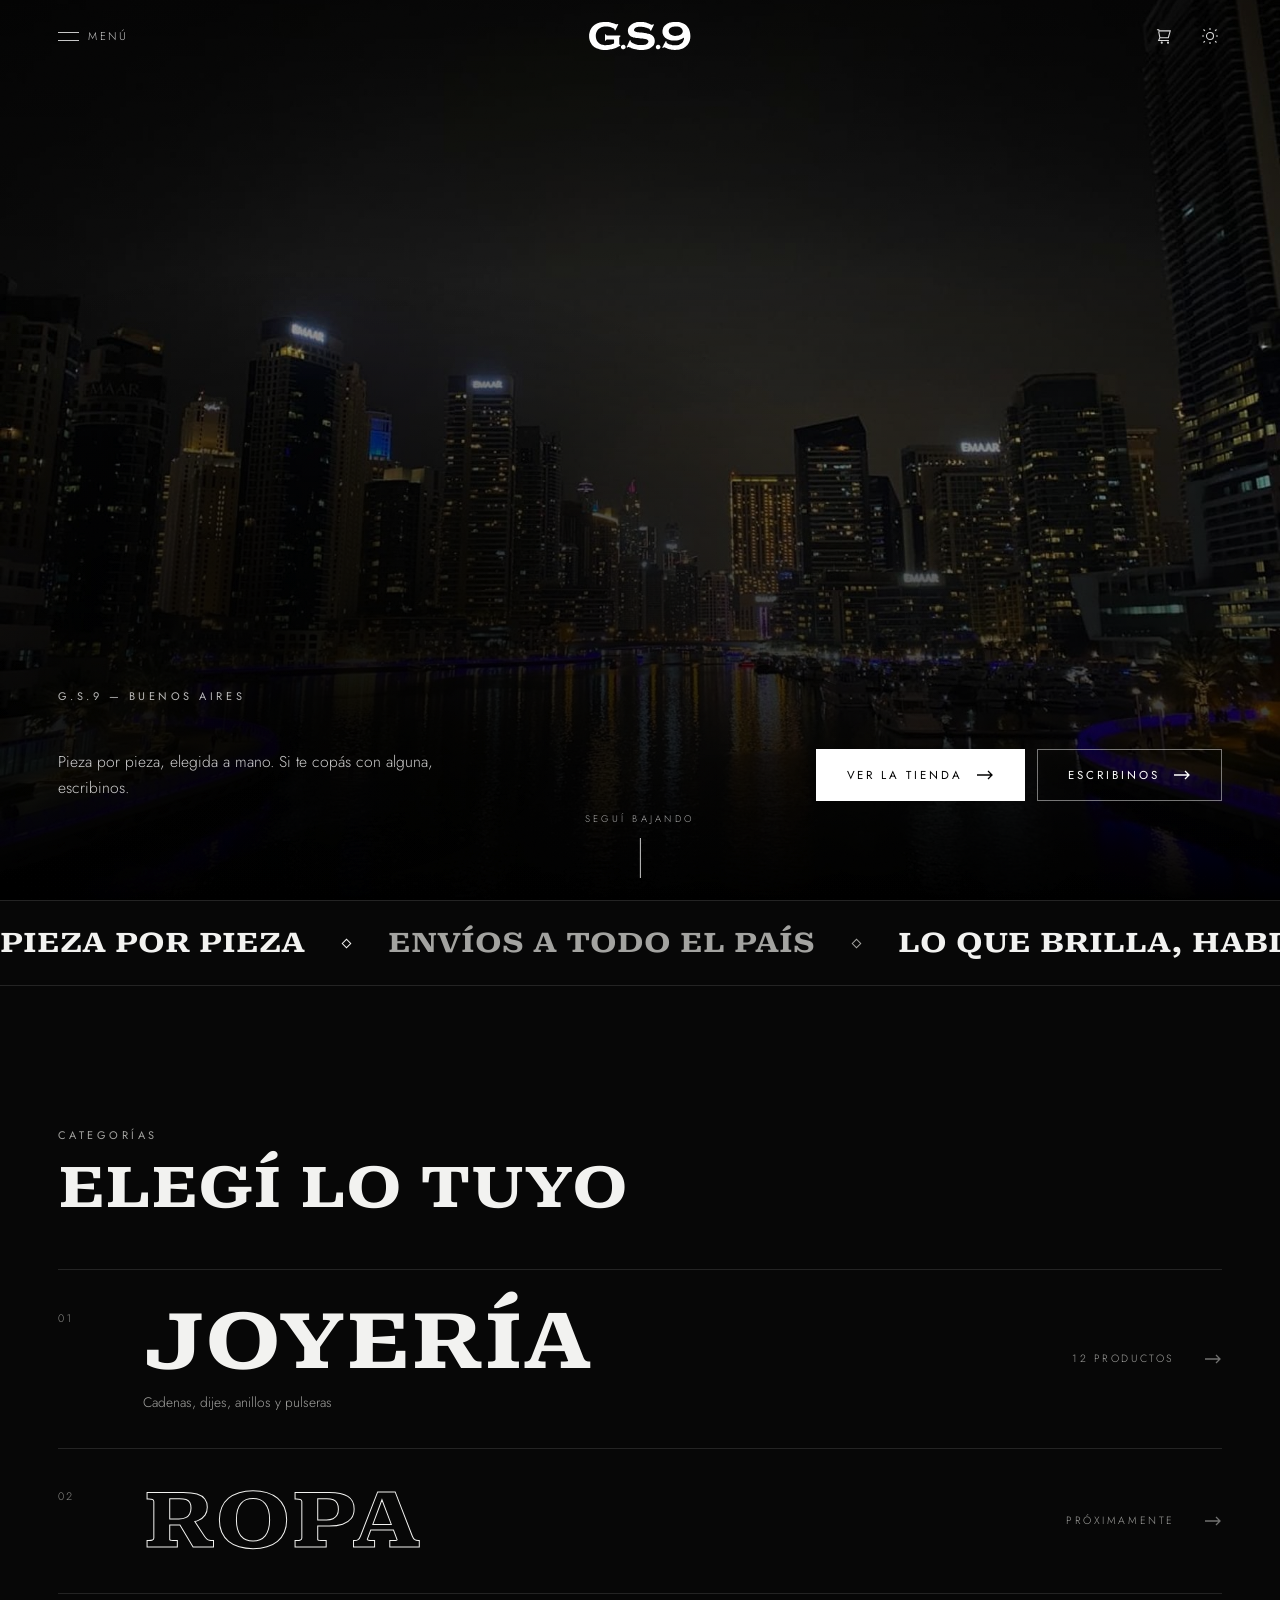
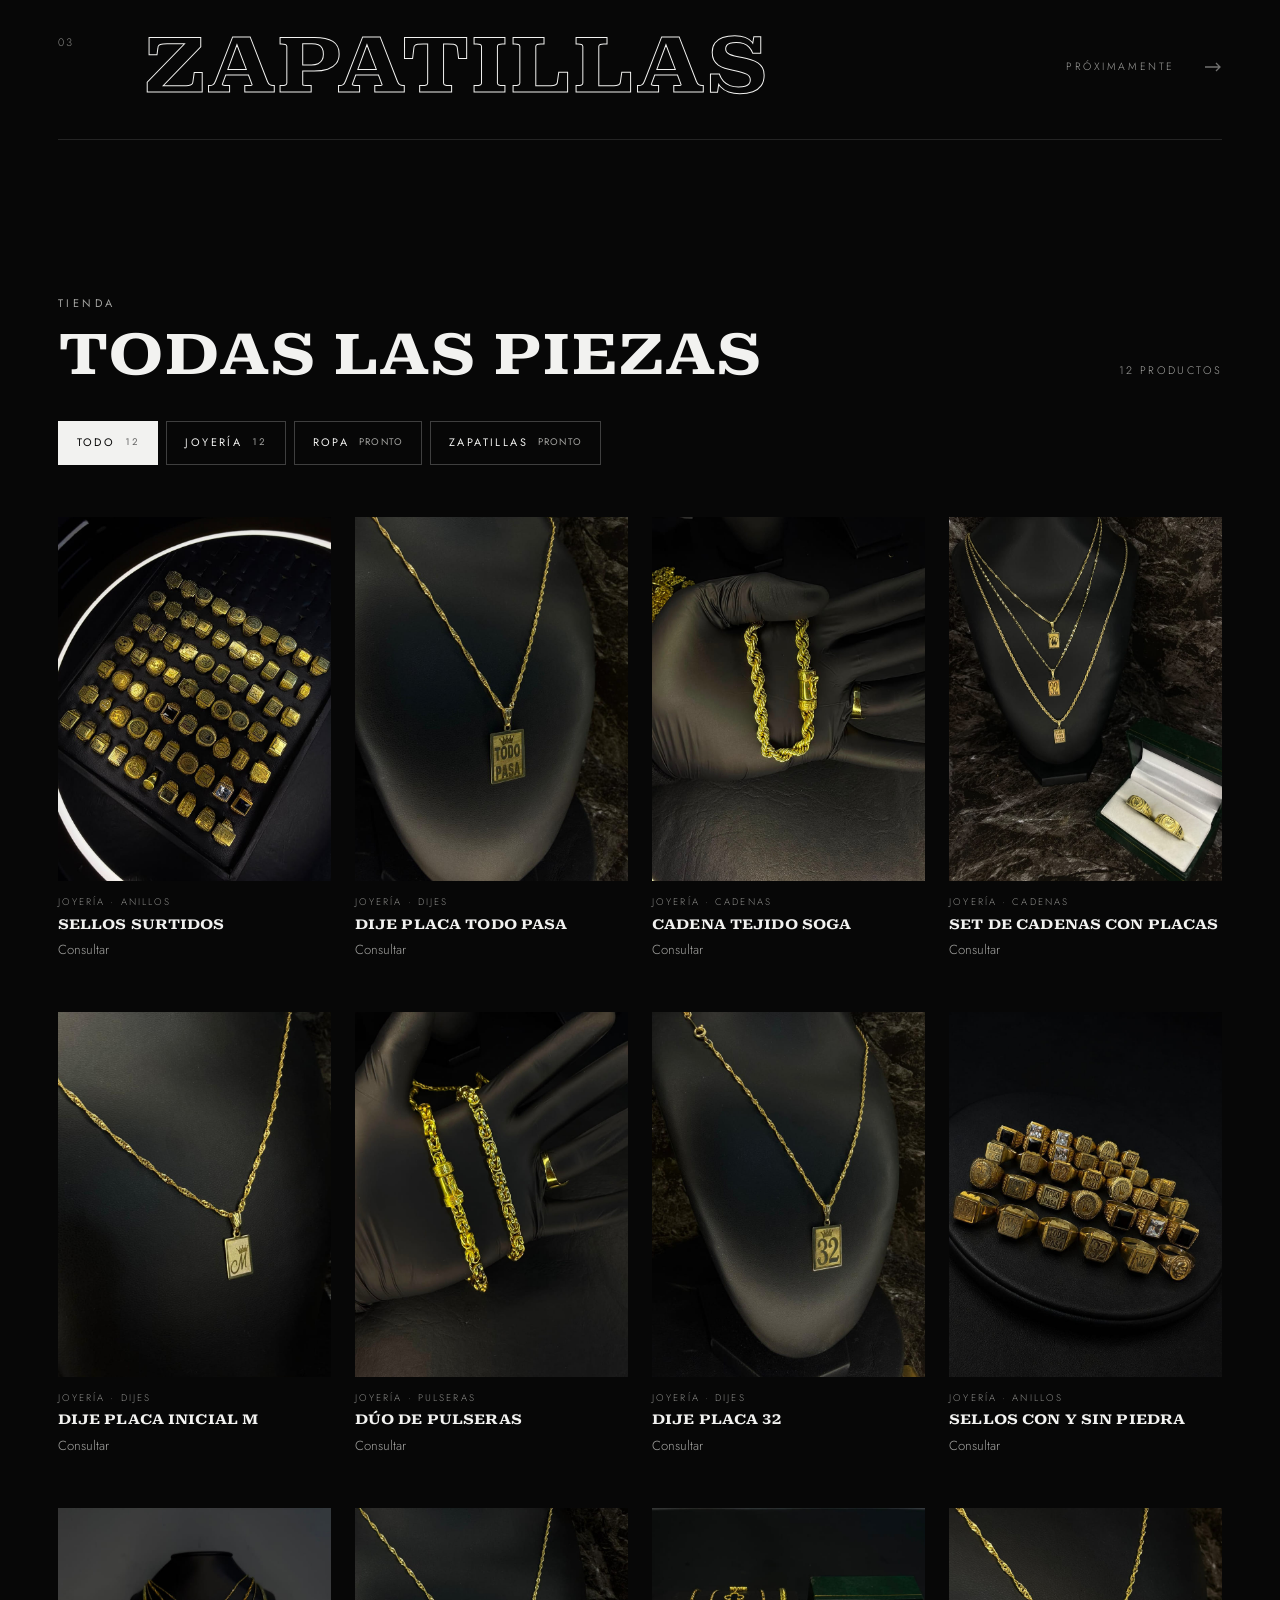
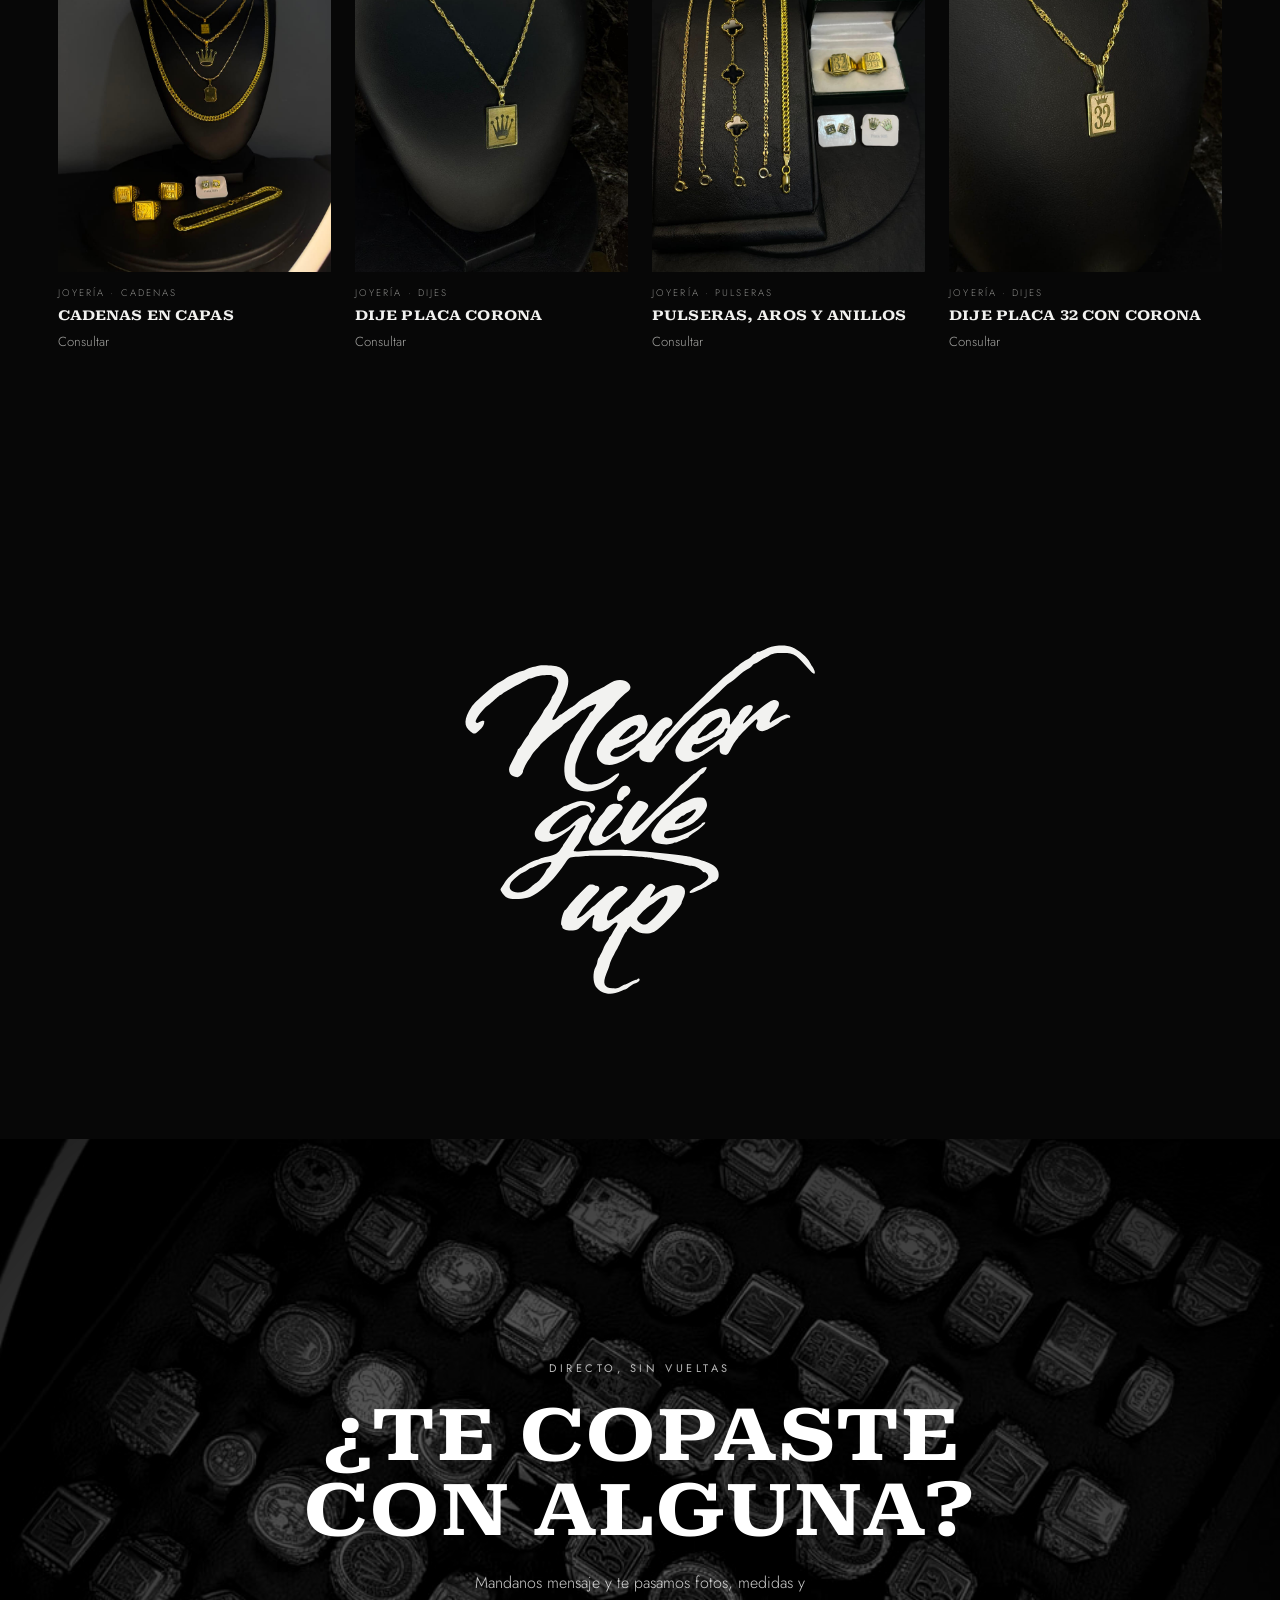
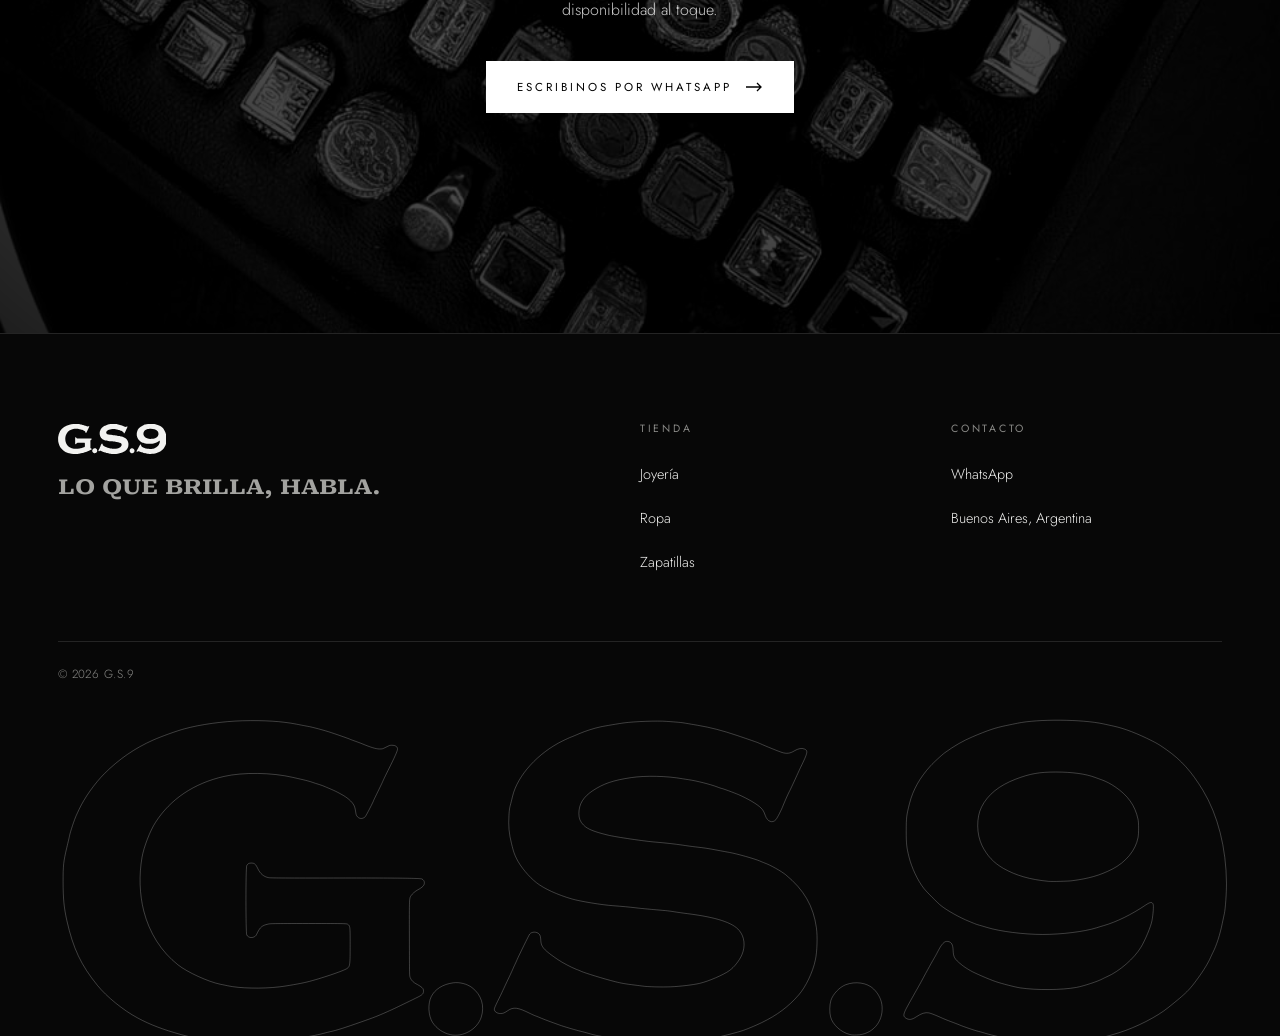
==== index.html @ b0f40a3a "Foto de portada más nítida: reinterpolada y afilada antes de servirla El archivo que mandó el usuari" ====
<!doctype html>
<html lang="es" data-tema="oscura">
<head>
<meta charset="utf-8">
<meta name="viewport" content="width=device-width, initial-scale=1, viewport-fit=cover">
<title>G.S.9 — Joyería, ropa y zapatillas</title>
<meta name="description" content="G.S.9. Joyería, ropa y zapatillas. Pieza por pieza, envíos a todo el país.">
<meta name="theme-color" content="#070707">

<meta property="og:title" content="G.S.9">
<meta property="og:description" content="Joyería, ropa y zapatillas. Pieza por pieza, envíos a todo el país.">
<meta property="og:type" content="website">
<meta property="og:image" content="img/fondos/anillos-bandeja.jpg">

<link rel="icon" href="img/logo.svg" type="image/svg+xml">
<link rel="icon" href="img/favicon-32.png" sizes="32x32">
<link rel="apple-touch-icon" href="img/icono-180.png">

<!-- Tipografías servidas desde el propio sitio: si un CDN externo
     falla, la página no se cae a Arial. -->
<link rel="preload" href="fonts/roboto-serif-ancho-700-latin.woff2" as="font" type="font/woff2" crossorigin>
<link rel="preload" href="fonts/jost-300-500-normal-latin.woff2" as="font" type="font/woff2" crossorigin>
<link rel="stylesheet" href="css/fuentes.css">
<link rel="stylesheet" href="css/tienda.css">
<noscript><style>.header__nav{display:flex!important}.menu-btn{display:none!important}</style></noscript>

<!-- Antes de pintar: la versión elegida (sin parpadeo del color
     equivocado) y el estado de entrada del hero, con un seguro que
     lo muestra a los 2,5 s aunque falle el script que lo anima. -->
<script>
(function () {
  var root = document.documentElement;
  try {
    if (localStorage.getItem("rj_tema") === "clara") {
      root.setAttribute("data-tema", "clara");
      document.querySelector('meta[name="theme-color"]').setAttribute("content", "#F6F6F4");
    }
  } catch (e) {}
  var quieto = window.matchMedia && window.matchMedia("(prefers-reduced-motion: reduce)").matches;
  if (!quieto) {
    root.classList.add("intro");
    setTimeout(function () { root.classList.add("is-ready"); }, 2500);
  }
})();
</script>
</head>
<body>

<!-- El logo G.S.9 vectorizado: una sola copia, usada con <use> en el
     header, el menú y el footer. Toma el color del texto (fill en
     CSS), así sirve sobre foto, en negro y en blanco. -->
<svg class="sprite" aria-hidden="true" focusable="false">
  <symbol id="gs9" viewBox="0 0 297 82" overflow="visible">
    <path fill-rule="evenodd" vector-effect="non-scaling-stroke" d="M44.58 81.78C44.29 81.77 43.11 81.71 41.98 81.67C38.31 81.51 34.19 80.85 30.58 79.84C25.58 78.43 22.63 77.31 19.29 75.53C15.7 73.61 11.4 70.13 9.07 67.25C4.84 62.03 2.86 57.83 1.25 50.67C0.53 47.45 0.3 45.06 0.3 40.83C0.29 36.61 0.41 35.57 1.25 32.08C1.56 30.78 1.88 29.39 1.96 29C2.15 28.04 3.23 24.81 3.69 23.83C3.9 23.4 4.21 22.72 4.39 22.33C5.75 19.41 8.39 15.68 10.83 13.25C14.5 9.57 18.6 6.74 23.25 4.68C25.35 3.75 29.18 2.37 31.25 1.81C35.28 0.7 41.16 -0.11 46.04 -0.24C51.59 -0.39 56.13 -0.1 59.79 0.62C61.03 0.87 62.32 1.11 62.67 1.17C63.7 1.33 67.02 2.22 68.71 2.79C71.17 3.62 73.09 4.3 73.54 4.5C73.77 4.6 74.37 4.82 74.88 5C75.38 5.17 76.13 5.45 76.54 5.62C78.75 6.54 80.08 6.94 80.92 6.95C81.72 6.96 81.72 6.96 82.66 6.48C83.48 6.06 83.66 6 84.07 6C85.1 6 85.63 6.38 85.56 7.08C85.52 7.54 84.79 9.15 83.18 12.38C82.54 13.66 81.94 14.9 81.85 15.13C81.76 15.36 81.19 16.55 80.59 17.77C79.99 19 79.5 20.02 79.5 20.04C79.5 20.21 77.55 24.01 77.36 24.2C76.76 24.81 75.9 24.82 75.36 24.24C75.07 23.91 75 23.71 74.87 22.77C74.67 21.31 74.18 20.56 72.63 19.37C71.91 18.83 70.03 17.8 68.79 17.28C68.29 17.07 67.55 16.75 67.15 16.58C66.75 16.4 66.04 16.14 65.57 16C65.09 15.86 64.29 15.6 63.78 15.42C63.27 15.24 62.24 14.96 61.49 14.79C60.74 14.62 59.57 14.36 58.9 14.2C53.54 12.95 46.22 12.84 41.33 13.95C33.67 15.7 27.67 19.72 23.85 25.68C22.47 27.83 20.88 31.95 20.42 34.58C19.63 39.08 19.79 44.06 20.87 48.27C22.31 53.89 25.31 58.61 29.6 62C31.99 63.89 37.28 66.31 40.42 66.95C40.99 67.06 41.8 67.23 42.21 67.32C45.23 68 50.97 68.13 55.38 67.62C57.16 67.42 60.86 66.77 62.46 66.38C65.81 65.56 71.78 63.55 72.7 62.93C73.45 62.43 73.5 62.09 73.5 56.74C73.5 52.24 73.48 52.1 72.94 51.69C72.64 51.46 72.64 51.46 62.92 51.46C53.75 51.46 53.17 51.47 52.54 51.61C51.09 51.95 50.55 52.38 49.89 53.73C49.51 54.52 49.42 54.65 49.1 54.82C48.36 55.23 47.48 55.03 47.13 54.38C46.86 53.86 46.86 37.24 47.12 36.71C47.38 36.21 47.67 36.04 48.29 36.04C49.1 36.05 49.38 36.27 49.91 37.38C50.59 38.8 51.41 39.5 52.71 39.77C53.1 39.85 56.36 39.87 67.67 39.86C85.33 39.83 91.42 39.9 91.81 40.1C92.22 40.33 92.42 40.64 92.42 41.07C92.42 41.75 92.01 42.18 90.71 42.89C90.06 43.25 89.32 43.89 89.04 44.34C88.56 45.09 88.58 44.7 88.6 55.17C88.62 64.79 88.62 64.79 88.82 65.27C89.13 66.03 89.62 66.5 90.66 67.03C91.64 67.54 92.16 68 92.18 68.4C92.24 69.42 92.07 69.6 90.18 70.51C89.33 70.93 87.93 71.61 87.08 72.02C85.2 72.94 84.45 73.29 83 73.94C80.27 75.14 79.85 75.31 76.29 76.56C72.17 78.01 70.07 78.68 68.58 79C68.15 79.09 67.25 79.32 66.58 79.5C65.92 79.68 64.62 79.96 63.71 80.13C62.79 80.29 61.48 80.53 60.79 80.67C58.67 81.08 55.3 81.51 53.04 81.67C51.89 81.75 45.49 81.83 44.58 81.78ZM148.96 81.74C146.54 81.68 145.79 81.62 142.83 81.24C142.44 81.19 141.04 80.93 139.71 80.66C138.38 80.4 136.88 80.1 136.38 80C135.87 79.91 134.97 79.68 134.38 79.5C133.78 79.32 132.88 79.08 132.38 78.96C131.13 78.67 127.88 77.71 126.96 77.37C126.55 77.22 125.51 76.84 124.67 76.54C123.82 76.23 122.74 75.82 122.27 75.62C121.81 75.41 121.15 75.15 120.82 75.03C120.48 74.91 119.85 74.63 119.41 74.41C116.23 72.82 115.15 72.68 113.69 73.68C112.82 74.27 112.46 74.41 111.88 74.41C110.94 74.42 110.25 73.93 110.25 73.26C110.25 73.12 110.59 72.33 111.07 71.36C111.52 70.45 112.13 69.2 112.41 68.58C112.7 67.96 113.39 66.48 113.96 65.29C114.52 64.1 115.03 62.99 115.09 62.83C115.15 62.67 115.33 62.26 115.5 61.92C115.67 61.57 115.95 60.97 116.11 60.58C116.45 59.76 119.11 54.36 119.27 54.16C119.79 53.5 121.09 53.49 121.68 54.14C121.97 54.45 122.06 54.8 122.11 55.78C122.2 57.44 122.87 58.19 126.5 60.68C127.62 61.44 129.9 62.65 131.12 63.12C131.54 63.27 132.12 63.51 132.42 63.65C133.39 64.09 138.38 65.62 141.04 66.28C142.61 66.68 143.74 66.87 146.12 67.16C146.9 67.26 147.77 67.37 148.04 67.41C149.22 67.6 152.93 67.69 155.25 67.6C157.53 67.51 160.96 67.1 162.61 66.72C164.88 66.19 168.63 64.58 170.22 63.45C171.4 62.62 172.75 60.9 173.39 59.43C174.32 57.25 174.07 54.87 172.72 53.24C171.06 51.23 166.91 49.88 159.58 48.95C158.32 48.79 156.77 48.57 156.12 48.46C155.48 48.35 154.49 48.22 153.92 48.17C149.03 47.74 147.83 47.63 146.38 47.46C144.69 47.26 142.75 47.08 140.46 46.91C137.73 46.72 132.21 45.81 130.12 45.22C126.47 44.18 122.9 42.55 121.03 41.07C119.02 39.48 116.9 36.92 115.95 34.95C115.31 33.62 115.21 33.33 114.64 31.08C114 28.58 113.82 26.54 113.99 23.85C114.09 22.33 114.12 22.11 114.46 20.83C114.57 20.4 114.78 19.56 114.92 18.97C116.18 13.7 121.4 7.95 127.74 4.86C128.54 4.47 129.51 4.03 129.91 3.88C130.3 3.73 131.17 3.37 131.83 3.08C133.49 2.37 135.77 1.64 137.39 1.3C138.3 1.11 142.29 0.43 143.33 0.3C146.07 -0.07 151.85 -0.27 154.21 -0.09C154.76 -0.04 155.81 0.03 156.54 0.09C157.28 0.14 158.29 0.25 158.79 0.34C159.3 0.43 160.8 0.69 162.12 0.91C165.5 1.49 168.4 2.24 172.16 3.51C176.69 5.04 177.41 5.3 178.04 5.59C179.46 6.23 182.84 7.6 183.62 7.84C184.81 8.21 185.67 8.1 186.71 7.46C187.74 6.82 188.73 6.65 189.4 6.99C190.28 7.44 190.18 7.9 188.37 11.62C188.17 12.04 187.54 13.41 186.97 14.67C186.39 15.93 185.75 17.3 185.53 17.71C185.11 18.52 184.33 20.28 183.88 21.42C183.47 22.47 182.38 24.61 182.07 24.96C181.17 25.99 179.86 25.47 179.33 23.86C179.03 22.96 178.77 22.5 178.21 21.95C177.3 21.03 174.9 19.62 172.52 18.59C171.46 18.13 168.36 17 168.16 17C168.12 17 167.62 16.83 167.06 16.62C165.26 15.94 161.83 15.08 159.83 14.79C159.31 14.72 158.58 14.6 158.21 14.54C154.27 13.83 148.83 13.71 145.17 14.25C140.56 14.94 138.12 15.76 135.38 17.57C132.95 19.17 131.83 21 131.82 23.38C131.82 24.68 132.15 25.5 133.03 26.38C134.06 27.4 135.6 28.03 139.25 28.92C141.11 29.38 148.84 30.52 151.38 30.7C153.36 30.85 156.4 31.19 158.17 31.46C159.24 31.62 160.76 31.83 161.54 31.92C163.73 32.16 164.7 32.31 167.04 32.75C168.23 32.97 169.66 33.24 170.21 33.33C172.04 33.65 176.73 34.98 177.92 35.5C178.35 35.7 178.91 35.92 179.15 36.01C180.59 36.51 183.4 38.08 184.59 39.05C189.17 42.78 191.64 47.03 192.38 52.5C192.7 54.8 192.58 58.6 192.12 60.75C191.47 63.86 189.7 67.57 187.87 69.67C185.25 72.68 182.4 74.81 178.43 76.73C176.81 77.51 174.42 78.51 173.4 78.82C170.39 79.75 166.09 80.76 163.25 81.2C159.49 81.79 155.99 81.92 148.96 81.74ZM249.62 81.78C247.17 81.71 245.27 81.57 243.86 81.34C241.7 80.98 236.79 79.88 235.62 79.5C235.08 79.32 234.23 79.08 233.75 78.97C232.81 78.74 229.92 77.77 228.81 77.29C228.43 77.13 227.46 76.76 226.65 76.46C225.84 76.16 224.89 75.78 224.53 75.61C222.98 74.9 221.52 74.33 221.04 74.24C220.13 74.07 219.15 74.38 217.92 75.21C216.72 76.02 215.98 76.11 215.16 75.56C214.44 75.08 214.53 74.52 215.64 72.5C216.63 70.72 217.87 68.49 218.28 67.79C218.46 67.47 218.88 66.72 219.2 66.12C220.51 63.67 222.19 60.64 222.54 60.08C222.65 59.92 222.89 59.46 223.09 59.08C224.34 56.59 225.02 55.86 225.94 56.03C226.85 56.2 227.19 56.81 227.25 58.33C227.32 60.02 227.62 60.53 229.32 61.9C230.12 62.54 230.31 62.66 231.67 63.48C232.56 64.01 236.48 65.72 238.08 66.26C239.56 66.77 243.2 67.7 244.35 67.87C248.54 68.49 255.01 68.43 258.69 67.75C260.59 67.39 264.24 66.19 265.42 65.53C265.62 65.42 266.09 65.19 266.46 65.03C269.66 63.63 273.4 60.39 275.15 57.49C276.23 55.69 277.68 52.21 277.95 50.75C278.26 49.09 278.41 46.97 278.25 46.55C278.01 45.9 277.48 45.96 276.27 46.79C272.81 49.14 268.89 51.06 265.62 52C265.12 52.14 264.31 52.39 263.81 52.55C260.76 53.52 254.89 54.25 250.05 54.25C245.31 54.25 239.18 53.47 235.88 52.46C235.23 52.26 234.39 52.01 234 51.91C233.61 51.81 233.03 51.61 232.71 51.48C232.39 51.35 231.76 51.09 231.32 50.91C228.98 49.97 225.68 48.12 224.17 46.91C223.3 46.22 220.46 43.36 219.77 42.48C218.24 40.54 216.67 37.22 216 34.49C215.37 31.93 215.29 31.19 215.29 27.79C215.3 24.41 215.35 23.96 216.12 20.88C216.98 17.43 218.75 14.26 221.5 11.25C222.3 10.37 224.37 8.47 225.09 7.94C227.47 6.2 229.79 4.86 232.17 3.86C236.09 2.19 238.06 1.53 240.67 1C241.74 0.78 243.08 0.5 243.62 0.39C248.86 -0.71 260.13 -0.63 265.54 0.55C266.28 0.71 267.47 0.97 268.2 1.13C270.9 1.71 274.3 3.02 278 4.9C279.5 5.66 279.81 5.86 281.67 7.15C285.4 9.76 288.05 12.72 290.94 17.48C294.74 23.72 296.89 32.23 296.95 41.17C296.96 43.68 296.68 47.72 296.41 48.96C296.32 49.37 296.07 50.51 295.87 51.48C295.26 54.41 294.44 56.96 293.52 58.79C293.29 59.25 293 59.86 292.88 60.15C292.39 61.33 291.05 63.53 289.76 65.29C287.39 68.54 286.88 69.05 282.05 72.93C279.13 75.28 274.05 77.87 269.54 79.31C263.07 81.38 258.1 82 249.62 81.78ZM99.04 79.79C97.2 79.38 95.49 78.21 94.51 76.68C93.42 74.98 93.26 71.96 94.16 70.12C95.1 68.22 97.12 66.94 99.77 66.58C101.37 66.36 103.31 66.85 104.56 67.79C106.97 69.6 107.86 72.48 106.91 75.37C105.88 78.47 102.25 80.51 99.04 79.79ZM200.92 79.76C198.64 79.18 196.54 77.28 196.01 75.29C195.7 74.14 195.73 72.19 196.08 71.08C196.57 69.5 198.24 67.71 199.8 67.09C202.33 66.1 205.35 66.55 206.99 68.16C208.28 69.43 209.03 70.99 209.14 72.67C209.4 76.65 206.59 79.78 202.67 79.88C201.77 79.91 201.42 79.88 200.92 79.76ZM257.58 40.55C261.85 39.99 264.64 39.19 267.75 37.63C271.27 35.85 273.8 32.78 274.4 29.55C274.6 28.44 274.6 25.79 274.39 24.83C273.63 21.36 271.83 18.81 268.54 16.59C267.38 15.8 266.25 15.22 265.15 14.82C264.63 14.64 263.86 14.36 263.44 14.2C261.02 13.3 257.64 12.83 253.45 12.83C249.27 12.82 246.86 13.25 243.24 14.63C238.97 16.26 236.11 18.57 234.51 21.71C233.14 24.39 233.19 28.71 234.63 31.6C235.93 34.21 237.63 36.02 240.09 37.41C243.29 39.23 246.98 40.28 251.58 40.7C252.48 40.78 256.59 40.68 257.58 40.55Z"/>
  </symbol>
</svg>

<div class="grain" aria-hidden="true"></div>

<!-- ============ HEADER ============ -->
<header class="header" id="header">
  <div class="wrap header__bar">
    <!-- Izquierda: la puerta al menú. Los links de categorías viven
         adentro del menú, no sueltos en la barra. -->
    <button class="menu-btn" id="abrirMenu" type="button" aria-controls="menu" aria-expanded="false">
      <span class="rayas" aria-hidden="true"><i></i><i></i></span>
      <span class="menu-btn__txt">Menú</span>
    </button>

    <!-- Sin JavaScript el menú no se arma: estos links quedan de
         respaldo y sólo se muestran en ese caso. -->
    <nav class="header__nav" aria-label="Secciones">
      <ul class="header__links" id="navLinks">
        <li><a href="#tienda">Tienda</a></li>
        <li><a href="#joyas">Joyería</a></li>
        <li><a href="#ropa">Ropa</a></li>
        <li><a href="#zapatillas">Zapatillas</a></li>
      </ul>
      <a href="#contacto">Contacto</a>
    </nav>

    <a class="brand" href="#inicio" aria-label="G.S.9, ir al inicio">
      <svg class="brand__mark" viewBox="0 0 297 82" aria-hidden="true"><use href="#gs9"/></svg>
    </a>

    <div class="header__actions">
      <button class="icon-btn cart-btn" id="abrirCarrito" type="button" aria-label="Ver el carrito" aria-controls="carrito" aria-expanded="false">
        <svg width="20" height="20" viewBox="0 0 24 24" fill="none" stroke="currentColor" stroke-width="1.3" aria-hidden="true">
          <path d="M3.5 4.5h2.2l.6 2.4M7 14h10.2l2.3-8.1H6.3M7 14l-1.4 3.4h12.3M7 14L5.7 6.9"/>
          <circle cx="9.3" cy="20" r="1.3" fill="currentColor" stroke="none"/>
          <circle cx="16.8" cy="20" r="1.3" fill="currentColor" stroke="none"/>
        </svg>
        <span class="cart-btn__n" id="carritoN" hidden>0</span>
      </button>
      <button class="icon-btn tema-a-clara" id="temaAClara" type="button" aria-label="Ver la versión en blanco">
        <svg width="20" height="20" viewBox="0 0 24 24" fill="none" stroke="currentColor" stroke-width="1.3" aria-hidden="true">
          <circle cx="12" cy="12" r="4.2"/>
          <path d="M12 2.5v2.4M12 19.1v2.4M4.2 4.2l1.7 1.7M18.1 18.1l1.7 1.7M2.5 12h2.4M19.1 12h2.4M4.2 19.8l1.7-1.7M18.1 5.9l1.7-1.7"/>
        </svg>
      </button>
      <button class="icon-btn tema-a-oscura" id="temaAOscura" type="button" aria-label="Ver la versión en negro">
        <svg width="20" height="20" viewBox="0 0 24 24" fill="none" stroke="currentColor" stroke-width="1.3" aria-hidden="true">
          <path d="M20.5 14.5A8.5 8.5 0 1 1 9.5 3.5a7 7 0 0 0 11 11z"/>
        </svg>
      </button>
    </div>
  </div>
  <div class="header__progress" id="progress" aria-hidden="true"></div>
</header>

<!-- ============ MENÚ ============
     Dos secciones que se abren y cierran: las colecciones y quiénes
     somos. Van con <details>, que ya trae el abrir/cerrar, el teclado
     y el anuncio al lector de pantalla sin una línea de JavaScript. -->
<dialog class="menu" id="menu" aria-label="Menú">
  <div class="menu__top">
    <button class="menu__close" id="cerrarMenu" type="button">
      <span class="rayas" aria-hidden="true"><i></i><i></i></span>
      <span>Cerrar</span>
    </button>
  </div>

  <nav class="menu__nav" aria-label="Menú principal">
    <details class="fold">
      <summary class="fold__head">
        <span class="fold__title">Colecciones</span>
        <span class="fold__sign" aria-hidden="true"></span>
      </summary>
      <!-- Los renglones se arman desde js/productos.js: agregar una
           categoría ahí la suma acá sola. El envoltorio .fold__panel es
           lo que se anima (alto y opacidad) al abrir y cerrar. -->
      <div class="fold__panel">
        <ol class="index index--menu" id="menuLinks"></ol>
      </div>
    </details>

    <details class="fold">
      <summary class="fold__head">
        <span class="fold__title">Sobre nosotros</span>
        <span class="fold__sign" aria-hidden="true"></span>
      </summary>
      <div class="fold__panel">
        <div class="fold__body">
          <p class="fold__text" data-texto="sobreNosotros">
            G.S.9 es una marca de Buenos Aires. Elegimos pieza por pieza, a mano,
            y vendemos sólo lo que nos pondríamos.
          </p>
        </div>
      </div>
    </details>
  </nav>

  <div class="menu__foot">
    <a class="menu__link" href="#contacto">Contacto</a>
  </div>
</dialog>

<!-- ============ CARRITO ============
     Junta varias piezas en un solo pedido. No cobra nada: arma un
     WhatsApp con el detalle y el total estimado, y vos confirmás el
     pago como siempre. Vive en localStorage, por eso sobrevive a
     recargar la página pero no se comparte entre dispositivos. -->
<dialog class="cart" id="carrito" aria-labelledby="carritoTitulo">
  <div class="cart__top">
    <h2 class="cart__title" id="carritoTitulo">Tu carrito</h2>
    <button class="icon-btn" id="cerrarCarrito" type="button" aria-label="Cerrar el carrito">
      <svg width="22" height="22" viewBox="0 0 24 24" fill="none" stroke="currentColor" stroke-width="1.4" aria-hidden="true"><path d="M5 5l14 14M19 5L5 19"/></svg>
    </button>
  </div>

  <div class="cart__body">
    <ol class="cart__list" id="carritoLista" hidden></ol>
    <div class="cart__empty" id="carritoVacio" hidden>
      <p>Tu carrito está vacío.</p>
      <a class="btn btn--ghost btn--arrow" href="#tienda" id="carritoVacioCta">
        Ver la tienda
        <svg class="arrow" width="17" height="10" viewBox="0 0 17 10" fill="none" stroke="currentColor" stroke-width="1.3" aria-hidden="true"><path d="M0 5h15M11 1l4 4-4 4"/></svg>
      </a>
    </div>
  </div>

  <div class="cart__foot" id="carritoFoot" hidden>
    <div class="cart__total">
      <span>Total estimado</span>
      <strong id="carritoTotal">$0</strong>
    </div>
    <p class="cart__note" id="carritoNota" hidden>Hay piezas a consultar: el total final te lo confirmamos por WhatsApp.</p>
    <a class="btn btn--block btn--arrow" id="carritoCta" data-wa href="#contacto">
      Finalizar pedido por WhatsApp
      <svg class="arrow" width="17" height="10" viewBox="0 0 17 10" fill="none" stroke="currentColor" stroke-width="1.3" aria-hidden="true"><path d="M0 5h15M11 1l4 4-4 4"/></svg>
    </a>
    <button class="cart__clear" id="vaciarCarrito" type="button">Vaciar carrito</button>
  </div>
</dialog>

<main>

<!-- ============ HERO ============ -->
<section class="hero on-photo" id="inicio">
  <!-- Una sola foto a pantalla completa. Cambiarla es cambiar el src de
       esta imagen; object-position (en el CSS) decide qué parte se ve. -->
  <figure class="hero__photo" aria-hidden="true">
    <img src="img/portada.jpg" alt="" width="1800" height="1350" fetchpriority="high">
  </figure>
  <div class="hero__veil" aria-hidden="true"></div>

  <div class="wrap hero__inner">
    <p class="eyebrow hero__fade" style="--f:0" data-texto="heroSobre">G.S.9 — Buenos Aires</p>
    <!-- Sin frase grande: el título de la página queda para lectores de
         pantalla y buscadores, no se ve. -->
    <h1 class="sr-only">G.S.9</h1>
    <div class="hero__foot">
      <p class="hero__lead hero__fade" style="--f:1" data-texto="heroBajada">
        Pieza por pieza, elegida a mano. Si te copás con alguna, escribinos.
      </p>
      <div class="hero__cta hero__fade" style="--f:2">
        <a class="btn btn--arrow" href="#tienda">
          Ver la tienda
          <svg class="arrow" width="17" height="10" viewBox="0 0 17 10" fill="none" stroke="currentColor" stroke-width="1.3" aria-hidden="true"><path d="M0 5h15M11 1l4 4-4 4"/></svg>
        </a>
        <a class="btn btn--ghost btn--arrow" data-wa href="#contacto">
          Escribinos
          <svg class="arrow" width="17" height="10" viewBox="0 0 17 10" fill="none" stroke="currentColor" stroke-width="1.3" aria-hidden="true"><path d="M0 5h15M11 1l4 4-4 4"/></svg>
        </a>
      </div>
    </div>
  </div>

  <div class="hero__scroll" aria-hidden="true">
    <span>Seguí bajando</span>
    <i></i>
  </div>
</section>

<!-- ============ CINTA ============ -->
<div class="ticker" aria-hidden="true">
  <div class="ticker__track" id="ticker"></div>
</div>

<!-- ============ CATEGORÍAS ============
     Un índice: cada categoría es un renglón grande. Al pasar el
     mouse aparece su foto, si tiene. Se arma desde js/productos.js. -->
<section class="cats" id="categorias" aria-labelledby="catsTitulo">
  <div class="wrap">
    <div class="sec-head reveal">
      <p class="eyebrow">Categorías</p>
      <h2 class="sec-title" id="catsTitulo">Elegí lo tuyo</h2>
    </div>
    <ol class="index" id="catsLista"></ol>
  </div>
</section>

<!-- ============ TIENDA ============ -->
<section class="shop" id="tienda" aria-labelledby="tiendaTitulo">
  <div class="wrap">
    <div class="shop__head">
      <div>
        <p class="eyebrow">Tienda</p>
        <h2 class="sec-title" id="tiendaTitulo" data-texto="galeriaTitulo">Todas las piezas</h2>
      </div>
      <p class="shop__count" id="shopCount" aria-live="polite"></p>
    </div>

    <div class="filters">
      <div class="chips" id="chipsCat" role="group" aria-label="Categoría"></div>
      <div class="chips chips--sub" id="chipsTipo" role="group" aria-label="Tipo" hidden></div>
    </div>

    <div class="grid" id="grid"></div>

    <div class="shop__empty" id="shopEmpty" hidden>
      <p class="eyebrow">Próximamente</p>
      <p class="shop__empty-title" id="shopEmptyTitulo"></p>
      <p class="shop__empty-text">Todavía no está en la página. Dejanos tu WhatsApp y te avisamos cuando entre.</p>
      <a class="btn btn--arrow" id="shopEmptyCta" href="#contacto">
        Avisame
        <svg class="arrow" width="17" height="10" viewBox="0 0 17 10" fill="none" stroke="currentColor" stroke-width="1.3" aria-hidden="true"><path d="M0 5h15M11 1l4 4-4 4"/></svg>
      </a>
    </div>

    <noscript>
      <p class="shop__noscript">Para ver el catálogo hace falta JavaScript. Escribinos por WhatsApp y te pasamos todo.</p>
    </noscript>
  </div>
</section>

<!-- ============ NEVER GIVE UP ============
     Va sola, igual que en la foto: el trazo a pincel y nada más.
     La franja lleva los mismos colores que la página (--ink de fondo,
     --bone de letra) y el lettering entra como máscara tomando ese
     color: blanco sobre negro en la versión negra y negro sobre
     blanco en la blanca. No hay un PNG que quede invisible al cambiar. -->
<div class="strip">
  <div class="wrap reveal">
    <p class="ngu" role="img" aria-label="Never give up"></p>
  </div>
</div>

<!-- ============ CONTACTO ============ -->
<section class="call on-photo" id="contacto">
  <div class="call__bg" data-par="0.10" aria-hidden="true">
    <img src="img/fondos/anillos-bandeja.jpg" alt="" width="960" height="1280" loading="lazy">
  </div>
  <div class="wrap reveal">
    <p class="eyebrow">Directo, sin vueltas</p>
    <h2 class="call__title" data-texto="contactoTitulo">¿Te copaste<br>con alguna?</h2>
    <p class="call__text" data-texto="contactoTexto">
      Mandanos mensaje y te pasamos fotos, medidas y disponibilidad al toque.
    </p>
    <a class="btn btn--arrow" data-wa href="#tienda">
      Escribinos por WhatsApp
      <svg class="arrow" width="17" height="10" viewBox="0 0 17 10" fill="none" stroke="currentColor" stroke-width="1.3" aria-hidden="true"><path d="M0 5h15M11 1l4 4-4 4"/></svg>
    </a>
  </div>
</section>

</main>

<!-- ============ FICHA DE PRODUCTO ============ -->
<dialog class="sheet" id="ficha" aria-labelledby="fichaNombre">
  <button class="icon-btn sheet__close" id="cerrarFicha" type="button" aria-label="Cerrar">
    <svg width="22" height="22" viewBox="0 0 24 24" fill="none" stroke="currentColor" stroke-width="1.4" aria-hidden="true"><path d="M5 5l14 14M19 5L5 19"/></svg>
  </button>
  <div class="sheet__media"><img id="fichaImg" alt="" src="data:," width="825" height="1100"></div>
  <div class="sheet__body">
    <p class="eyebrow" id="fichaCat"></p>
    <h2 class="sheet__name" id="fichaNombre"></h2>
    <p class="sheet__price" id="fichaPrecio"></p>
    <p class="sheet__text" id="fichaDetalle"></p>
    <fieldset class="sizes" id="fichaTalles" hidden>
      <legend>Talle</legend>
      <div class="sizes__list" id="fichaTallesLista"></div>
      <p class="sizes__error" id="fichaTallesError" hidden>Elegí un talle para agregarlo.</p>
    </fieldset>

    <div class="sheet__qty" id="fichaQty" hidden>
      <span class="sheet__qty-label">Cantidad</span>
      <div class="qty">
        <button class="qty__btn" id="fichaMenos" type="button" aria-label="Restar uno">−</button>
        <span class="qty__n" id="fichaCant">1</span>
        <button class="qty__btn" id="fichaMas" type="button" aria-label="Sumar uno">+</button>
      </div>
    </div>

    <a class="btn btn--block btn--arrow" id="fichaCta" href="#contacto">
      <span id="fichaCtaTexto">Agregar al carrito</span>
      <svg class="arrow" width="17" height="10" viewBox="0 0 17 10" fill="none" stroke="currentColor" stroke-width="1.3" aria-hidden="true"><path d="M0 5h15M11 1l4 4-4 4"/></svg>
    </a>
    <p class="sheet__added" id="fichaAgregado" role="status" hidden>Agregado al carrito ✓</p>
    <a class="sheet__alt" id="fichaConsultar" data-wa href="#contacto" hidden>o consultá directo por WhatsApp</a>
    <p class="sheet__note">Te respondemos con fotos, medidas y disponibilidad.</p>
  </div>
</dialog>

<!-- ============ FOOTER ============ -->
<footer class="footer">
  <div class="wrap">
    <div class="footer__grid">
      <div>
        <svg class="footer__mark" viewBox="0 0 297 82" role="img" aria-label="G.S.9"><use href="#gs9"/></svg>
        <p class="footer__quote" data-texto="footerFrase">Lo que brilla, habla.</p>
      </div>

      <div>
        <h3 class="footer__h">Tienda</h3>
        <ul class="footer__list" id="footerCats">
          <li><a href="#joyas">Joyería</a></li>
          <li><a href="#ropa">Ropa</a></li>
          <li><a href="#zapatillas">Zapatillas</a></li>
        </ul>
      </div>

      <div>
        <h3 class="footer__h">Contacto</h3>
        <ul class="footer__list" id="footerContact"></ul>
      </div>
    </div>

    <div class="footer__bottom">
      <span id="footerCopy">© GS9</span>
    </div>
  </div>
  <svg class="footer__giant" viewBox="-1 -1 299 84" aria-hidden="true"><use href="#gs9"/></svg>
</footer>

<button class="totop" id="toTop" type="button" aria-label="Volver arriba" hidden>
  <svg width="15" height="15" viewBox="0 0 24 24" fill="none" stroke="currentColor" stroke-width="1.6" aria-hidden="true"><path d="M12 19V5M5 12l7-7 7 7"/></svg>
</button>

<script src="js/config.js"></script>
<script src="js/textos.js"></script>
<script src="js/productos.js"></script>
<script src="js/sitio.js"></script>
<script src="js/catalogo.js"></script>
</body>
</html>
---- css/fuentes.css ----
/* Tipografías locales (Roboto Serif, Jost — SIL OFL 1.1, licencias en
   fonts/).

   El logo G.S.9 está dibujado en una serif ancha con remates en cuña.
   La marca en sí es el logo vectorizado (el <symbol id="gs9"> del
   HTML), así que se ve idéntica. Para los títulos hace falta una letra
   que escriba cualquier texto: Roboto Serif, recortada a su versión
   más ancha (wdth 150) y de bajo contraste (opsz 10), que es la libre
   más parecida al logo. Un solo peso (700), sólo latín básico +
   acentos, y con los contornos fusionados: la versión variable los
   tiene superpuestos y en el texto calado se veían las uniones. */

@font-face{
  font-family:'Roboto Serif';
  font-style:normal;
  font-weight:700;
  font-display:swap;
  src:url('../fonts/roboto-serif-ancho-700-latin.woff2') format('woff2');
}

@font-face{
  font-family:'Jost';
  font-style:normal;
  font-weight:300 500;
  font-display:swap;
  src:url('../fonts/jost-300-500-normal-latin-ext.woff2') format('woff2');
  unicode-range:U+0100-02BA, U+02BD-02C5, U+02C7-02CC, U+02CE-02D7, U+02DD-02FF, U+0304, U+0308, U+0329, U+1D00-1DBF, U+1E00-1E9F, U+1EF2-1EFF, U+2020, U+20A0-20AB, U+20AD-20C0, U+2113, U+2C60-2C7F, U+A720-A7FF;
}

@font-face{
  font-family:'Jost';
  font-style:normal;
  font-weight:300 500;
  font-display:swap;
  src:url('../fonts/jost-300-500-normal-latin.woff2') format('woff2');
  unicode-range:U+0000-00FF, U+0131, U+0152-0153, U+02BB-02BC, U+02C6, U+02DA, U+02DC, U+0304, U+0308, U+0329, U+2000-206F, U+20AC, U+2122, U+2191, U+2193, U+2212, U+2215, U+FEFF, U+FFFD;
}
---- css/tienda.css ----
/* ============================================================
   GS9 — HOJA DE ESTILOS
   Blanco y negro. Una sola hoja para las dos versiones: la
   oscura es la base (:root) y la clara sólo reescribe tokens
   bajo [data-tema="clara"]. Ningún componente tiene colores
   propios: si hace falta cambiar un color, es acá arriba.

   ============================================================ */

:root {
  /* Superficies */
  --ink:       #070707;
  --ink-3:     #161616;

  /* Reglas y bordes: alfa del texto, así sirven sobre cualquier fondo. */
  --line:      rgba(242,242,240,.12);
  --line-2:    rgba(242,242,240,.24);

  /* Texto. --muted y --muted-2 están medidos contra --ink y --panel:
     8.1:1 y 5.9:1, los dos por encima de AA (4.5) para texto chico. */
  --bone:      #F2F2F0;
  --muted:     #A3A3A0;
  --muted-2:   #8A8A87;

  /* El acento en blanco y negro no es un color: es el extremo de la
     escala. Precios, filtro activo y paso activo usan el blanco pleno. */
  --accent:    #FFFFFF;

  /* Bloque invertido: la franja de la frase y el botón principal. */
  --inv-bg:    #F2F2F0;
  --inv-fg:    #070707;

  /* Texto apoyado sobre fotos: blanco en las dos versiones, porque
     las fotos de ambiente son las mismas y siempre llevan velo oscuro. */
  --on-photo:  #FFFFFF;

  --maxw:      1320px;
  --hh:        72px;
  --gutter:    clamp(20px, 4.5vw, 64px);

  /* Títulos: serif ancha con remates en cuña, como el logo G.S.9
     (ver css/fuentes.css). Ocupa mucho de ancho: los tamaños de los
     títulos están calculados para que la frase más larga de cada uno
     entre en un celular de 320 px. */
  --display:   "Roboto Serif", Georgia, "Times New Roman", serif;

  --sans:      "Jost", "Helvetica Neue", Arial, sans-serif;

  --ease:      cubic-bezier(.22,.61,.36,1);
  --ease-out:  cubic-bezier(.16,1,.3,1);
  /* Menú. Más pareja que --ease-out, que hace ~80 % del recorrido en
     el primer 15 % del tiempo y se siente brusca.

     LAS TRES DURACIONES VAN ACÁ, y es lo único que hay que tocar para
     que el menú se mueva más rápido o más lento:
       --t-menu   el panel lateral y el fondo atenuado
       --t-fold   Colecciones / Sobre nosotros al abrir y cerrar
       --t-rayas  las rayitas que se doblan hasta ser X
     El JS lee --t-fold de acá, así que no hay un segundo número que
     mantener en js/catalogo.js. */
  --ease-menu: cubic-bezier(.5,0,.2,1);
  --t-menu:    1.1s;
  --t-fold:    .9s;
  --t-rayas:   .8s;

  color-scheme: dark;
}

[data-tema="clara"] {
  --ink:       #F6F6F4;
  --ink-3:     #E3E3E0;

  --line:      rgba(10,10,10,.12);
  --line-2:    rgba(10,10,10,.26);

  /* 8.4:1 y 5.3:1 sobre --ink. */
  --bone:      #0A0A0A;
  --muted:     #4F4F4D;
  --muted-2:   #62625F;

  --accent:    #000000;

  --inv-bg:    #0A0A0A;
  --inv-fg:    #F6F6F4;

  color-scheme: light;
}

/* ============================================================
   BASE
   ============================================================ */

*, *::before, *::after { box-sizing: border-box; }

/* clip y no hidden: hidden convierte a html/body en contenedores de
   scroll y rompe position:sticky y los saltos de ancla. */
html, body { overflow-x: clip; }
html { scroll-behavior: smooth; }

body {
  margin: 0;
  background: var(--ink);
  color: var(--bone);
  font-family: var(--sans);
  font-weight: 300;
  font-size: 16px;
  line-height: 1.65;
  -webkit-font-smoothing: antialiased;
  -moz-osx-font-smoothing: grayscale;
  transition: background-color .5s var(--ease), color .5s var(--ease);
}

body.no-scroll { overflow: hidden; }

img { max-width: 100%; display: block; }
a { color: inherit; text-decoration: none; }
button { font: inherit; color: inherit; }

::selection { background: var(--bone); color: var(--ink); }
:focus-visible { outline: 1.5px solid var(--accent); outline-offset: 3px; }

h1, h2, h3 {
  font-family: var(--display);
  font-weight: 700;
  text-transform: uppercase;
  letter-spacing: 0;
  line-height: 1.02;
  text-wrap: balance;
  font-variant-numeric: lining-nums;
  margin: 0;
}

/* La letra de los títulos viene sin itálica: el énfasis dentro de un
   título es tono, no inclinación. */
h1 em, h2 em, h3 em { font-style: normal; color: var(--muted); }

/* El <svg> con el logo que usan los <use>: no ocupa lugar. */
.sprite { position: absolute; width: 0; height: 0; overflow: hidden; }

/* Con el menú o una ficha abiertos, la página de atrás no se mueve. */
.bloqueado { overflow: hidden; }

/* Los saltos de ancla no quedan tapados por el header fijo. */
section[id] { scroll-margin-top: var(--hh); }

/* Títulos: color sólido heredado del bloque que los contiene (el
   texto normal, --inv-fg en la franja invertida, --on-photo sobre
   foto). Sin degradé ni sombra: la marca es blanco y negro, no
   metal. */

p { margin: 0; }

.wrap {
  width: 100%;
  max-width: var(--maxw);
  margin-inline: auto;
  padding-inline: var(--gutter);
}

.eyebrow {
  font-size: .688rem;
  font-weight: 400;
  letter-spacing: .32em;
  text-transform: uppercase;
  color: var(--muted);
}

/* ============================================================
   TEXTURA
   El grano se desplaza con background-position y no con
   transform: una capa trasladada se sale de la pantalla y en el
   celular ensancha el viewport, empujando el header fuera.
   ============================================================ */

.grain {
  position: fixed;
  inset: 0;
  z-index: 140;
  pointer-events: none;
  opacity: .05;
  mix-blend-mode: overlay;
  background-image: url("data:image/svg+xml,%3Csvg xmlns='http://www.w3.org/2000/svg' width='260' height='260'%3E%3Cfilter id='n'%3E%3CfeTurbulence type='fractalNoise' baseFrequency='.9' numOctaves='3' stitchTiles='stitch'/%3E%3C/filter%3E%3Crect width='100%25' height='100%25' filter='url(%23n)'/%3E%3C/svg%3E");
  animation: grano 7s steps(7) infinite;
}

[data-tema="clara"] .grain { opacity: .07; mix-blend-mode: multiply; }

/* En la versión blanca el velo tiene que ser bastante más fuerte: la
   foto es oscura, y con el mismo velo que en negro quedaba un gris
   medio detrás del texto chico (medido: hasta 2,9:1 de contraste contra
   los 4,5:1 mínimos). Con esto la foto queda como una huella clara. */
[data-tema="clara"] .menu { --velo-1: 91%; --velo-2: 94%; --velo-3: 96%; }

/* Mientras el menú se anima, el grano se esconde. Lo caro no es que se
   mueva sino su mix-blend-mode: recompone toda la pantalla en cada
   cuadro, y pausarlo no alcanza (medido: 30 fps pausado, 60 fps oculto).
   A 5 % de opacidad sobre fondo oscuro no se nota que falte. El JS pone
   la clase al abrir y la saca cuando termina de cerrarse. */
html.anima-menu .grain { display: none; }

@keyframes grano {
  0%, 100% { background-position: 0 0; }
  20% { background-position: -13px 9px; }
  40% { background-position: 10px -12px; }
  60% { background-position: -9px -10px; }
  80% { background-position: 12px 13px; }
}

/* ============================================================
   HEADER
   Arranca transparente sobre la foto del hero y se vuelve sólido
   al bajar. Mientras está sobre la foto, el texto es blanco en
   las dos versiones.
   ============================================================ */

.header {
  position: fixed;
  top: 0;
  left: 0;
  right: 0;
  z-index: 60;
  padding-top: env(safe-area-inset-top, 0px);
  color: var(--on-photo);
  border-bottom: 1px solid transparent;
  transition: background-color .45s var(--ease), color .45s var(--ease),
              border-color .45s var(--ease), backdrop-filter .45s var(--ease);
}

.header.is-stuck {
  color: var(--bone);
  background: color-mix(in srgb, var(--ink) 86%, transparent);
  backdrop-filter: blur(18px) saturate(120%);
  -webkit-backdrop-filter: blur(18px) saturate(120%);
  border-bottom-color: var(--line);
}

/* Tres columnas con los costados del mismo ancho: menú a la
   izquierda, logo en el medio, carrito y tema a la derecha. El logo
   cae en el centro exacto y no se corre según cuánto ocupe cada lado.

   La fila va fijada a mano (grid-area 1 / n): sin eso el acomodado
   automático manda cada cosa a su propia fila y la barra se parte. */
.header__bar {
  display: grid;
  grid-template-columns: 1fr auto 1fr;
  align-items: center;
  gap: 20px;
  height: var(--hh);
  max-width: none;
}

.header__bar .menu-btn     { grid-area: 1 / 1; justify-self: start; }
.header__bar .header__nav  { grid-area: 1 / 1; justify-self: start; }
.header__bar .brand        { grid-area: 1 / 2; justify-self: center; }
.header__bar .header__actions { grid-area: 1 / 3; justify-self: end; }

.header__progress {
  position: absolute;
  left: 0;
  bottom: -1px;
  height: 1px;
  width: 100%;
  background: currentColor;
  transform: scaleX(0);
  transform-origin: 0 50%;
  opacity: .9;
}

.brand { display: flex; align-items: center; flex-shrink: 0; min-height: 44px; }

/* El logo es el vector de la foto original, en el color del texto:
   blanco sobre la portada, y el de la versión elegida al bajar. */
.brand__mark {
  display: block;
  height: 28px;
  width: auto;
  aspect-ratio: 297 / 82;
  fill: currentColor;
}

.header__nav { display: none; align-items: center; gap: 34px; }
.header__links { display: flex; gap: 34px; list-style: none; margin: 0; padding: 0; }

.header__nav a {
  position: relative;
  font-size: .7rem;
  letter-spacing: .26em;
  text-transform: uppercase;
  opacity: .78;
  padding-block: 6px;
  transition: opacity .25s var(--ease);
}

.header__nav a::after {
  content: "";
  position: absolute;
  left: 0;
  bottom: 0;
  height: 1px;
  width: 100%;
  background: currentColor;
  transform: scaleX(0);
  transform-origin: 100% 50%;
  transition: transform .45s var(--ease-out);
}

.header__nav a:hover { opacity: 1; }
.header__nav a:hover::after { transform: scaleX(1); transform-origin: 0 50%; }

.header__actions { display: flex; align-items: center; gap: 2px; margin-right: -10px; }


.icon-btn {
  position: relative;
  width: 44px;
  height: 44px;
  display: grid;
  place-items: center;
  background: none;
  border: 0;
  border-radius: 50%;
  cursor: pointer;
  color: inherit;
  opacity: .85;
  transition: opacity .2s var(--ease), background-color .2s var(--ease);
}

.icon-btn:hover { opacity: 1; background: color-mix(in srgb, currentColor 10%, transparent); }

/* El botón del menú sólo existe donde no entran los links. */
/* Hamburguesa + la palabra "Menú". Es un botón de texto, no un
   icono suelto: se entiende sin tener que adivinar. */
.menu-btn {
  display: inline-flex;
  align-items: center;
  justify-content: center;
  gap: 9px;
  min-height: 44px;
  min-width: 44px;        /* con sólo la hamburguesa quedaba en 42 */
  padding: 0 10px;
  margin-left: -10px;
  background: none;
  border: 0;
  cursor: pointer;
  color: inherit;
  font-size: .7rem;
  letter-spacing: .26em;
  text-transform: uppercase;
  opacity: .78;
  transition: opacity .25s var(--ease);
}

.menu-btn svg { flex-shrink: 0; }
.menu-btn:active { opacity: 1; }

@media (hover: hover) {
  .menu-btn:hover { opacity: 1; }
}

/* En pantalla angosta queda sólo la hamburguesa: la palabra empujaría
   al logo fuera del centro. Se esconde a la vista pero no del lector
   de pantalla: con `display:none` el botón se quedaría sin nombre y
   se anunciaría como "botón" a secas. */
@media (max-width: 560px) {
  .menu-btn__txt {
    position: absolute;
    width: 1px;
    height: 1px;
    margin: -1px;
    overflow: hidden;
    clip-path: inset(50%);
    white-space: nowrap;
  }
  .menu-btn { gap: 0; }
}

/* Qué botón de versión se ve lo decide el tema, sin JavaScript. */
.tema-a-oscura { display: none; }
[data-tema="clara"] .tema-a-oscura { display: grid; }
[data-tema="clara"] .tema-a-clara { display: none; }

/* Carrito: el número de piezas, en el color de acento (blanco sobre
   negro, negro sobre blanco) para que se note sin depender del color
   de turno del header. */
.cart-btn { position: relative; }

.cart-btn__n {
  position: absolute;
  top: 3px;
  right: 3px;
  display: inline-flex;
  align-items: center;
  justify-content: center;
  min-width: 16px;
  height: 16px;
  padding: 0 4px;
  border-radius: 999px;
  background: var(--accent);
  color: var(--ink);
  font-family: var(--sans);
  font-size: .62rem;
  font-weight: 600;
  font-variant-numeric: tabular-nums;
}

.cart-btn__n[hidden] { display: none; }

/* ============================================================
   BOTONES
   Rectos y con relleno que se retira: en blanco y negro la
   jerarquía la da la inversión, no el color.
   ============================================================ */

.btn {
  position: relative;
  isolation: isolate;
  overflow: hidden;
  display: inline-flex;
  align-items: center;
  justify-content: center;
  gap: 14px;
  min-height: 52px;
  padding: 0 30px;
  border: 1px solid var(--bone);
  border-radius: 0;
  background: var(--bone);
  color: var(--ink);
  font-family: var(--sans);
  font-size: .72rem;
  font-weight: 400;
  letter-spacing: .26em;
  text-transform: uppercase;
  cursor: pointer;
  transition: color .45s var(--ease-out);
}

.btn::before {
  content: "";
  position: absolute;
  inset: 0;
  z-index: -1;
  background: var(--ink);
  transform: translateY(101%);
  transition: transform .5s var(--ease-out);
}

.btn--ghost { background: transparent; color: var(--bone); border-color: var(--line-2); }
.btn--ghost::before { background: var(--bone); }

/* Sobre las fotos: blanco fijo, sin importar la versión. */
.on-photo .btn { border-color: var(--on-photo); background: var(--on-photo); color: #000; }
.on-photo .btn::before { background: #000; }
.on-photo .btn--ghost { background: transparent; color: var(--on-photo); border-color: rgba(255,255,255,.45); }
.on-photo .btn--ghost::before { background: var(--on-photo); }

/* La inversión sólo con mouse: en el celular el :hover queda pegado
   después del toque y el botón siguiente aparecía ya invertido. */
@media (hover: hover) {
  .btn:hover { color: var(--bone); }
  .btn:hover::before { transform: none; }
  .btn--ghost:hover { color: var(--ink); border-color: var(--bone); }
  .on-photo .btn:hover { color: #fff; }
  .on-photo .btn--ghost:hover { color: #000; border-color: var(--on-photo); }
}

.btn:active::before { transform: none; }
.btn:active { color: var(--bone); }
.btn--ghost:active { color: var(--ink); }
.on-photo .btn:active { color: #fff; }
.on-photo .btn--ghost:active { color: #000; }

.btn--block { width: 100%; }
.btn:disabled { opacity: .4; cursor: not-allowed; }
.btn:disabled:hover, .btn:disabled:active { color: var(--ink); }
.btn:disabled:hover::before, .btn:disabled:active::before { transform: translateY(101%); }

.btn .arrow { transition: transform .35s var(--ease-out); flex-shrink: 0; }
.btn--arrow:hover .arrow { transform: translateX(6px); }

/* ============================================================
   HERO
   Muro de fotos en columnas: las fotos son verticales, así que
   varias columnas llenan una pantalla apaisada sin agrandar
   ninguna. Cada columna se desplaza a otra velocidad al bajar.
   ============================================================ */

.hero {
  position: relative;
  min-height: 100svh;
  display: grid;
  /* minmax(0, …): una palabra larga no ensancha la columna; la achica
     js/sitio.js. */
  grid-template-columns: minmax(0, 1fr);
  align-items: end;
  overflow: hidden;
  isolation: isolate;
  background: #000;
  color: var(--on-photo);
}

.hero__photo {
  position: absolute;
  inset: 0;
  z-index: -2;
  margin: 0;
  overflow: hidden;
  background: #000;
}

.hero__photo img {
  width: 100%;
  height: 100%;
  object-fit: cover;
  /* La foto es horizontal (4:3). En escritorio la pantalla es más
     ancha todavía: se recorta arriba y abajo, centrada, así entran
     los edificios de punta a punta. En celular es al revés (ver
     RESPONSIVE): se recorta a los costados y conviene correrla. */
  object-position: 50% 50%;
}

/* El velo: fuerte abajo a la izquierda, donde va el texto, y más
   liviano arriba para que el muro se lea. */
.hero__veil {
  position: absolute;
  inset: 0;
  z-index: -1;
  background:
    radial-gradient(ellipse 80% 70% at 22% 78%, rgba(0,0,0,.86), transparent 70%),
    linear-gradient(180deg, rgba(0,0,0,.55) 0%, rgba(0,0,0,.18) 30%, rgba(0,0,0,.62) 72%, #000 100%);
}

.hero__inner {
  padding-top: calc(var(--hh) + 60px);
  padding-bottom: clamp(70px, 11vh, 130px);
}

.hero .eyebrow { color: rgba(255,255,255,.72); }

/* Texto sólo para lectores de pantalla y buscadores. */
.sr-only {
  position: absolute;
  width: 1px;
  height: 1px;
  margin: -1px;
  overflow: hidden;
  clip-path: inset(50%);
  white-space: nowrap;
}

.hero__foot {
  display: flex;
  align-items: flex-end;
  justify-content: space-between;
  gap: 40px;
  flex-wrap: wrap;
  margin-top: clamp(28px, 4vw, 44px);
}

.hero__lead {
  max-width: 44ch;
  font-size: clamp(.98rem, 1.2vw, 1.08rem);
  color: rgba(255,255,255,.8);
}

.hero__cta { display: flex; gap: 12px; flex-wrap: wrap; }

/* Abajo al centro, en el aire que queda debajo de los botones: al
   costado competía con ellos. */
.hero__scroll {
  position: absolute;
  left: 50%;
  bottom: 22px;
  translate: -50% 0;
  display: flex;
  flex-direction: column;
  align-items: center;
  gap: 10px;
  font-size: .6rem;
  letter-spacing: .34em;
  text-transform: uppercase;
  color: rgba(255,255,255,.66);
}

.hero__scroll i {
  width: 1px;
  height: 40px;
  background: rgba(255,255,255,.25);
  position: relative;
  overflow: hidden;
}

.hero__scroll i::after {
  content: "";
  position: absolute;
  inset: 0;
  background: #fff;
  animation: caer 2.2s var(--ease) infinite;
}

@keyframes caer {
  0% { transform: translateY(-100%); }
  60%, 100% { transform: translateY(100%); }
}

/* Entrada del hero. La clase .intro la pone el <head> junto con un
   temporizador que agrega .is-ready a los 2,5 s pase lo que pase:
   si js/sitio.js no carga, la portada igual aparece. Sin
   JavaScript no hay .intro y todo se ve de entrada. */
.intro .hero__photo { opacity: 0; }
.intro .hero__fade { opacity: 0; transform: translateY(18px); }

.is-ready .hero__photo { opacity: 1; transition: opacity 1.8s var(--ease); }

.is-ready .hero__fade {
  opacity: 1;
  transform: none;
  transition: opacity 1s var(--ease), transform 1s var(--ease-out);
  transition-delay: calc(.75s + var(--f, 0) * 120ms);
}

/* ============================================================
   CINTA
   ============================================================ */

.ticker {
  border-block: 1px solid var(--line);
  overflow: hidden;
  padding-block: 20px;
  background: var(--ink);
}

.ticker__track {
  display: flex;
  width: max-content;
  animation: cinta 46s linear infinite;
}

.ticker:hover .ticker__track { animation-play-state: paused; }

.ticker__item {
  display: flex;
  align-items: center;
  gap: 38px;
  padding-right: 38px;
  font-family: var(--display);
  font-weight: 700;
  font-size: clamp(1.05rem, 2.1vw, 1.8rem);
  text-transform: uppercase;
  white-space: nowrap;
}

.ticker__item:nth-child(even) { color: var(--muted); }

.ticker__item::after {
  content: "";
  width: 7px;
  height: 7px;
  border: 1px solid currentColor;
  transform: rotate(45deg);
  flex-shrink: 0;
}

@keyframes cinta { to { transform: translateX(-50%); } }

/* ============================================================
   FRASE — franja invertida
   ============================================================ */

/* Mismos colores que el resto de la página: oscura con letra blanca en
   la versión negra, y clara con letra negra en la blanca. Antes iba
   a propósito al revés (--inv-bg / --inv-fg), y en la versión negra
   quedaba un bloque blanco en medio de la página. */
.strip {
  background: var(--ink);
  color: var(--bone);
  padding-block: clamp(70px, 11vw, 150px);
  text-align: center;
}

.strip .wrap { display: flex; justify-content: center; }

/* ---------- "Never give up" ----------
   El trazo va de máscara, no de imagen: el relleno es `currentColor`,
   que en esta franja es --bone. Al cambiar de versión el color se
   da vuelta solo, sin dos archivos ni un filtro encima. */

.ngu {
  width: clamp(190px, 28vw, 380px);
  aspect-ratio: 537 / 532;
  background-color: currentColor;
  -webkit-mask: url("../img/never-give-up.svg") no-repeat center / contain;
  mask: url("../img/never-give-up.svg") no-repeat center / contain;
}

/* Sin soporte de máscara quedaría un rectángulo lleno tapando la
   franja: en ese caso no se dibuja nada y queda sólo la frase. */
@supports not ((mask-image: url("#x")) or (-webkit-mask-image: url("#x"))) {
  .ngu { display: none; }
}

/* Entra como si lo estuvieran escribiendo: se descubre de izquierda a
   derecha. Va atado a .reveal, que sólo se activa con JS y sin
   movimiento reducido. */
.js .reveal .ngu { clip-path: inset(0 100% 0 0); }

.js .reveal.in .ngu {
  clip-path: inset(0 0 0 0);
  transition: clip-path 1.5s cubic-bezier(.5, 0, .2, 1) .15s;
}


/* ============================================================
   ENCABEZADO DE SECCIÓN
   ============================================================ */

.sec-head { margin-bottom: clamp(28px, 4.5vw, 52px); }

.sec-title {
  font-size: clamp(1.6rem, 4.4vw, 4rem);
  line-height: 1.04;
  margin-top: 14px;
}

/* ============================================================
   CATEGORÍAS — índice
   Cada categoría es un renglón con el nombre grande. Las que
   todavía no tienen productos van caladas (sólo el contorno):
   se ven, pero se distinguen de las que ya están a la venta.
   El mismo índice se usa en el menú del celular.
   ============================================================ */

.cats {
  position: relative;
  padding-block: clamp(80px, 11vw, 140px) clamp(40px, 6vw, 80px);
}

.index {
  list-style: none;
  margin: 0;
  padding: 0;
  border-top: 1px solid var(--line);
}

.index__row {
  position: relative;
  display: grid;
  grid-template-columns: 3.4em minmax(0, 1fr) auto auto;
  align-items: center;
  column-gap: clamp(14px, 2.4vw, 32px);
  padding-block: clamp(20px, 2.8vw, 34px);
  border-bottom: 1px solid var(--line);
}

.index__n {
  align-self: start;
  padding-top: .5em;
  font-size: .68rem;
  letter-spacing: .2em;
  color: var(--muted-2);
  font-variant-numeric: tabular-nums;
}

.index__main { min-width: 0; }

.index__name {
  display: block;
  font-family: var(--display);
  font-weight: 700;
  font-size: clamp(1.6rem, 6vw, 5.2rem);
  line-height: 1;
  text-transform: uppercase;
  overflow-wrap: anywhere;
  transition: transform .6s var(--ease-out);
}

.index__sub {
  display: block;
  margin-top: 10px;
  font-size: .86rem;
  color: var(--muted);
}

.index__meta {
  font-size: .66rem;
  letter-spacing: .24em;
  text-transform: uppercase;
  color: var(--muted);
  white-space: nowrap;
}

.index__row .arrow { opacity: .45; transition: transform .45s var(--ease-out), opacity .3s var(--ease); }

.index__row.is-soon .index__name {
  color: transparent;
  -webkit-text-stroke: 1px var(--bone);
}

@media (hover: hover) {
  .index__row:hover .index__name { transform: translateX(14px); }
  .index__row:hover .arrow { transform: translateX(6px); opacity: 1; }
}

.index__row[aria-current="true"] .index__meta { color: var(--bone); }

/* ============================================================
   TIENDA
   Filtros arriba (categoría y, si la categoría tiene dos tipos o
   más, tipo) y la grilla. En el celular los filtros se deslizan
   de costado en lugar de partirse en renglones.
   ============================================================ */

.shop { padding-block: clamp(40px, 6vw, 80px) clamp(90px, 12vw, 150px); }

.shop__head {
  display: flex;
  align-items: flex-end;
  justify-content: space-between;
  gap: 20px;
  margin-bottom: clamp(22px, 3.4vw, 36px);
}

.shop__count {
  font-size: .68rem;
  letter-spacing: .22em;
  text-transform: uppercase;
  color: var(--muted);
  white-space: nowrap;
  padding-bottom: .4em;
}

.filters {
  display: flex;
  flex-direction: column;
  gap: 10px;
  margin-bottom: clamp(26px, 3.6vw, 42px);
}

.chips {
  display: flex;
  gap: 8px;
  overflow-x: auto;
  scrollbar-width: none;
  /* que el desliz llegue al borde de la pantalla */
  margin-inline: calc(var(--gutter) * -1);
  padding-inline: var(--gutter);
  scroll-padding-inline: var(--gutter);
}

.chips::-webkit-scrollbar { display: none; }

.chip {
  flex-shrink: 0;
  display: inline-flex;
  align-items: center;
  gap: 10px;
  min-height: 44px;
  padding: 0 18px;
  border: 1px solid var(--line-2);
  background: transparent;
  color: var(--bone);
  font-size: .68rem;
  font-weight: 400;
  letter-spacing: .22em;
  text-transform: uppercase;
  cursor: pointer;
  transition: background-color .25s var(--ease), color .25s var(--ease), border-color .25s var(--ease);
}

.chip__n {
  font-size: .6rem;
  letter-spacing: .12em;
  color: var(--muted);
  font-variant-numeric: tabular-nums;
}

.chip[aria-pressed="true"] { background: var(--bone); color: var(--ink); border-color: var(--bone); }
.chip[aria-pressed="true"] .chip__n { color: inherit; opacity: .6; }

@media (hover: hover) {
  .chip:hover { border-color: var(--bone); }
}

.chips--sub .chip { min-height: 40px; border-color: transparent; color: var(--muted); padding: 0 14px; }
.chips--sub .chip[aria-pressed="true"] { background: transparent; color: var(--bone); border-color: var(--line-2); }

.grid {
  display: grid;
  grid-template-columns: repeat(2, minmax(0, 1fr));
  gap: clamp(28px, 4vw, 52px) clamp(12px, 2vw, 24px);
}

@media (min-width: 700px) { .grid { grid-template-columns: repeat(3, minmax(0, 1fr)); } }
@media (min-width: 1100px) { .grid { grid-template-columns: repeat(4, minmax(0, 1fr)); } }

.card { min-width: 0; }

.js .card { animation: entrar .8s var(--ease-out) both; animation-delay: calc(var(--i, 0) * 55ms); }

@keyframes entrar { from { opacity: 0; transform: translateY(24px); } }

.card__link { display: block; }

.card__frame {
  position: relative;
  aspect-ratio: 3 / 4;
  overflow: hidden;
  background: var(--ink-3);
}

.card__frame img {
  width: 100%;
  height: 100%;
  object-fit: cover;
  transform: scale(1.02);
  transition: transform 1.2s var(--ease-out);
}

@media (hover: hover) {
  .card__link:hover .card__frame img { transform: scale(1.08); }
  .card__link:hover .card__name { text-decoration: underline; text-underline-offset: .25em; text-decoration-thickness: 1px; }
}

.card__tag {
  position: absolute;
  top: 10px;
  left: 10px;
  padding: 5px 9px;
  background: var(--inv-bg);
  color: var(--inv-fg);
  font-size: .58rem;
  letter-spacing: .22em;
  text-transform: uppercase;
}

.card.is-out .card__frame img { filter: grayscale(1); opacity: .55; }

.card__info { padding-top: 14px; }

.card__meta {
  font-size: .6rem;
  letter-spacing: .22em;
  text-transform: uppercase;
  color: var(--muted-2);
  margin-bottom: 6px;
}

.card__name {
  font-size: clamp(.78rem, 1.05vw, .95rem);
  font-weight: 700;
  line-height: 1.25;
  letter-spacing: .01em;
  text-wrap: pretty;
}

.card__price {
  margin-top: 6px;
  font-size: .82rem;
  color: var(--muted);
}

/* Categoría sin productos todavía. */
.shop__empty {
  border: 1px solid var(--line);
  padding: clamp(40px, 7vw, 90px) clamp(22px, 5vw, 60px);
  text-align: center;
}

.shop__empty-title {
  margin: 16px 0 14px;
  font-family: var(--display);
  font-weight: 700;
  font-size: clamp(1.8rem, 6vw, 4.6rem);
  line-height: 1;
  text-transform: uppercase;
  color: transparent;
  -webkit-text-stroke: 1px var(--bone);
  overflow-wrap: anywhere;
}

.shop__empty-text { color: var(--muted); max-width: 40ch; margin: 0 auto 30px; }

.shop__noscript { color: var(--muted); }

/* ============================================================
   FICHA DE PRODUCTO
   <dialog> nativo: atrapa el foco, cierra con Esc y deja inerte la
   página de atrás. En pantalla ancha va al centro en dos columnas;
   en el celular sube desde abajo como una hoja.
   ============================================================ */

.sheet {
  width: min(980px, calc(100% - 48px));
  max-width: none;
  max-height: min(88vh, 760px);
  margin: auto;
  padding: 0;
  border: 1px solid var(--line-2);
  background: var(--ink);
  color: var(--bone);
  overflow: auto;
  overscroll-behavior: contain;
}

.sheet[open] {
  display: grid;
  grid-template-columns: minmax(0, 1fr) minmax(0, 1fr);
  animation: hoja .5s var(--ease-out);
}

.sheet::backdrop {
  background: rgba(0,0,0,.72);
  backdrop-filter: blur(6px);
  -webkit-backdrop-filter: blur(6px);
}

@keyframes hoja { from { opacity: 0; transform: translateY(24px); } }
@keyframes hoja-movil { from { transform: translateY(100%); } }

.sheet__close {
  position: absolute;
  top: 10px;
  right: 10px;
  z-index: 2;
  background: color-mix(in srgb, var(--ink) 70%, transparent);
  opacity: 1;
}

.sheet__media { background: var(--ink-3); min-height: 100%; }
.sheet__media img { width: 100%; height: 100%; object-fit: cover; aspect-ratio: 3 / 4; }

.sheet__body {
  display: flex;
  flex-direction: column;
  gap: 16px;
  padding: clamp(28px, 4vw, 48px);
  padding-top: clamp(56px, 6vw, 72px);
}

.sheet__name {
  font-size: clamp(1.35rem, 2.6vw, 2.1rem);
  line-height: 1.08;
}

.sheet__price { font-size: 1.05rem; font-weight: 400; }
.sheet__price.is-soft { color: var(--muted); font-weight: 300; }
.sheet__text { color: var(--muted); }
.sheet__text[hidden] { display: none; }
.sheet__note { font-size: .78rem; color: var(--muted-2); }
.sheet .btn { margin-top: auto; }

.sheet__qty { display: flex; align-items: center; justify-content: space-between; }
.sheet__qty[hidden] { display: none; }

.sheet__qty-label {
  font-size: .68rem;
  letter-spacing: .22em;
  text-transform: uppercase;
  color: var(--muted);
}

/* La confirmación ocupa el mismo lugar esté o no visible, para que
   agregar un producto no empuje el resto de la ficha. */
.sheet__added {
  min-height: 1.2em;
  margin: -4px 0;
  font-size: .8rem;
  font-weight: 500;
  text-align: center;
}
/* display:block, no none: así el min-height sigue reservando el
   lugar y agregar un producto no empuja el resto de la ficha. */
.sheet__added[hidden] { display: block; visibility: hidden; }

.sheet__alt {
  display: block;
  text-align: center;
  font-size: .78rem;
  color: var(--muted);
  text-decoration: underline;
  text-underline-offset: .2em;
}
.sheet__alt[hidden] { display: none; }
.sheet__alt:hover { color: var(--bone); }

.sizes { border: 0; margin: 0; padding: 0; min-width: 0; }

.sizes legend {
  padding: 0;
  margin-bottom: 10px;
  font-size: .66rem;
  letter-spacing: .24em;
  text-transform: uppercase;
  color: var(--muted);
}

.sizes__list { display: flex; flex-wrap: wrap; gap: 8px; }

.sizes__error { margin-top: 8px; font-size: .76rem; }
.sizes.is-invalid .sizes__list .size span { border-color: var(--accent); }

.size { position: relative; cursor: pointer; }
.size input { position: absolute; opacity: 0; inset: 0; margin: 0; cursor: pointer; }

.size span {
  display: grid;
  place-items: center;
  min-width: 52px;
  min-height: 44px;
  padding: 0 12px;
  border: 1px solid var(--line-2);
  font-size: .82rem;
  transition: background-color .2s var(--ease), color .2s var(--ease), border-color .2s var(--ease);
}

.size input:checked + span { background: var(--bone); color: var(--ink); border-color: var(--bone); }
.size input:focus-visible + span { outline: 1.5px solid var(--accent); outline-offset: 3px; }

/* ============================================================
   CARRITO
   Un <dialog> propio, como panel fijo a la derecha, para no pisar la
   ficha de producto (es otro flujo: juntar varias piezas en un solo
   pedido). No cobra nada: arma el WhatsApp con el detalle.
   ============================================================ */

/* El selector de +/- cantidad: lo usan tanto la ficha (tamaño normal)
   como cada renglón del carrito (chico). */
.qty {
  display: inline-flex;
  align-items: center;
  border: 1px solid var(--line-2);
}

.qty__btn {
  width: 38px;
  height: 38px;
  display: grid;
  place-items: center;
  background: none;
  border: 0;
  color: inherit;
  font-size: 1.05rem;
  line-height: 1;
  cursor: pointer;
  transition: background-color .2s var(--ease);
}

.qty__btn:hover { background: color-mix(in srgb, currentColor 10%, transparent); }

.qty__n {
  min-width: 30px;
  text-align: center;
  font-size: .88rem;
  font-variant-numeric: tabular-nums;
}

.cart {
  position: fixed;
  inset: 0 0 0 auto;
  margin: 0;
  width: min(420px, 100%);
  max-width: none;
  height: 100%;
  max-height: none;
  padding: 0;
  border: 0;
  border-left: 1px solid var(--line-2);
  background: var(--ink);
  color: var(--bone);
  overflow: hidden;
}

.cart[open] { display: flex; flex-direction: column; animation: cart-in .4s var(--ease-out); }
.cart::backdrop { background: rgba(0,0,0,.6); backdrop-filter: blur(4px); -webkit-backdrop-filter: blur(4px); }

@keyframes cart-in { from { transform: translateX(100%); } }

.cart__top {
  display: flex;
  align-items: center;
  justify-content: space-between;
  padding: 0 10px 0 var(--gutter);
  height: var(--hh);
  flex-shrink: 0;
  border-bottom: 1px solid var(--line);
}

.cart__title {
  font-family: var(--display);
  font-weight: 700;
  font-size: 1.25rem;
  text-transform: uppercase;
}

.cart__body { flex: 1 1 auto; overflow-y: auto; padding: 22px var(--gutter); }

.cart__list { list-style: none; margin: 0; padding: 0; display: flex; flex-direction: column; gap: 22px; }
.cart__list[hidden] { display: none; }

.cart__item { display: grid; grid-template-columns: 62px 1fr auto; gap: 14px; }

.cart__item-img { width: 62px; height: 82px; object-fit: cover; background: var(--ink-3); }

.cart__item-name { font-size: .86rem; font-weight: 600; line-height: 1.25; }
.cart__item-meta { font-size: .72rem; color: var(--muted); margin-top: 3px; }

.cart__item-row {
  display: flex;
  align-items: center;
  justify-content: space-between;
  gap: 10px;
  margin-top: 10px;
}

.cart__item-row .qty__btn { width: 28px; height: 28px; font-size: .9rem; }
.cart__item-row .qty__n { min-width: 22px; font-size: .78rem; }

.cart__item-price { font-size: .76rem; color: var(--muted); white-space: nowrap; }

.cart__item-quitar {
  align-self: start;
  background: none;
  border: 0;
  padding: 4px;
  color: var(--muted);
  cursor: pointer;
}
.cart__item-quitar:hover { color: var(--bone); }

.cart__empty {
  height: 100%;
  display: flex;
  flex-direction: column;
  align-items: center;
  justify-content: center;
  gap: 18px;
  color: var(--muted);
  text-align: center;
}
.cart__empty[hidden] { display: none; }

.cart__foot {
  flex-shrink: 0;
  display: flex;
  flex-direction: column;
  gap: 12px;
  padding: 18px var(--gutter) calc(18px + env(safe-area-inset-bottom, 0px));
  border-top: 1px solid var(--line);
}
.cart__foot[hidden] { display: none; }

.cart__total { display: flex; align-items: baseline; justify-content: space-between; font-size: .88rem; }
.cart__total strong { font-family: var(--display); font-weight: 700; font-size: 1.3rem; }

.cart__note { font-size: .72rem; color: var(--muted-2); }

.cart__clear {
  align-self: center;
  background: none;
  border: 0;
  padding: 6px;
  color: var(--muted);
  font-size: .68rem;
  letter-spacing: .14em;
  text-transform: uppercase;
  cursor: pointer;
}
.cart__clear:hover { color: var(--bone); }

/* ============================================================
   MENÚ (celular)
   ============================================================ */

/* Panel pegado a la izquierda, no pantalla completa: la página sigue
   a la vista detrás, atenuada. */
.menu {
  position: fixed;
  inset: 0 auto 0 0;
  width: min(420px, 88vw);
  height: 100%;
  max-width: none;
  max-height: none;
  margin: 0;
  /* Margen propio, no el de la página: --gutter está pensado para el
     ancho completo y en un panel de 420 px se come un tercio. */
  padding: env(safe-area-inset-top, 0px) 26px calc(24px + env(safe-area-inset-bottom, 0px));
  border: 0;
  color: var(--bone);
  overflow-y: auto;

  /* Foto de fondo con un velo del color del tema encima (--ink). En la
     versión negra la foto queda oscura y en la blanca queda como una
     huella clara: el texto se lee en las dos sin un caso aparte, y no
     hay que "invertir" nada al cambiar de versión. El velo es más fuerte
     abajo, donde está Contacto, y más suave arriba. */
  --velo-1: 74%;   /* arriba */
  --velo-2: 85%;   /* medio */
  --velo-3: 93%;   /* abajo */
  background-color: var(--ink);
  background-image:
    linear-gradient(to bottom,
      color-mix(in srgb, var(--ink) var(--velo-1), transparent) 0%,
      color-mix(in srgb, var(--ink) var(--velo-2), transparent) 55%,
      color-mix(in srgb, var(--ink) var(--velo-3), transparent) 100%),
    url("../img/menu-fondo.jpg");
  background-size: cover;
  background-position: center;
  background-repeat: no-repeat;

  /* Entra y sale deslizándose. `allow-discrete` es lo que deja animar
     display y overlay: sin eso el panel aparecería de golpe al abrir
     y desaparecería de golpe al cerrar. */
  translate: -100% 0;
  transition: translate var(--t-menu) var(--ease-menu),
              overlay var(--t-menu) var(--ease-menu) allow-discrete,
              display var(--t-menu) var(--ease-menu) allow-discrete;
}

.menu[open] { display: flex; flex-direction: column; translate: 0 0; }

/* De dónde arranca la primera vez que se muestra. */
@starting-style { .menu[open] { translate: -100% 0; } }

/* Sin backdrop-filter, a propósito. Desenfocar la página que queda
   detrás obliga a recalcular el blur en CADA cuadro mientras el panel
   se mueve; medido, bajaba el movimiento a ~10 cuadros por segundo, y
   un movimiento a saltos se siente "demasiado rápido" por más que dure
   un segundo. Se reemplaza por una atenuación más oscura, que no cuesta
   nada de dibujar. */
.menu::backdrop {
  background: color-mix(in srgb, var(--ink) 72%, transparent);
  opacity: 0;
  transition: opacity var(--t-menu) var(--ease-menu),
              overlay var(--t-menu) var(--ease-menu) allow-discrete,
              display var(--t-menu) var(--ease-menu) allow-discrete;
}

.menu[open]::backdrop { opacity: 1; }
@starting-style { .menu[open]::backdrop { opacity: 0; } }

/* ---------- Las rayitas que se doblan hasta ser una X ----------
   Dos barras de verdad, no un icono: una transición puede moverlas y
   girarlas, a un <path> de un SVG no. */

.rayas {
  position: relative;
  width: 21px;
  height: 15px;
  flex-shrink: 0;
}

.rayas i {
  position: absolute;
  left: 0;
  right: 0;
  height: 1.4px;
  background: currentColor;
  transition: top var(--t-rayas) var(--ease-menu), transform var(--t-rayas) var(--ease-menu) .15s;
}

.rayas i:nth-child(1) { top: 3px; }
.rayas i:nth-child(2) { top: 11px; }

/* Primero se juntan en el medio, después giran: por eso el giro sale
   con un retraso y al revés al cerrar. */
.is-x .rayas i { top: 7px; transition-delay: 0s, .15s; }
.is-x .rayas i:nth-child(1) { transform: rotate(45deg); }
.is-x .rayas i:nth-child(2) { transform: rotate(-45deg); }

/* Arriba, a la izquierda, "Cerrar": en el mismo lugar donde estaba
   "Menú" en la barra, así el ojo no tiene que buscarlo. */
.menu__top {
  display: flex;
  justify-content: flex-start;
  align-items: center;
  height: var(--hh);
  flex-shrink: 0;
}

.menu__close {
  display: inline-flex;
  align-items: center;
  justify-content: center;
  gap: 9px;
  min-height: 44px;
  min-width: 44px;
  padding: 0 10px;
  margin-left: -10px;
  background: none;
  border: 0;
  cursor: pointer;
  color: inherit;
  font-size: .7rem;
  letter-spacing: .26em;
  text-transform: uppercase;
  opacity: .78;
  transition: opacity .25s var(--ease);
}

.menu__close svg { flex-shrink: 0; }
.menu__close:active { opacity: 1; }
@media (hover: hover) { .menu__close:hover { opacity: 1; } }

/* ---------- Secciones que se abren ---------- */

.menu__nav { flex-shrink: 0; }

.fold { border-bottom: 1px solid var(--line); }
.fold:first-of-type { border-top: 1px solid var(--line); }

.fold__head {
  display: flex;
  align-items: center;
  justify-content: space-between;
  gap: 14px;
  min-height: 64px;
  padding-block: 10px;
  cursor: pointer;
  list-style: none;          /* saca el triangulito de Firefox */
}

.fold__head::-webkit-details-marker { display: none; }
.fold__head:focus-visible { outline: 2px solid currentColor; outline-offset: -4px; }

.fold__title {
  font-family: var(--display);
  /* El panel mide min(420px, 88vw): en celular el título tiene que
     achicarse con él o "Sobre nosotros" se parte en dos renglones. */
  font-size: clamp(.95rem, 4.9vw, 1.35rem);
  text-transform: uppercase;
  letter-spacing: .02em;
  line-height: 1.15;
}

/* El signo se dibuja con dos barras: la vertical se achata al abrir y
   el "+" pasa a "−" sin cambiar de icono. */
.fold__sign {
  position: relative;
  width: 16px;
  height: 16px;
  flex-shrink: 0;
}

.fold__sign::before,
.fold__sign::after {
  content: "";
  position: absolute;
  inset: 50% 0 auto 0;
  height: 1px;
  background: currentColor;
}

.fold__sign::after {
  transition: transform var(--t-fold) var(--ease-menu);
  transform: rotate(90deg);
}

/* Va con la clase y no con [open]: al cerrar, el atributo se saca
   recién cuando termina de plegarse, y el signo cambiaría tarde. */
.fold.is-open .fold__sign::after { transform: rotate(0deg); }

/* Lo que se anima por JS (alto y opacidad). overflow:hidden es lo que
   hace que el contenido se "corte" mientras el alto crece o baja. */
.fold__panel { overflow: hidden; }

.fold__body { padding-bottom: 22px; }

.fold__text {
  max-width: 46ch;
  color: var(--muted);
  line-height: 1.6;
}

.index--menu { margin-top: 12px; }

/* El panel es angosto en todos los anchos de pantalla, así que el
   apilado va siempre: nombre arriba y "12 productos" / "Próximamente"
   debajo. El apilado general (.index__row) sólo se activa por debajo
   de 680 px de PANTALLA, y en escritorio el panel quedaba con el nombre
   compitiendo por el ancho con la leyenda: "JOYERÍA" se partía en
   "JOYERÍ / A". */
.index--menu .index__row { grid-template-columns: 2.4em minmax(0, 1fr); row-gap: 8px; padding-block: 18px; }
.index--menu .index__meta { grid-column: 2; }
.index--menu .index__name { font-size: clamp(1.15rem, 6vw, 1.8rem); }
.index--menu .index__sub, .index--menu .arrow { display: none; }

/* Pantalla baja: los renglones se juntan un poco para que, con
   "Colecciones" abierta, entren sin tener que scrollear el panel. Va
   DESPUÉS de la regla base: antes estaba arriba y nunca ganaba. */
@media (max-height: 720px) {
  .index--menu .index__row { padding-block: 11px; }
}

/* Abajo, sólo Contacto: un link chico, no un botón que compita con
   las secciones de arriba. */
.menu__foot {
  margin-top: auto;
  padding-top: 24px;
  padding-bottom: 8px;
  flex-shrink: 0;
}

.menu__link {
  display: inline-flex;
  align-items: center;
  min-height: 44px;
  font-size: .8rem;
  letter-spacing: .1em;
  color: var(--bone);
  opacity: .8;
  transition: opacity .2s var(--ease);
}

.menu__link:active { opacity: 1; }
@media (hover: hover) { .menu__link:hover { opacity: 1; } }


/* ============================================================
   LLAMADO A WHATSAPP
   ============================================================ */

.call {
  position: relative;
  isolation: isolate;
  overflow: hidden;
  color: var(--on-photo);
  background: #000;
  text-align: center;
}

.call__bg { position: absolute; inset: 0; z-index: -2; overflow: hidden; }
.call__bg img { width: 100%; height: 128%; object-fit: cover; object-position: center 55%; }

.call::after {
  content: "";
  position: absolute;
  inset: 0;
  z-index: -1;
  background: radial-gradient(ellipse 70% 80% at 50% 50%, rgba(0,0,0,.55), rgba(0,0,0,.9));
}

.call .wrap { padding-block: clamp(110px, 18vw, 220px); }
.call .eyebrow { color: rgba(255,255,255,.72); }

.call__title {
  font-size: clamp(1.75rem, 5.6vw, 5.2rem);
  line-height: 1.04;
  margin: 22px auto 22px;
  max-width: 11em;
}

.call__text { color: rgba(255,255,255,.8); max-width: 44ch; margin: 0 auto 38px; }

/* ============================================================
   FOOTER
   ============================================================ */

.footer {
  position: relative;
  overflow: hidden;
  border-top: 1px solid var(--line);
  padding-top: clamp(56px, 7vw, 90px);
}

.footer__grid {
  display: grid;
  grid-template-columns: 2fr 1fr 1fr;
  gap: 40px;
  margin-bottom: 56px;
}

.footer__mark { display: block; height: 30px; width: auto; aspect-ratio: 297 / 82; fill: var(--bone); }

.footer__quote {
  font-family: var(--display);
  font-weight: 700;
  font-size: clamp(1.05rem, 1.6vw, 1.35rem);
  text-transform: uppercase;
  color: var(--muted);
  margin-top: 22px;
  max-width: 16em;
  line-height: 1.1;
}

.footer__h {
  font-family: var(--sans);
  font-size: .66rem;
  font-weight: 400;
  letter-spacing: .26em;
  text-transform: uppercase;
  color: var(--muted-2);
  margin-bottom: 18px;
}

.footer__list { list-style: none; padding: 0; margin: 0; display: flex; flex-direction: column; }
.footer__list a, .footer__list li { font-size: .9rem; color: var(--bone); }

/* El renglón de texto mide 20 px: con el dedo se falla. El área
   tocable se lleva a 44 px sin separar visualmente la lista, y como
   es `inline-flex` no se estira a lo ancho de la columna. */
.footer__list a {
  display: inline-flex;
  align-items: center;
  min-height: 44px;
  /* Palabras cortas ("Ropa") no llegan a 44 px de ancho: se agranda el
     área con padding y se compensa con margen, así la columna sigue
     alineada al borde. */
  padding-inline: 9px;
  margin-inline: -9px;
  transition: opacity .2s var(--ease);
}

/* Los renglones sin link llevan el mismo alto para que las dos
   columnas del footer queden renglón contra renglón. */
.footer__list li { display: flex; align-items: center; min-height: 44px; }

@media (hover: hover) {
  .footer__list a:hover { opacity: .6; }
}
.footer__list a:active { opacity: .6; }

.footer__bottom {
  border-top: 1px solid var(--line);
  padding-block: 22px;
  padding-right: 64px;
  display: flex;
  justify-content: space-between;
  gap: 14px;
  flex-wrap: wrap;
  color: var(--muted-2);
  font-size: .74rem;
  letter-spacing: .04em;
}

/* El logo de la foto, calado, de punta a punta. El trazo no escala
   (vector-effect en el <symbol>): queda en 1 px a cualquier ancho. */
.footer__giant {
  display: block;
  width: calc(100% - var(--gutter) * 2);
  max-width: 1500px;
  height: auto;
  margin: 10px auto -.5%;
  overflow: visible;
  fill: transparent;
  stroke: var(--line-2);
  stroke-width: 1px;
  user-select: none;
  pointer-events: none;
}

/* ============================================================
   VOLVER ARRIBA
   ============================================================ */

.totop {
  position: fixed;
  right: 18px;
  bottom: calc(18px + env(safe-area-inset-bottom, 0px));
  z-index: 55;
  width: 46px;
  height: 46px;
  border-radius: 50%;
  border: 1px solid var(--line-2);
  background: color-mix(in srgb, var(--ink) 90%, transparent);
  color: var(--bone);
  cursor: pointer;
  display: grid;
  place-items: center;
  backdrop-filter: blur(8px);
  /* Oculto no sólo se ve transparente: deja de recibir toques. Si no,
     queda un botón invisible en la esquina que se come los dedos. */
  opacity: 0;
  visibility: hidden;
  pointer-events: none;
  transform: translateY(12px);
  transition: opacity .35s var(--ease), transform .35s var(--ease-out), visibility 0s linear .35s,
              background-color .25s var(--ease), color .25s var(--ease);
}

.totop.show {
  opacity: 1;
  visibility: visible;
  pointer-events: auto;
  transform: none;
  transition-delay: 0s;
}
.totop:hover { background: var(--bone); color: var(--ink); }

/* ============================================================
   APARICIONES
   ============================================================ */

.js .reveal { opacity: 0; transform: translateY(34px); }

.js .reveal.in {
  opacity: 1;
  transform: none;
  transition: opacity 1s var(--ease-out), transform 1s var(--ease-out);
}

/* ============================================================
   RESPONSIVE
   ============================================================ */

/* Cinco links no entran al lado del logo: pasan al menú. */
@media (max-width: 960px) {
}

@media (max-width: 680px) {
  :root { --hh: 64px; }
  .index__row { grid-template-columns: 2.4em minmax(0, 1fr); row-gap: 8px; }
  .index__row .index__meta { grid-column: 2; }
  .index__row .arrow { display: none; }
  .index__row.is-soon .index__name { -webkit-text-stroke-width: .8px; }
  .shop__head { flex-direction: column; align-items: flex-start; gap: 8px; }
  .shop__count { padding-bottom: 0; }

  /* La ficha sube desde abajo, de ancho completo. */
  .sheet {
    width: 100%;
    max-height: 92svh;
    margin: auto 0 0;
    border-width: 1px 0 0;
  }
  .sheet[open] { grid-template-columns: 1fr; animation-name: hoja-movil; }
  .sheet__media img { aspect-ratio: 4 / 5; max-height: 54svh; }
  .sheet__body { padding: 24px var(--gutter) calc(24px + env(safe-area-inset-bottom, 0px)); }

  /* En vertical la pantalla es angosta contra el ancho de la foto:
     se recorta a los costados y queda centrada, sin correr. */
  .hero__photo img { object-position: 50% 50%; }
  .hero__veil {
    background: linear-gradient(180deg, rgba(0,0,0,.5) 0%, rgba(0,0,0,.3) 26%, rgba(0,0,0,.78) 62%, #000 100%);
  }
  .hero__scroll { display: none; }
  .hero__cta { width: 100%; }
  .hero__cta .btn { flex: 1 1 100%; }
  .brand__mark { height: 22px; }
  .footer__grid { grid-template-columns: 1fr 1fr; }
  .footer__grid > :first-child { grid-column: 1 / -1; }
}

/* ============================================================
   MOVIMIENTO REDUCIDO
   Todo quieto y legible: sin entradas, sin cinta y sin fondos que
   se desplazan.
   ============================================================ */

@media (prefers-reduced-motion: reduce) {
  html { scroll-behavior: auto; }

  *, *::before, *::after {
    animation-duration: .01ms !important;
    animation-iteration-count: 1 !important;
    transition-duration: .01ms !important;
  }

  .grain { display: none; }
  .js .card { animation: none; }
  .hero__photo, .hero__fade { opacity: 1 !important; transform: none !important; }
  .hero__photo img { transform: none; }
  .ticker__track { animation: none; }
}
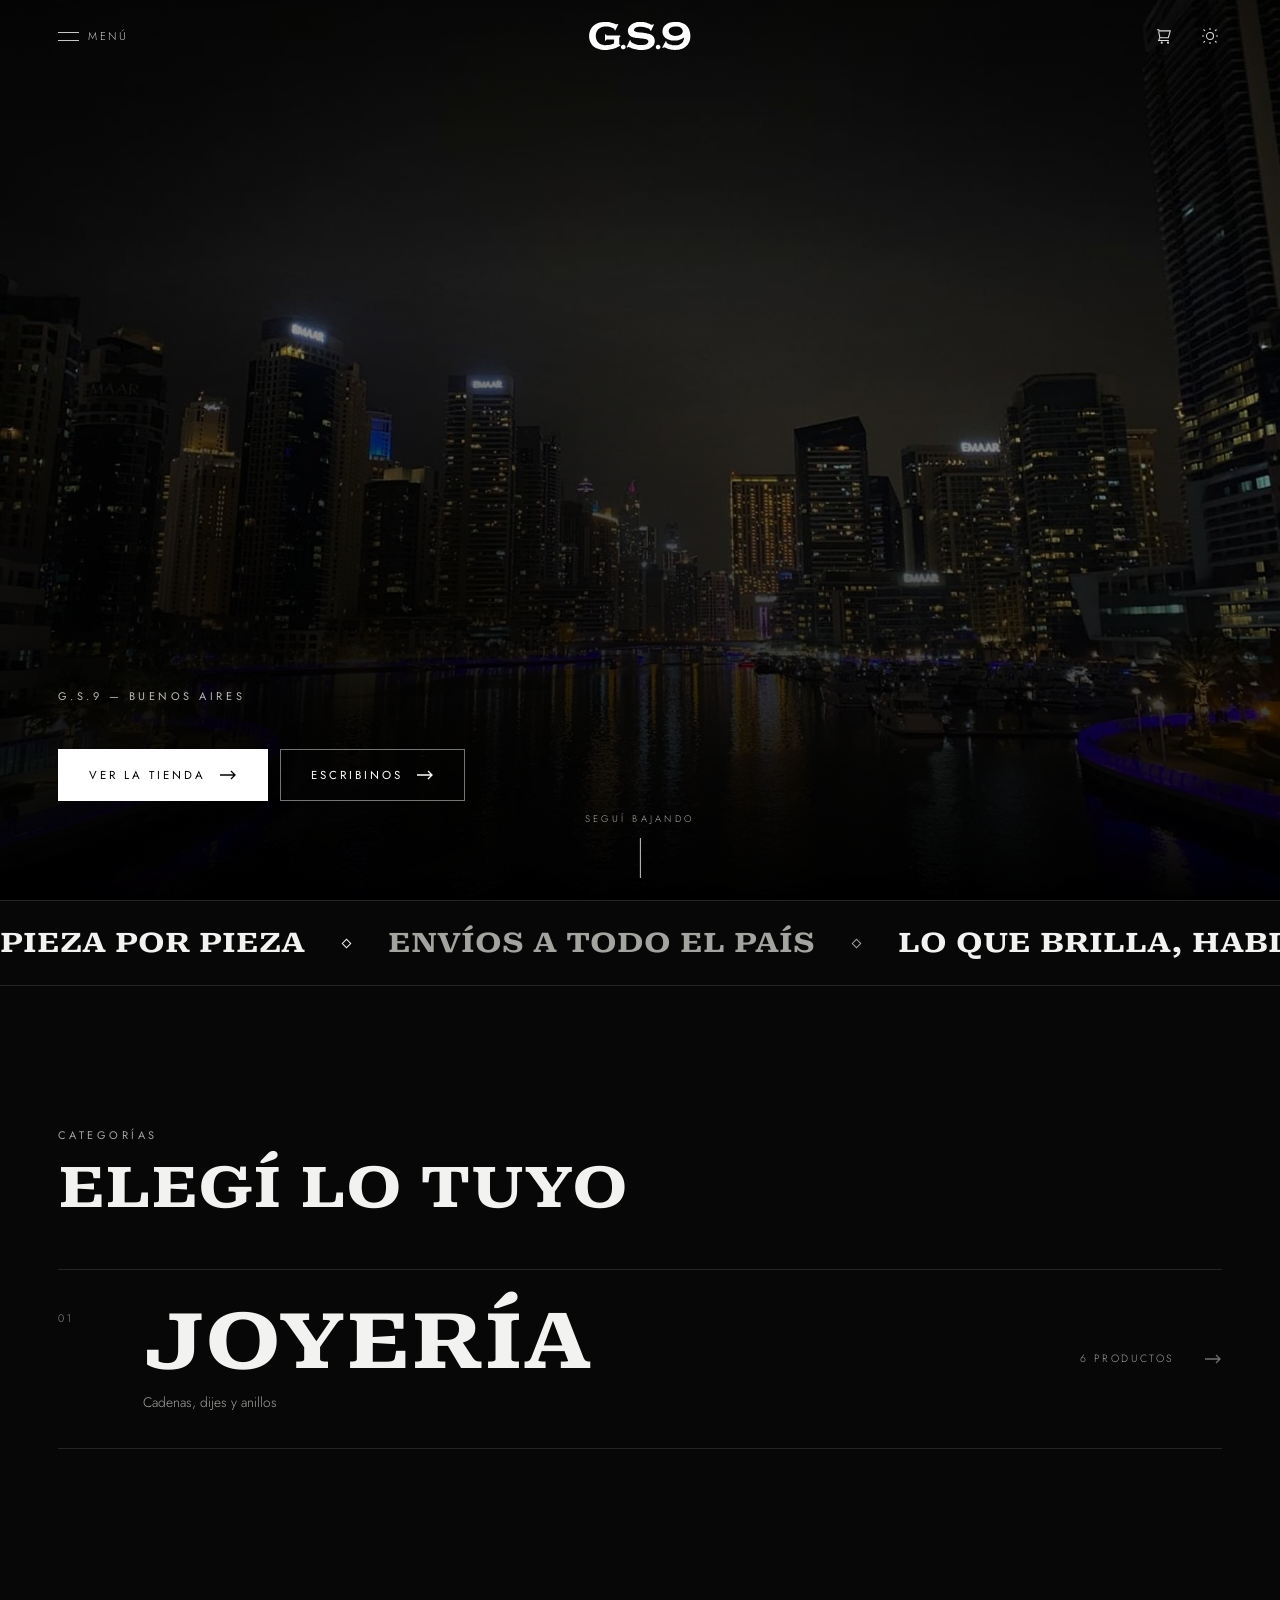
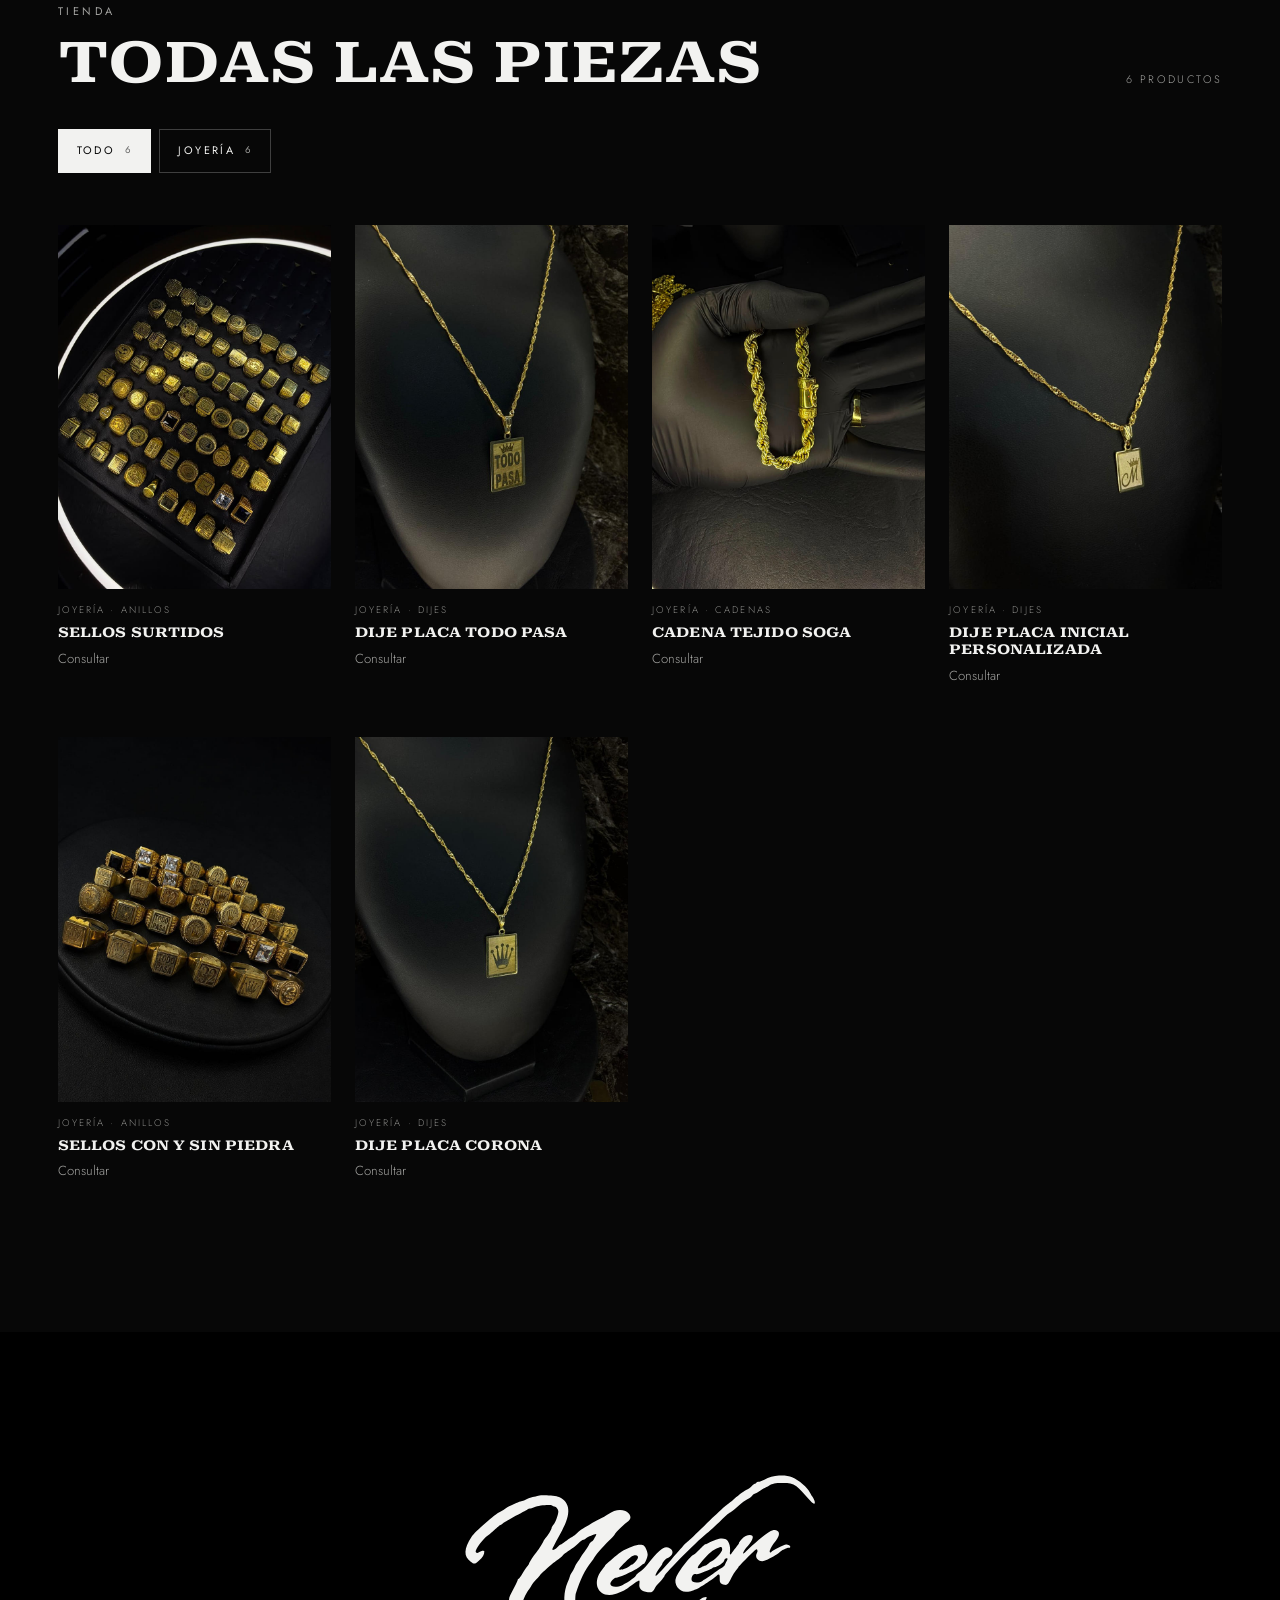
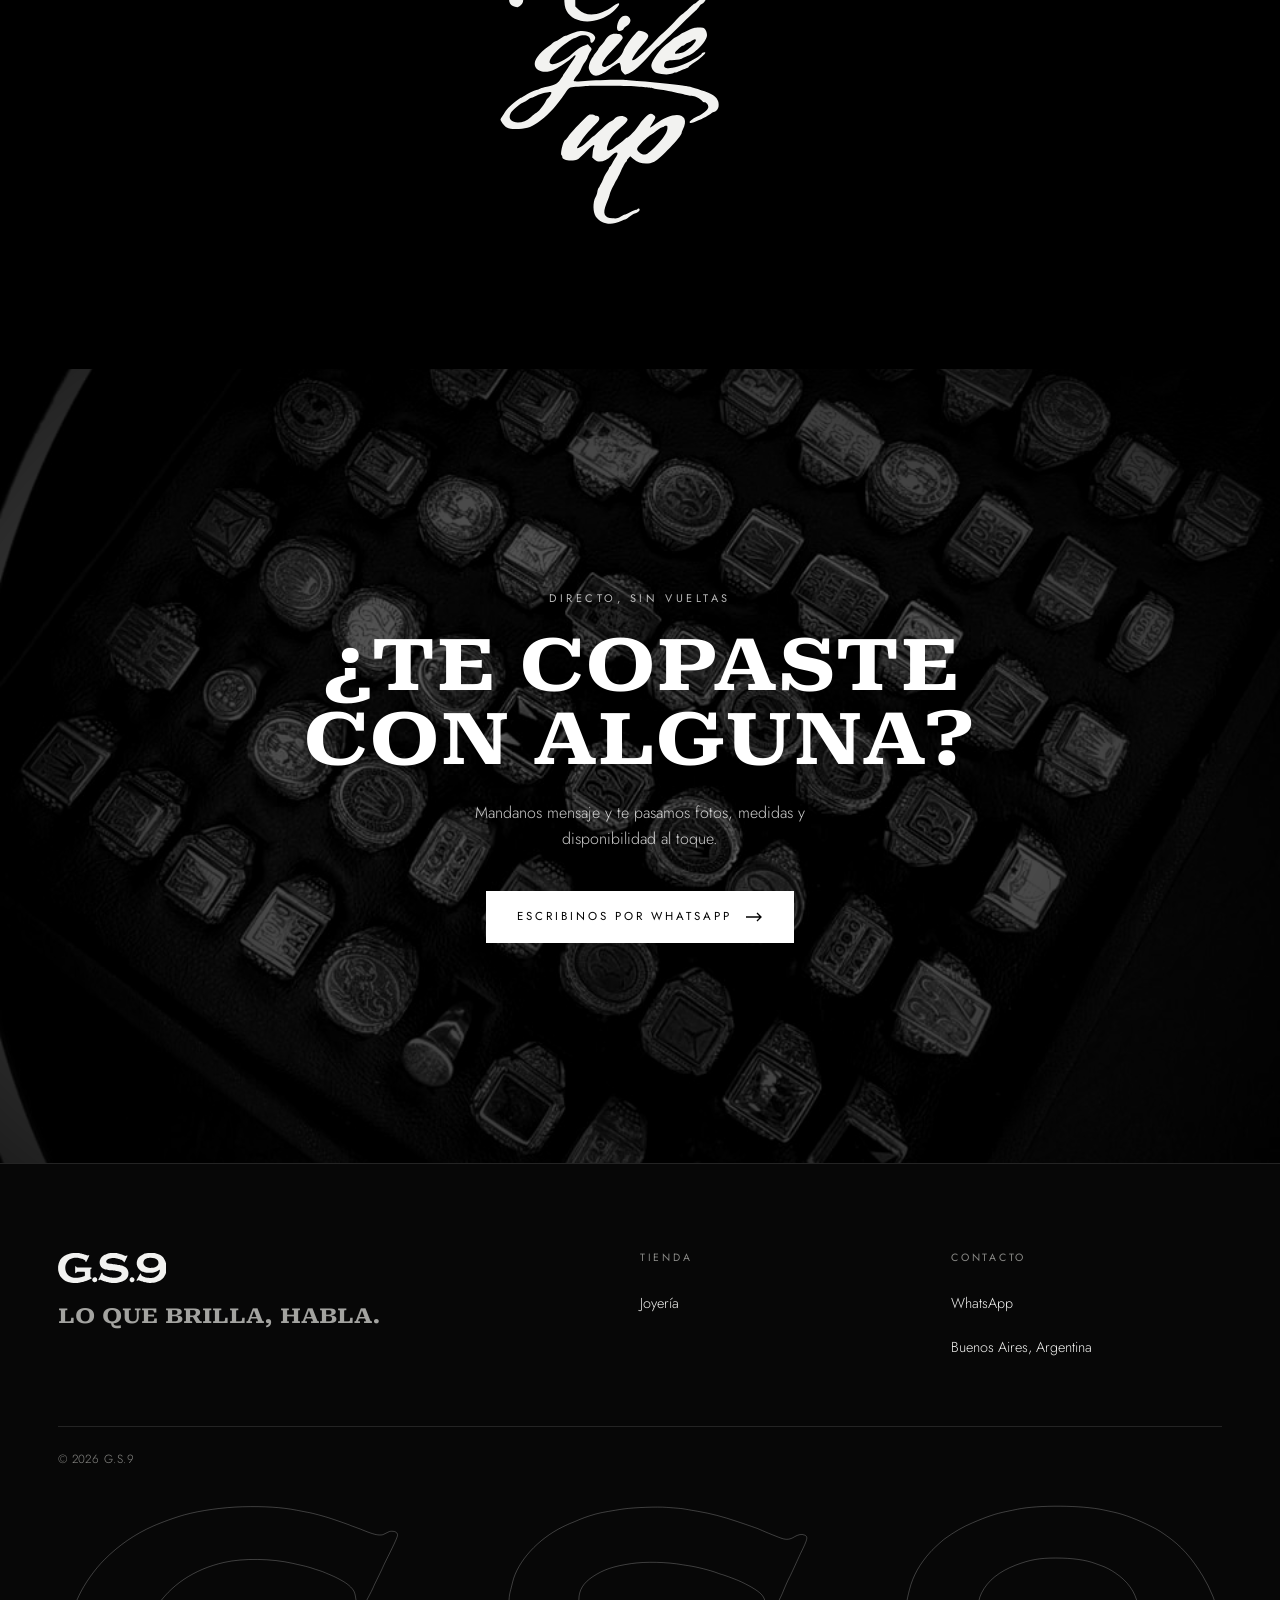
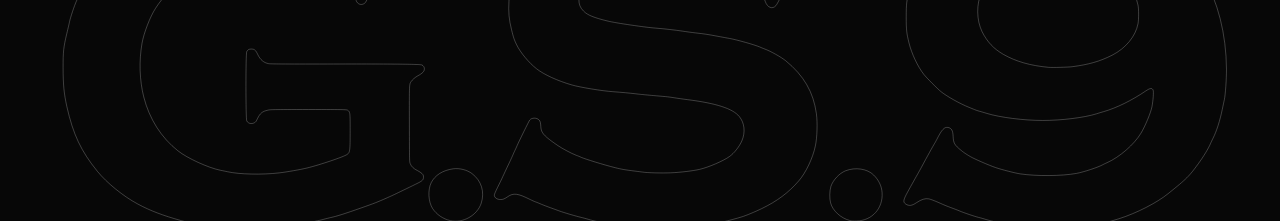
==== commit 7e609cc2: "Sin Ropa ni Zapatillas, catálogo recortado, sin la bajada del hero, y arreglo del negro de la franja" ====
--- a/index.html
+++ b/index.html
@@ -3,12 +3,12 @@
 <head>
 <meta charset="utf-8">
 <meta name="viewport" content="width=device-width, initial-scale=1, viewport-fit=cover">
-<title>G.S.9 — Joyería, ropa y zapatillas</title>
-<meta name="description" content="G.S.9. Joyería, ropa y zapatillas. Pieza por pieza, envíos a todo el país.">
+<title>G.S.9 — Joyería</title>
+<meta name="description" content="G.S.9. Joyería. Pieza por pieza, envíos a todo el país.">
 <meta name="theme-color" content="#070707">
 
 <meta property="og:title" content="G.S.9">
-<meta property="og:description" content="Joyería, ropa y zapatillas. Pieza por pieza, envíos a todo el país.">
+<meta property="og:description" content="Joyería. Pieza por pieza, envíos a todo el país.">
 <meta property="og:type" content="website">
 <meta property="og:image" content="img/fondos/anillos-bandeja.jpg">
 
@@ -73,8 +73,6 @@
       <ul class="header__links" id="navLinks">
         <li><a href="#tienda">Tienda</a></li>
         <li><a href="#joyas">Joyería</a></li>
-        <li><a href="#ropa">Ropa</a></li>
-        <li><a href="#zapatillas">Zapatillas</a></li>
       </ul>
       <a href="#contacto">Contacto</a>
     </nav>
@@ -210,10 +208,7 @@
          pantalla y buscadores, no se ve. -->
     <h1 class="sr-only">G.S.9</h1>
     <div class="hero__foot">
-      <p class="hero__lead hero__fade" style="--f:1" data-texto="heroBajada">
-        Pieza por pieza, elegida a mano. Si te copás con alguna, escribinos.
-      </p>
-      <div class="hero__cta hero__fade" style="--f:2">
+      <div class="hero__cta hero__fade" style="--f:1">
         <a class="btn btn--arrow" href="#tienda">
           Ver la tienda
           <svg class="arrow" width="17" height="10" viewBox="0 0 17 10" fill="none" stroke="currentColor" stroke-width="1.3" aria-hidden="true"><path d="M0 5h15M11 1l4 4-4 4"/></svg>
@@ -365,8 +360,6 @@
         <h3 class="footer__h">Tienda</h3>
         <ul class="footer__list" id="footerCats">
           <li><a href="#joyas">Joyería</a></li>
-          <li><a href="#ropa">Ropa</a></li>
-          <li><a href="#zapatillas">Zapatillas</a></li>
         </ul>
       </div>
 
--- a/css/tienda.css
+++ b/css/tienda.css
@@ -547,20 +547,10 @@
   white-space: nowrap;
 }
 
-.hero__foot {
-  display: flex;
-  align-items: flex-end;
-  justify-content: space-between;
-  gap: 40px;
-  flex-wrap: wrap;
-  margin-top: clamp(28px, 4vw, 44px);
-}
-
-.hero__lead {
-  max-width: 44ch;
-  font-size: clamp(.98rem, 1.2vw, 1.08rem);
-  color: rgba(255,255,255,.8);
-}
+/* Ya sólo envuelve los botones (la bajada que tenía al lado se sacó);
+   queda como contenedor por el margen de arriba, separándolos del
+   texto chico. */
+.hero__foot { margin-top: clamp(28px, 4vw, 44px); }
 
 .hero__cta { display: flex; gap: 12px; flex-wrap: wrap; }
 
@@ -676,6 +666,15 @@
   padding-block: clamp(70px, 11vw, 150px);
   text-align: center;
 }
+
+/* En oscura, el hero y el contacto (las secciones que la rodean) son
+   fotos con #000 de base, no --ink: medido en pantalla, #070707 queda
+   un pelito más claro justo al lado y se nota la costura. No es la
+   foto del "Never give up" (ahí no hay foto, es máscara + currentColor);
+   es que --ink y el #000 de los vecinos no son el mismo negro. Se
+   empareja sólo acá, sólo en oscura: en clara ya coincide, porque ahí
+   el fondo de la franja y el de las fotos no se comparan igual. */
+[data-tema="oscura"] .strip { background: #000; }
 
 .strip .wrap { display: flex; justify-content: center; }
 
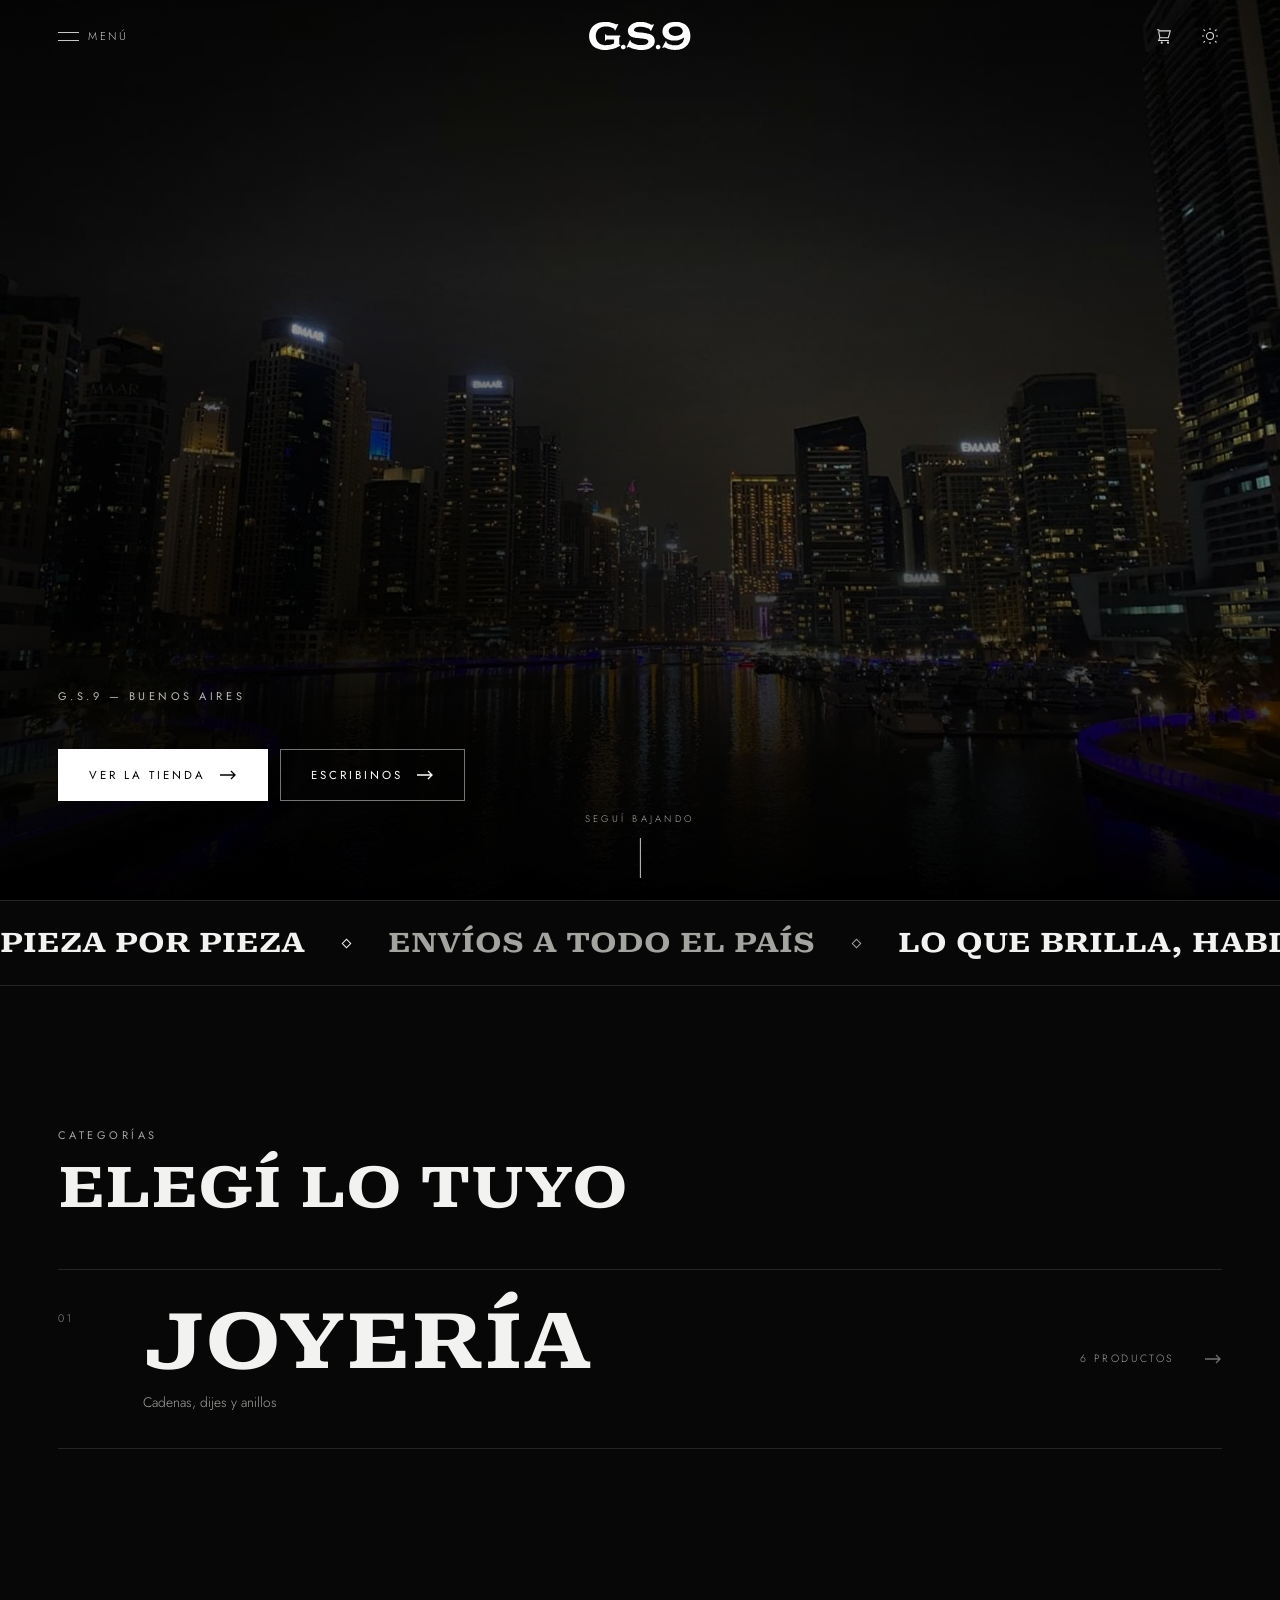
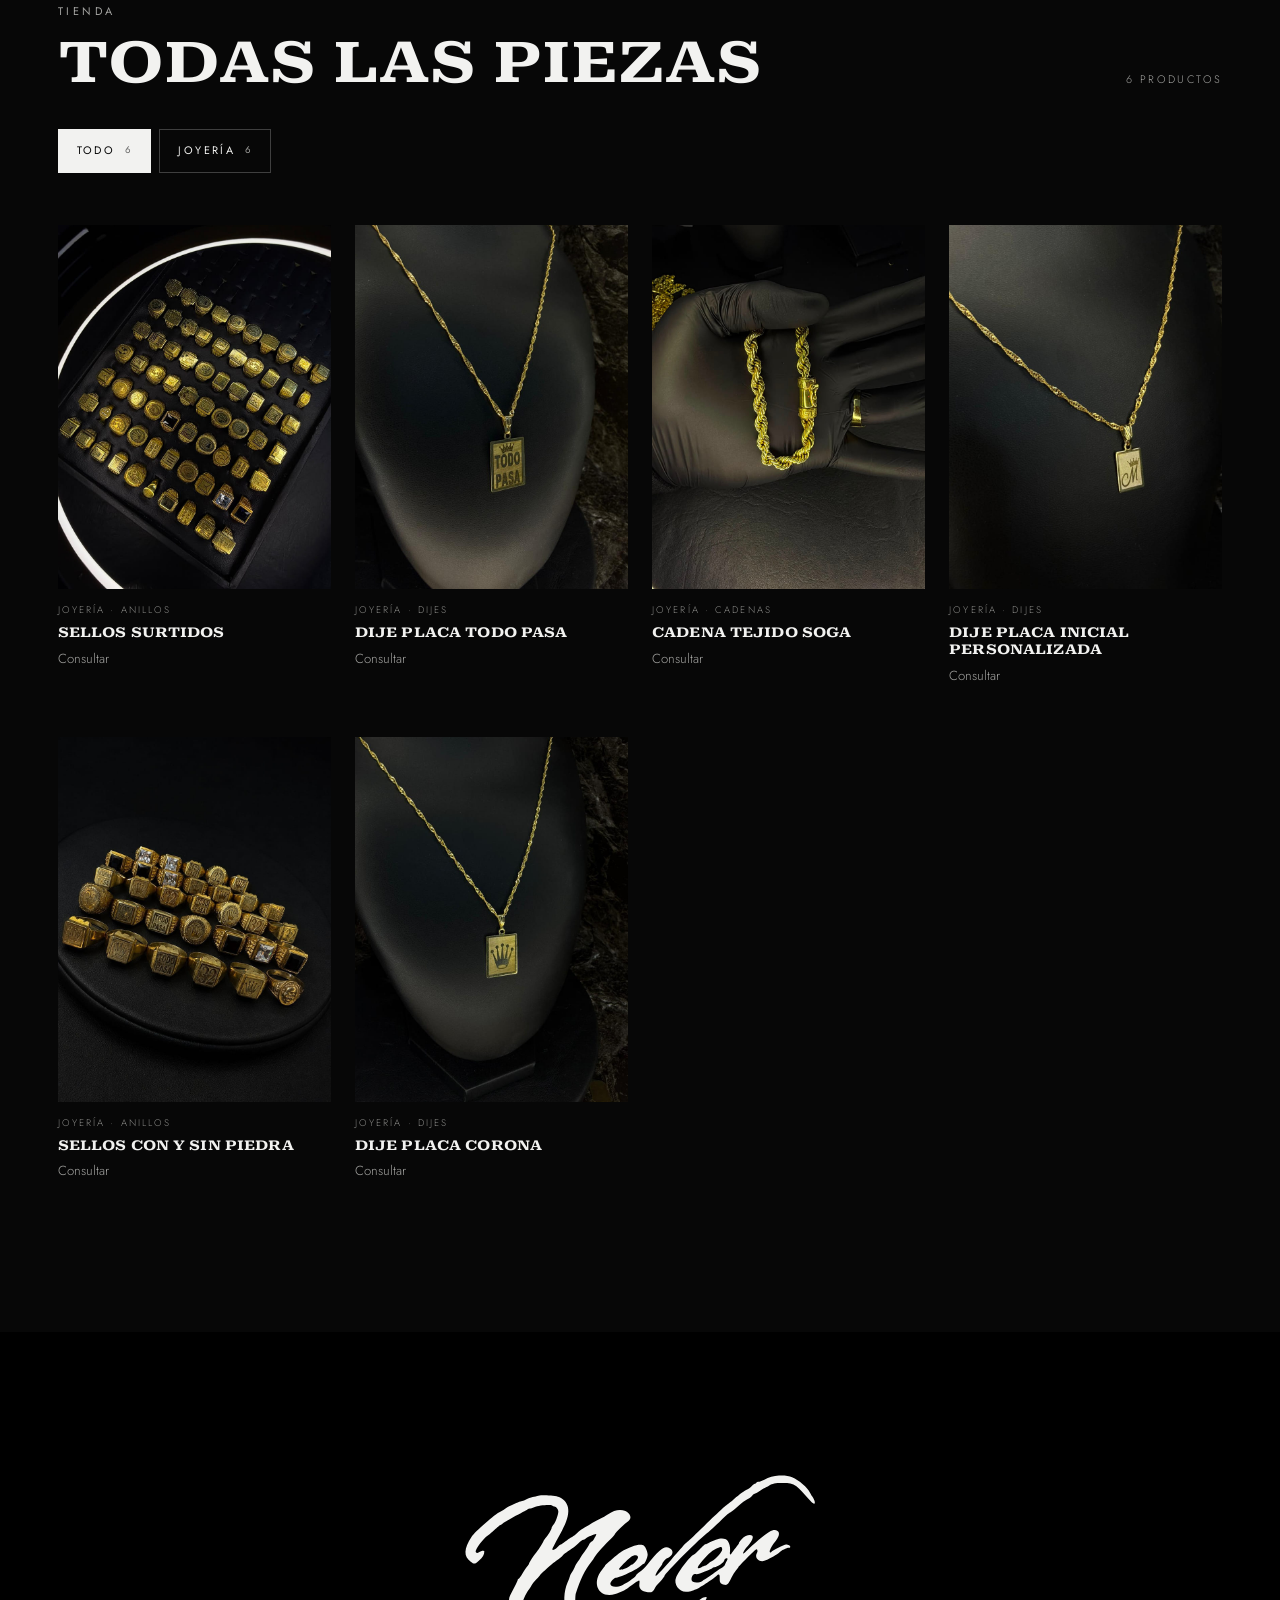
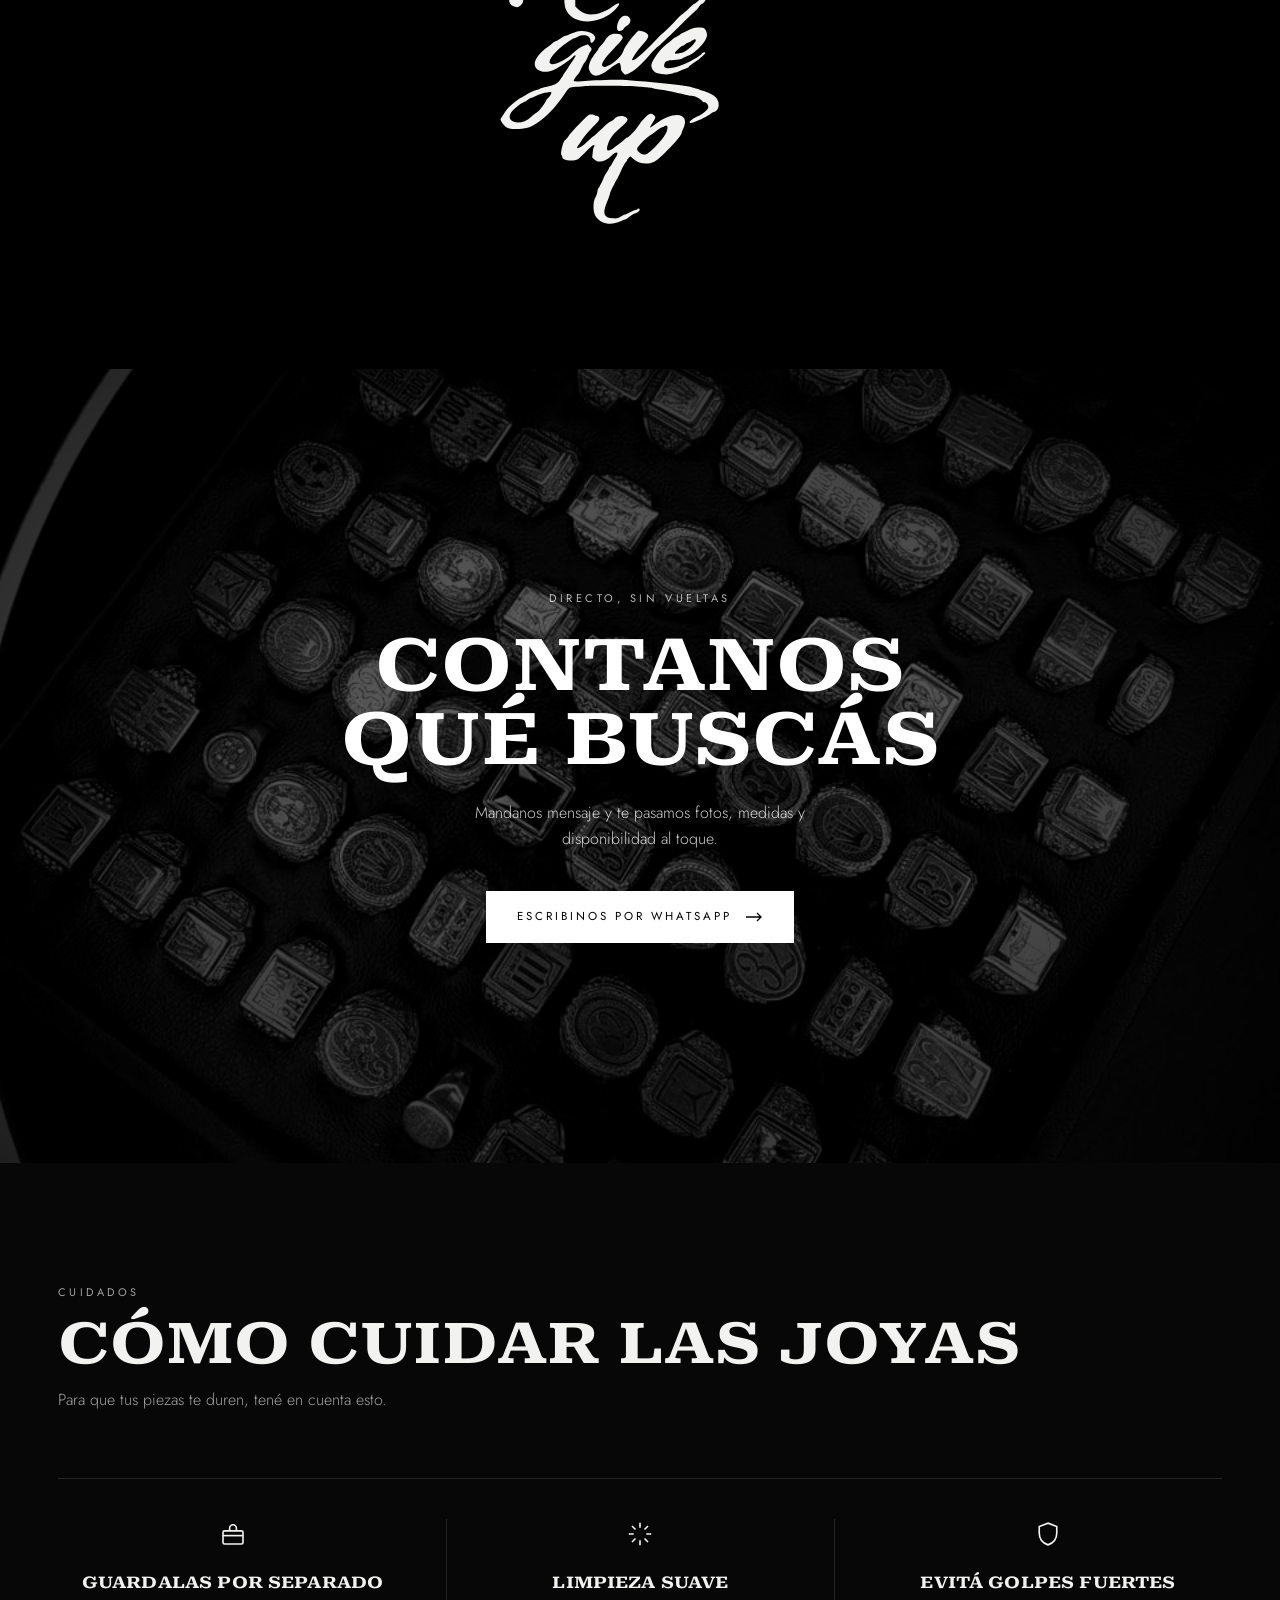
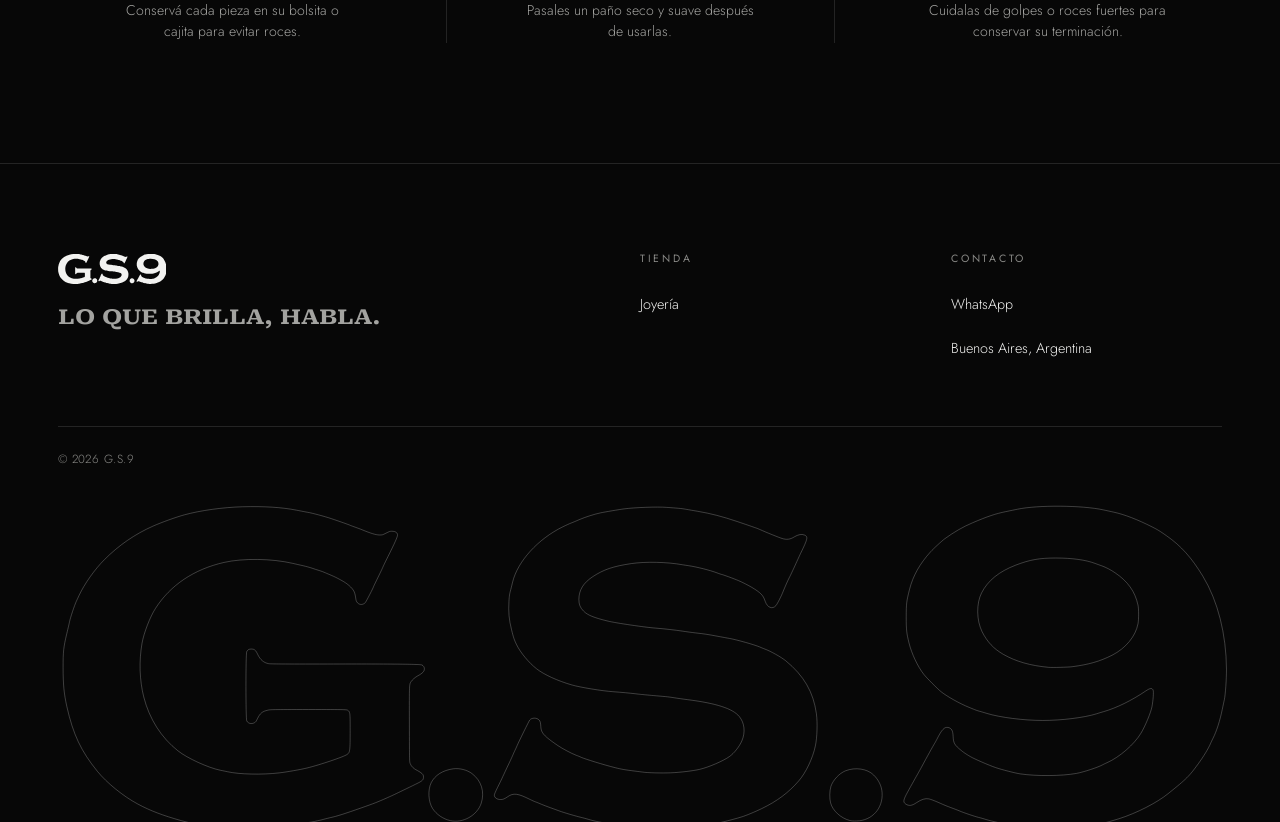
==== commit 6fbf3c9d: "Cambia la frase del contacto, y suma una sección de cuidados antes del footer Dos pedidos.  1) "¿Te " ====
--- a/index.html
+++ b/index.html
@@ -298,7 +298,7 @@
   </div>
   <div class="wrap reveal">
     <p class="eyebrow">Directo, sin vueltas</p>
-    <h2 class="call__title" data-texto="contactoTitulo">¿Te copaste<br>con alguna?</h2>
+    <h2 class="call__title" data-texto="contactoTitulo">Contanos<br>qué buscás</h2>
     <p class="call__text" data-texto="contactoTexto">
       Mandanos mensaje y te pasamos fotos, medidas y disponibilidad al toque.
     </p>
@@ -306,6 +306,48 @@
       Escribinos por WhatsApp
       <svg class="arrow" width="17" height="10" viewBox="0 0 17 10" fill="none" stroke="currentColor" stroke-width="1.3" aria-hidden="true"><path d="M0 5h15M11 1l4 4-4 4"/></svg>
     </a>
+  </div>
+</section>
+
+<!-- ============ CUIDADOS ============
+     Tres consejos fijos antes del footer. El título y la bajada se
+     editan desde el panel; las tres tarjetas (ícono, nombre, texto)
+     se tocan acá directo si hace falta cambiarlas. -->
+<section class="care" id="cuidado" aria-labelledby="careTitulo">
+  <div class="wrap">
+    <div class="sec-head reveal">
+      <p class="eyebrow" data-texto="cuidadoSobre">Cuidados</p>
+      <h2 class="sec-title" id="careTitulo" data-texto="cuidadoTitulo">Cómo cuidar las joyas</h2>
+      <p class="care__bajada" data-texto="cuidadoBajada">Para que tus piezas te duren, tené en cuenta esto.</p>
+    </div>
+
+    <ul class="care__list reveal">
+      <li class="care__item">
+        <svg class="care__icon" width="30" height="30" viewBox="0 0 24 24" fill="none" stroke="currentColor" stroke-width="1.3" aria-hidden="true">
+          <rect x="4" y="9.5" width="16" height="10.5" rx="1.3"/>
+          <path d="M4 13.3h16"/>
+          <path d="M9.3 9.5V7.3a2.7 2.7 0 0 1 5.4 0v2.2"/>
+        </svg>
+        <h3 class="care__h">Guardalas por separado</h3>
+        <p class="care__p">Conservá cada pieza en su bolsita o cajita para evitar roces.</p>
+      </li>
+
+      <li class="care__item">
+        <svg class="care__icon" width="30" height="30" viewBox="0 0 24 24" fill="none" stroke="currentColor" stroke-width="1.3" aria-hidden="true">
+          <path d="M12 3v4M12 17v4M3 12h4M17 12h4M5.6 5.6l2.8 2.8M15.6 15.6l2.8 2.8M18.4 5.6l-2.8 2.8M8.4 15.6l-2.8 2.8"/>
+        </svg>
+        <h3 class="care__h">Limpieza suave</h3>
+        <p class="care__p">Pasales un paño seco y suave después de usarlas.</p>
+      </li>
+
+      <li class="care__item">
+        <svg class="care__icon" width="30" height="30" viewBox="0 0 24 24" fill="none" stroke="currentColor" stroke-width="1.3" aria-hidden="true">
+          <path d="M12 3.3 19 6v5.4c0 4.6-3 7.9-7 9.3-4-1.4-7-4.7-7-9.3V6l7-2.7Z"/>
+        </svg>
+        <h3 class="care__h">Evitá golpes fuertes</h3>
+        <p class="care__p">Cuidalas de golpes o roces fuertes para conservar su terminación.</p>
+      </li>
+    </ul>
   </div>
 </section>
 
--- a/css/tienda.css
+++ b/css/tienda.css
@@ -1548,6 +1548,52 @@
 }
 
 .call__text { color: rgba(255,255,255,.8); max-width: 44ch; margin: 0 auto 38px; }
+
+/* ============================================================
+   CUIDADOS
+   Tres consejos antes del footer. Fondo plano (no es .on-photo):
+   hereda --ink del body y cambia solo con el tema.
+   ============================================================ */
+
+.care { padding-block: clamp(70px, 10vw, 120px); }
+
+.care__bajada { margin-top: 14px; max-width: 46ch; color: var(--muted); }
+
+.care__list {
+  list-style: none;
+  margin: clamp(40px, 6vw, 64px) 0 0;
+  padding: clamp(28px, 4vw, 40px) 0 0;
+  border-top: 1px solid var(--line);
+  display: grid;
+  grid-template-columns: 1fr;
+  row-gap: clamp(36px, 6vw, 48px);
+  text-align: center;
+}
+
+@media (min-width: 700px) {
+  .care__list { grid-template-columns: repeat(3, minmax(0, 1fr)); row-gap: 0; }
+  .care__item { border-left: 1px solid var(--line); padding-inline: clamp(20px, 3vw, 40px); }
+  .care__item:first-child { border-left: 0; padding-left: 0; }
+  .care__item:last-child { padding-right: 0; }
+}
+
+.care__icon { color: var(--bone); }
+
+.care__h {
+  margin-top: 18px;
+  font-weight: 700;
+  font-size: 1rem;
+  letter-spacing: .01em;
+}
+
+.care__p {
+  margin-top: 8px;
+  max-width: 30ch;
+  margin-inline: auto;
+  color: var(--muted);
+  font-size: .88rem;
+  line-height: 1.55;
+}
 
 /* ============================================================
    FOOTER
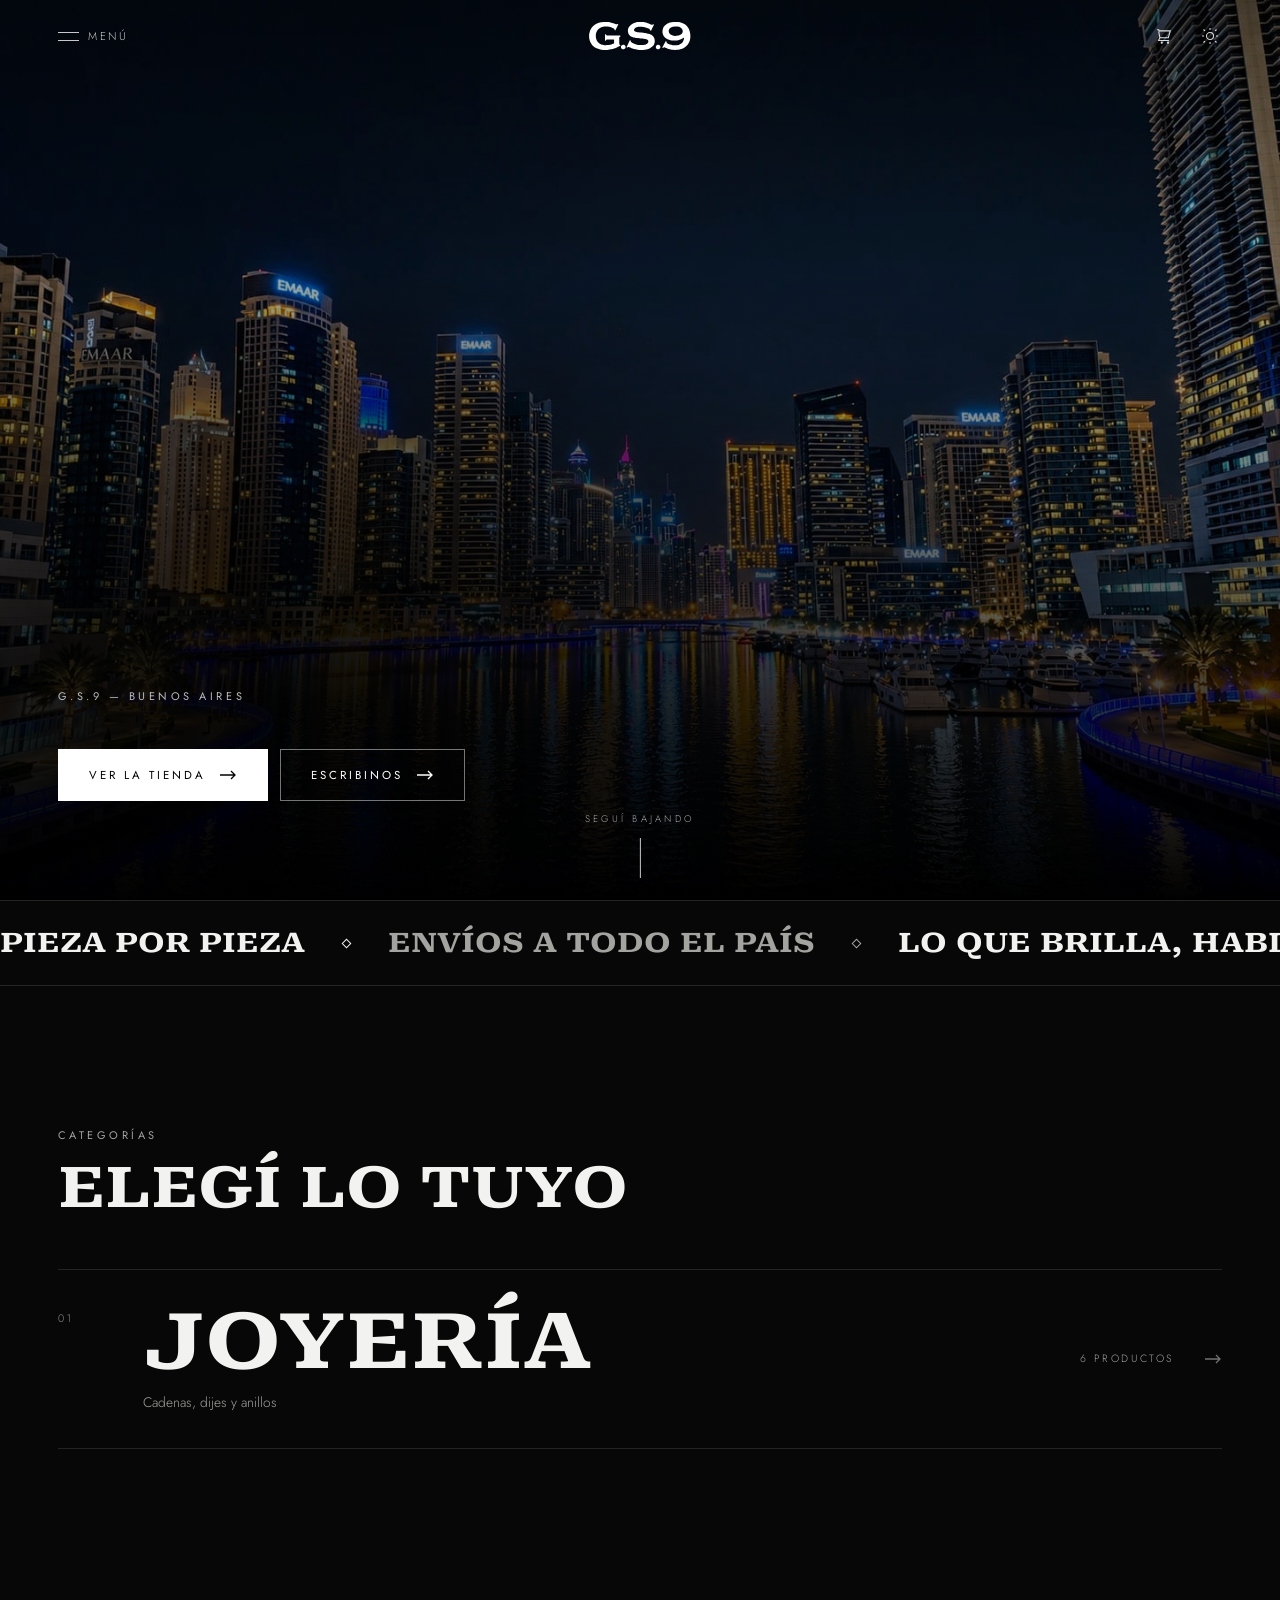
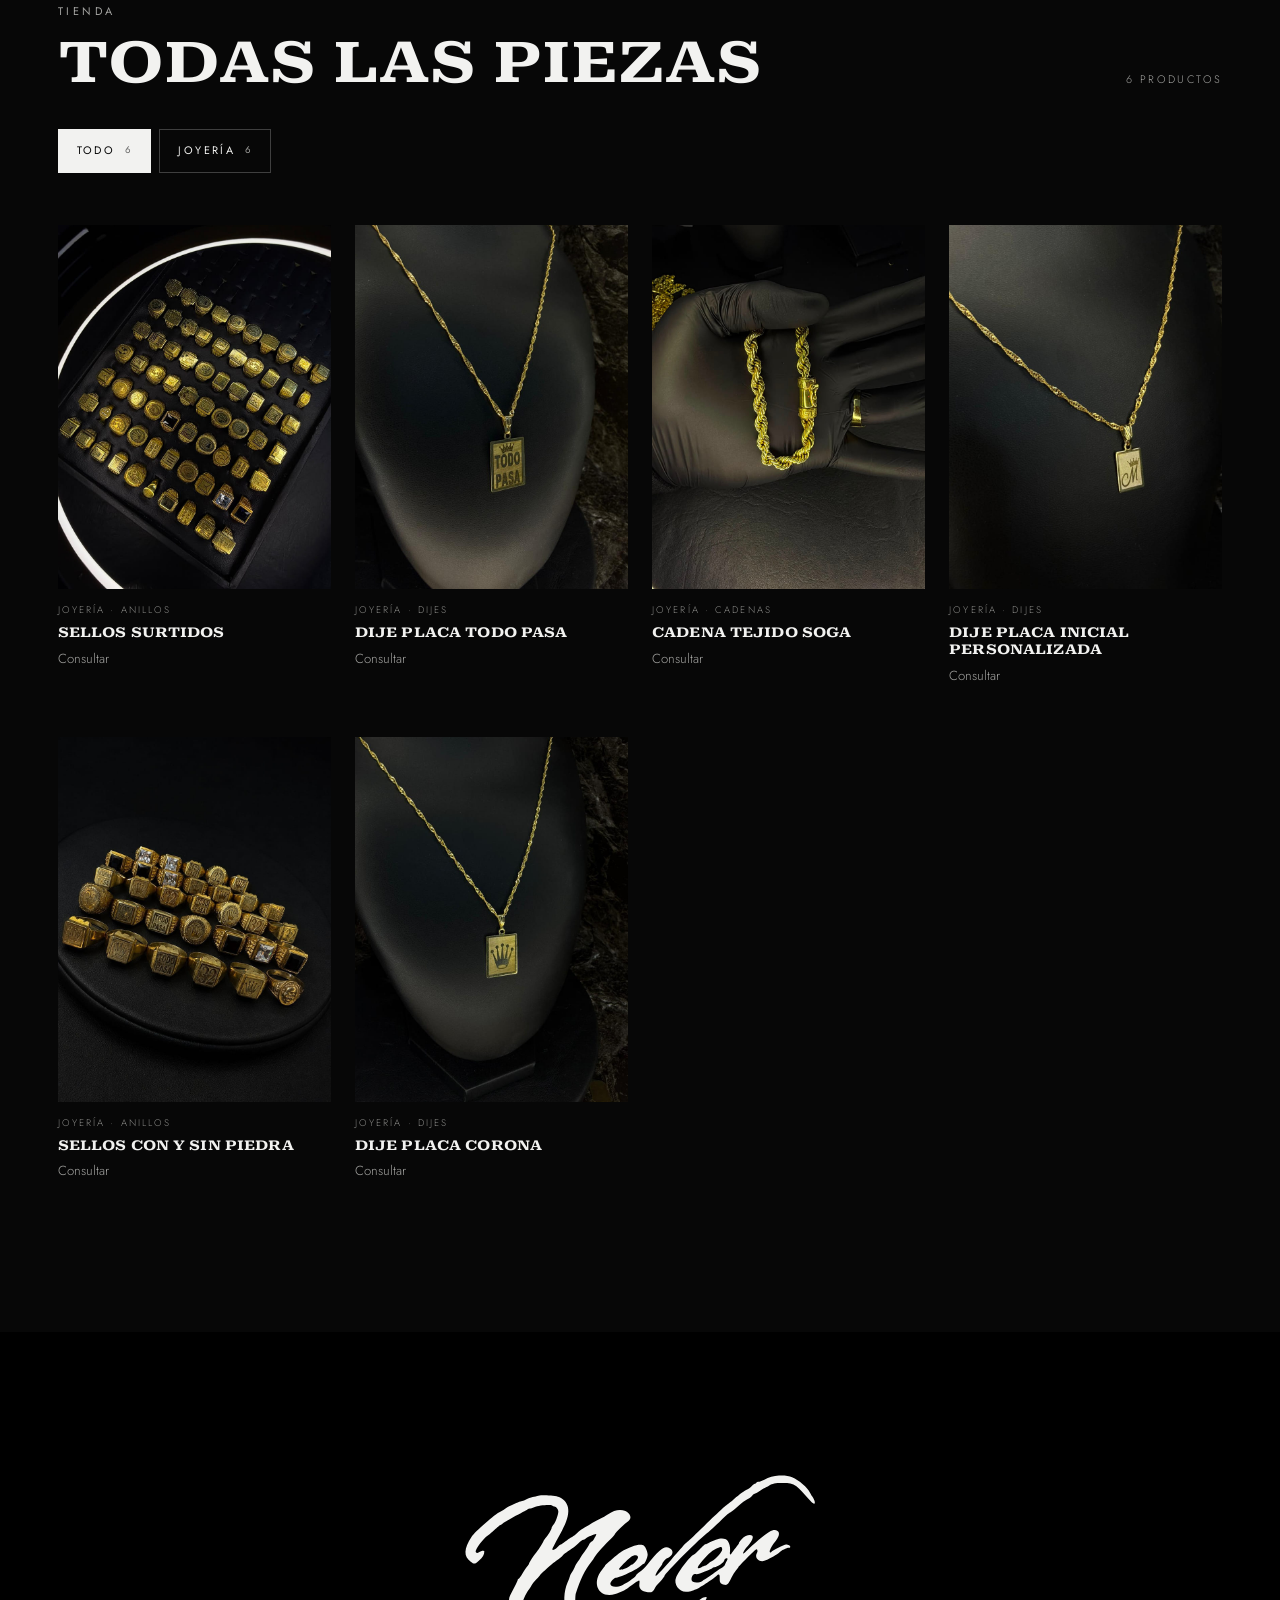
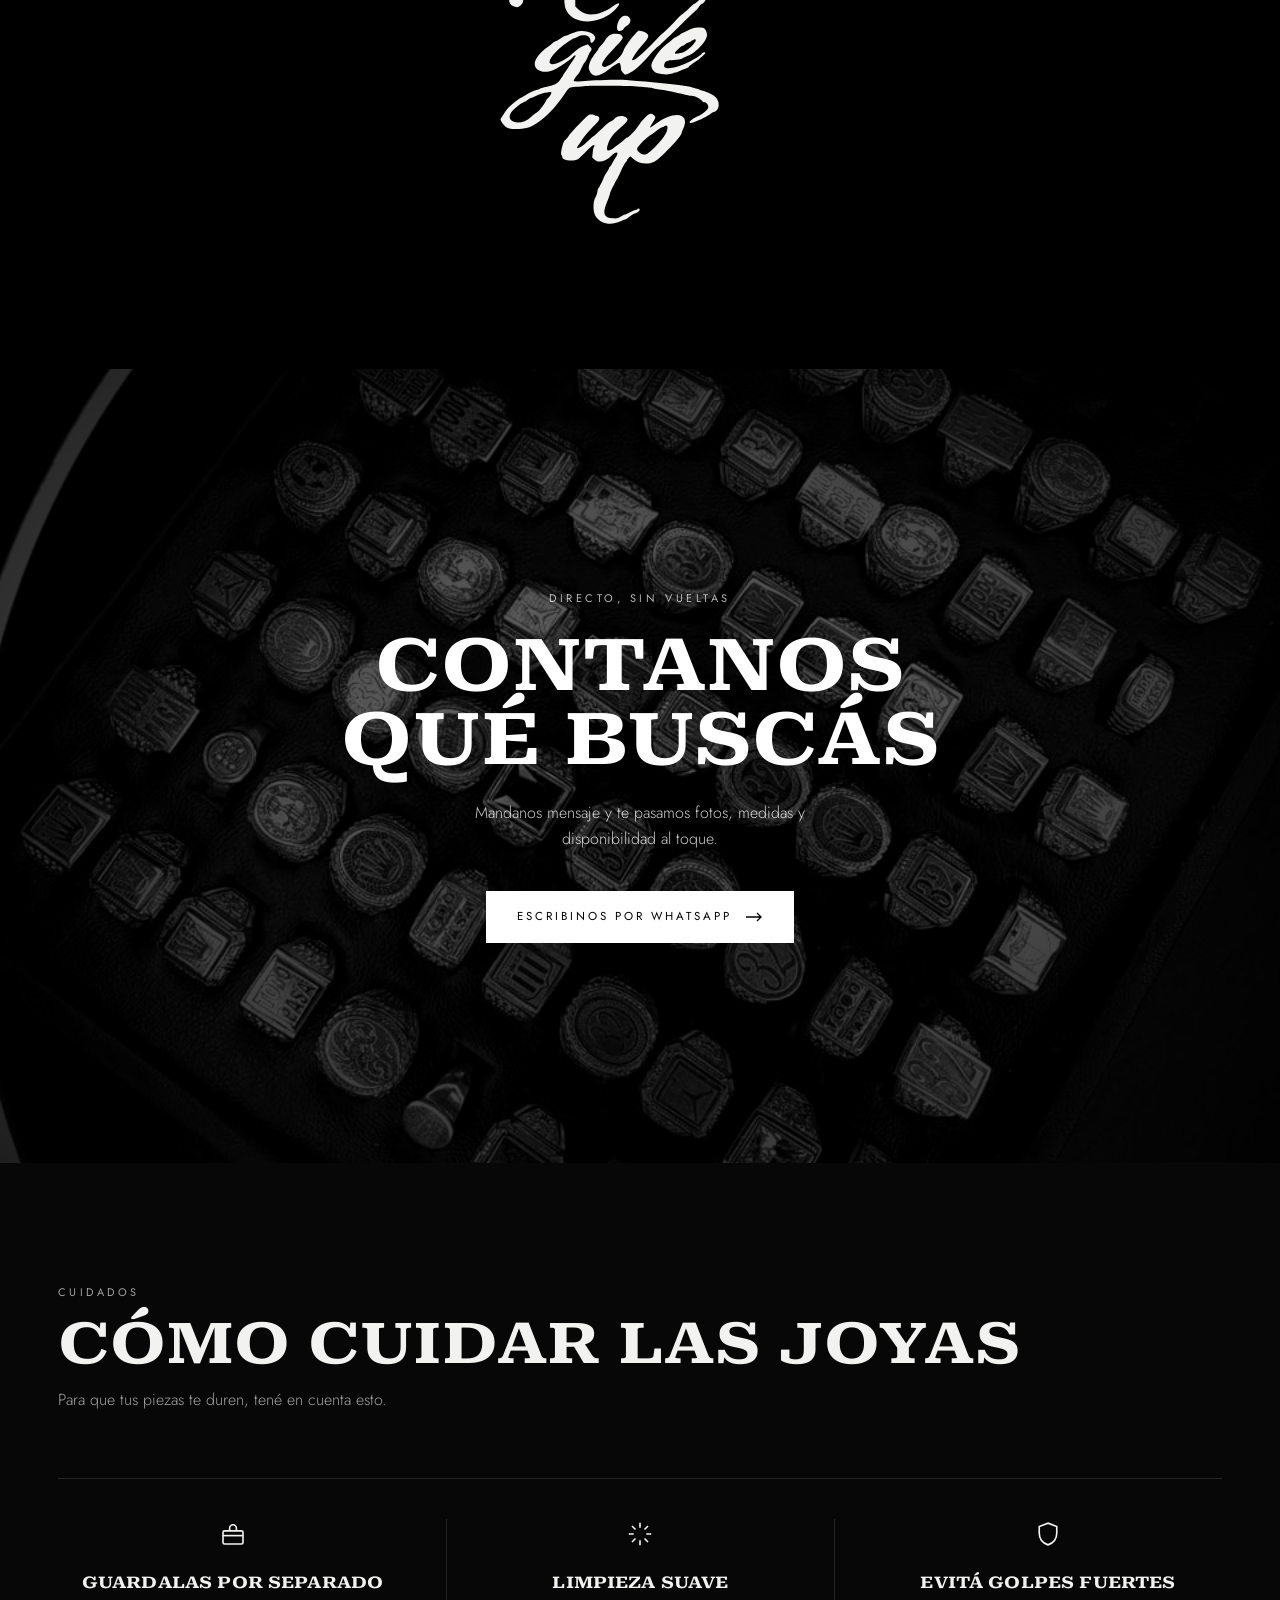
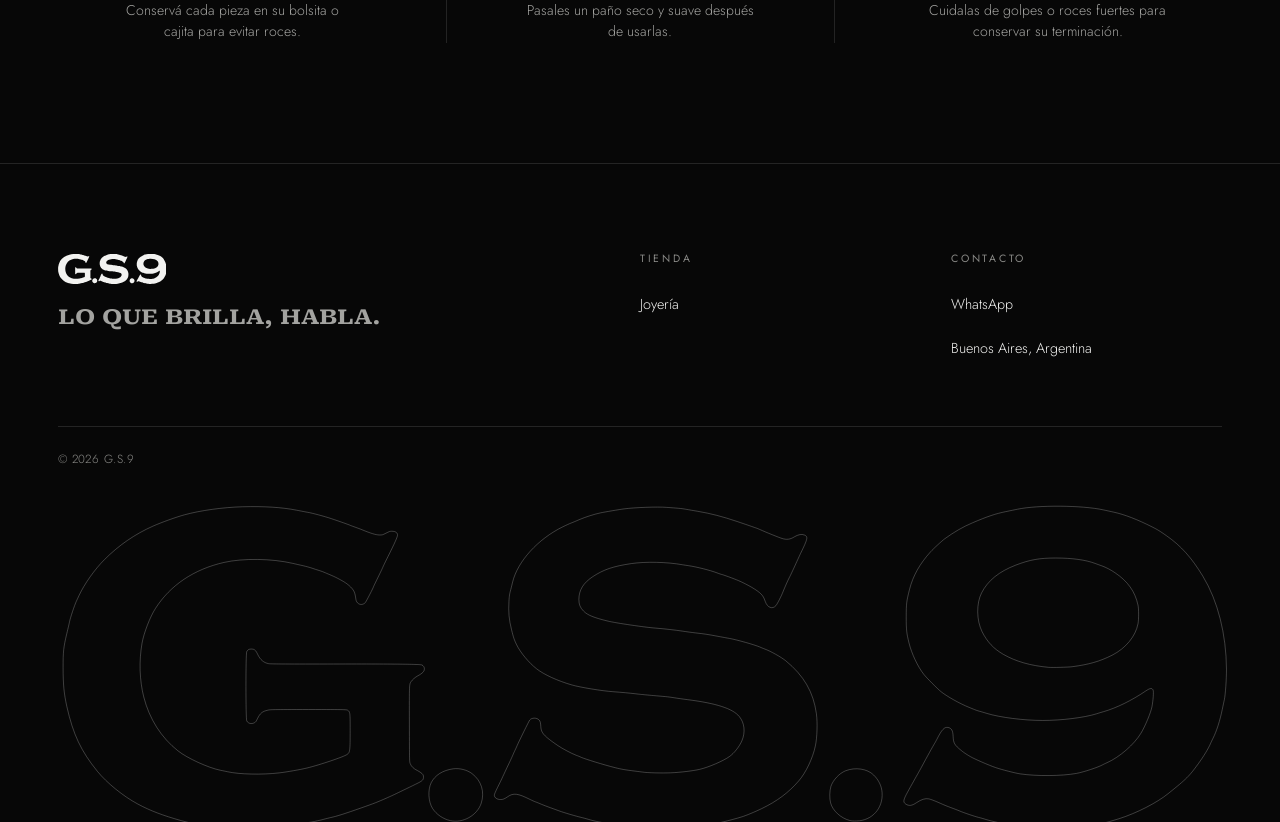
==== commit 14bcb327: "Portada: foto nueva del usuario, de verdad más nítida esta vez La vez pasada reinterpolé y afilé la " ====
--- a/index.html
+++ b/index.html
@@ -198,7 +198,7 @@
   <!-- Una sola foto a pantalla completa. Cambiarla es cambiar el src de
        esta imagen; object-position (en el CSS) decide qué parte se ve. -->
   <figure class="hero__photo" aria-hidden="true">
-    <img src="img/portada.jpg" alt="" width="1800" height="1350" fetchpriority="high">
+    <img src="img/portada.jpg" alt="" width="1448" height="1086" fetchpriority="high">
   </figure>
   <div class="hero__veil" aria-hidden="true"></div>
 
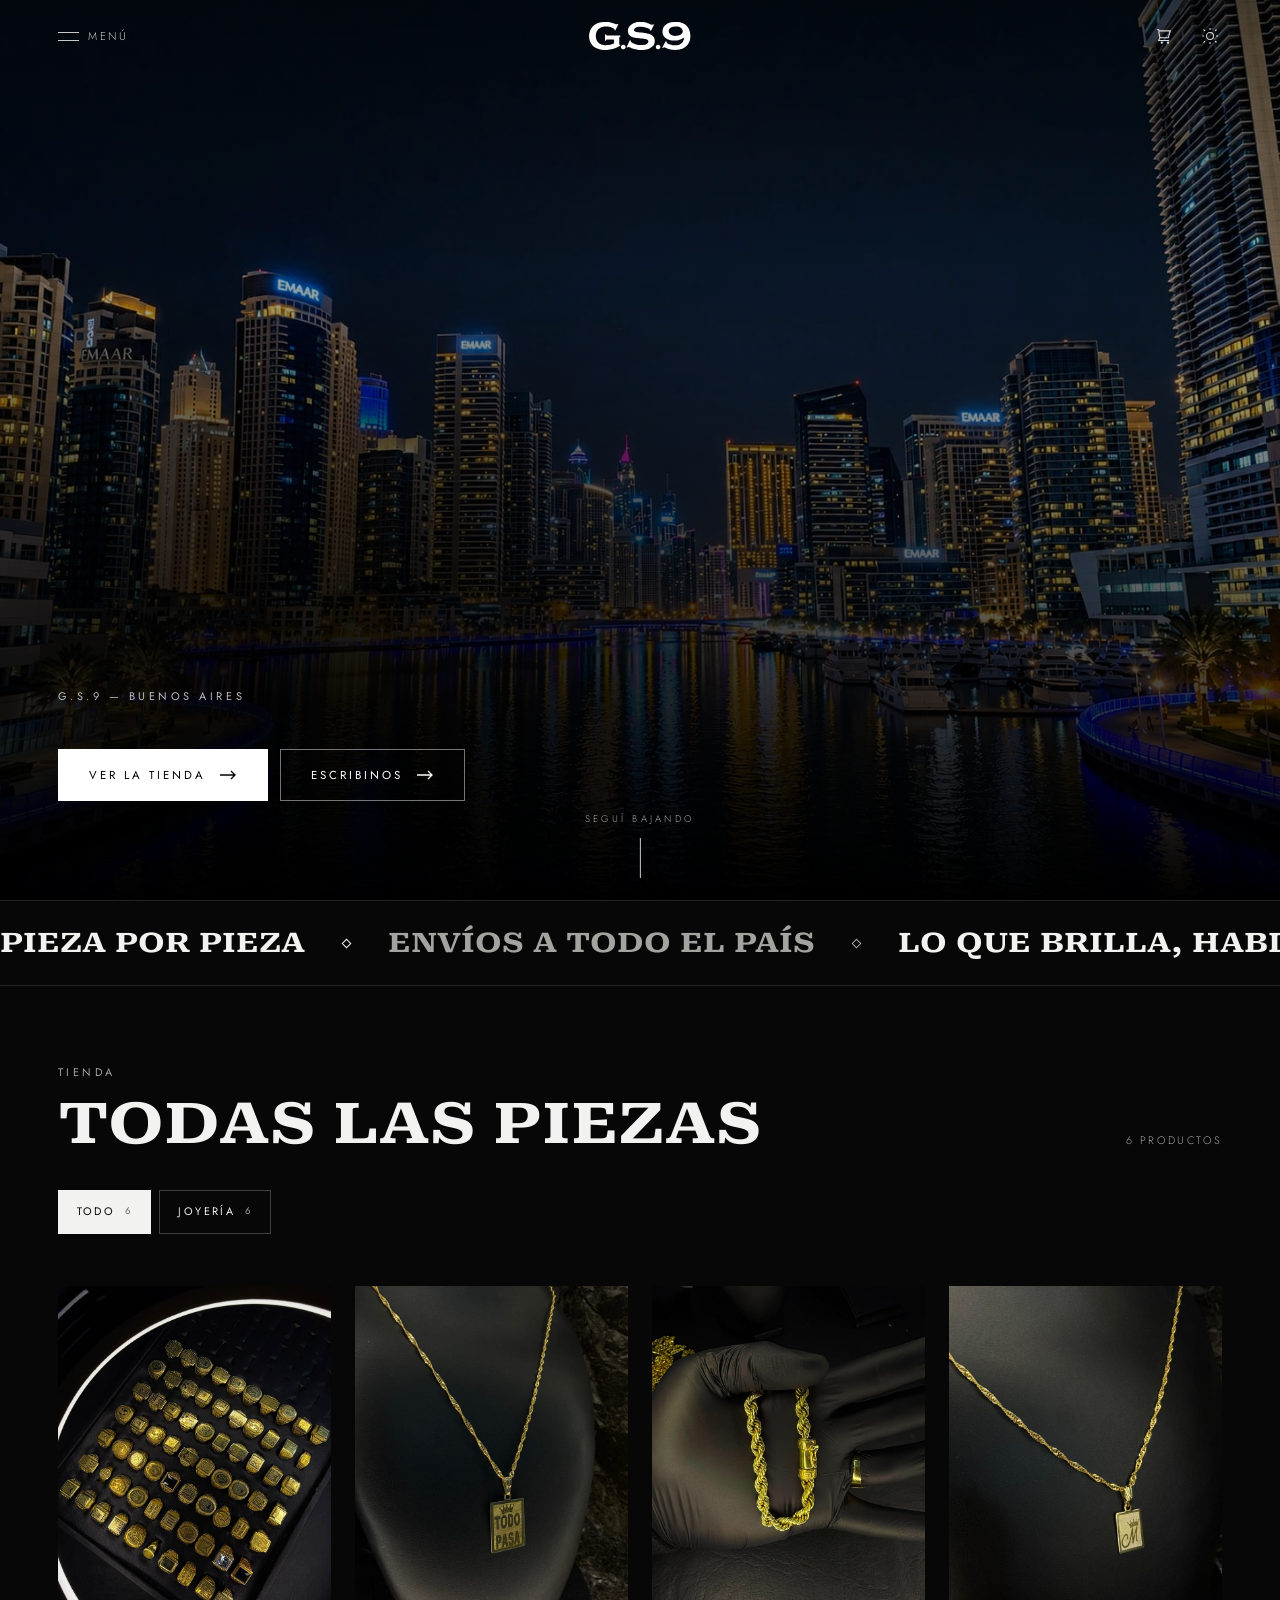
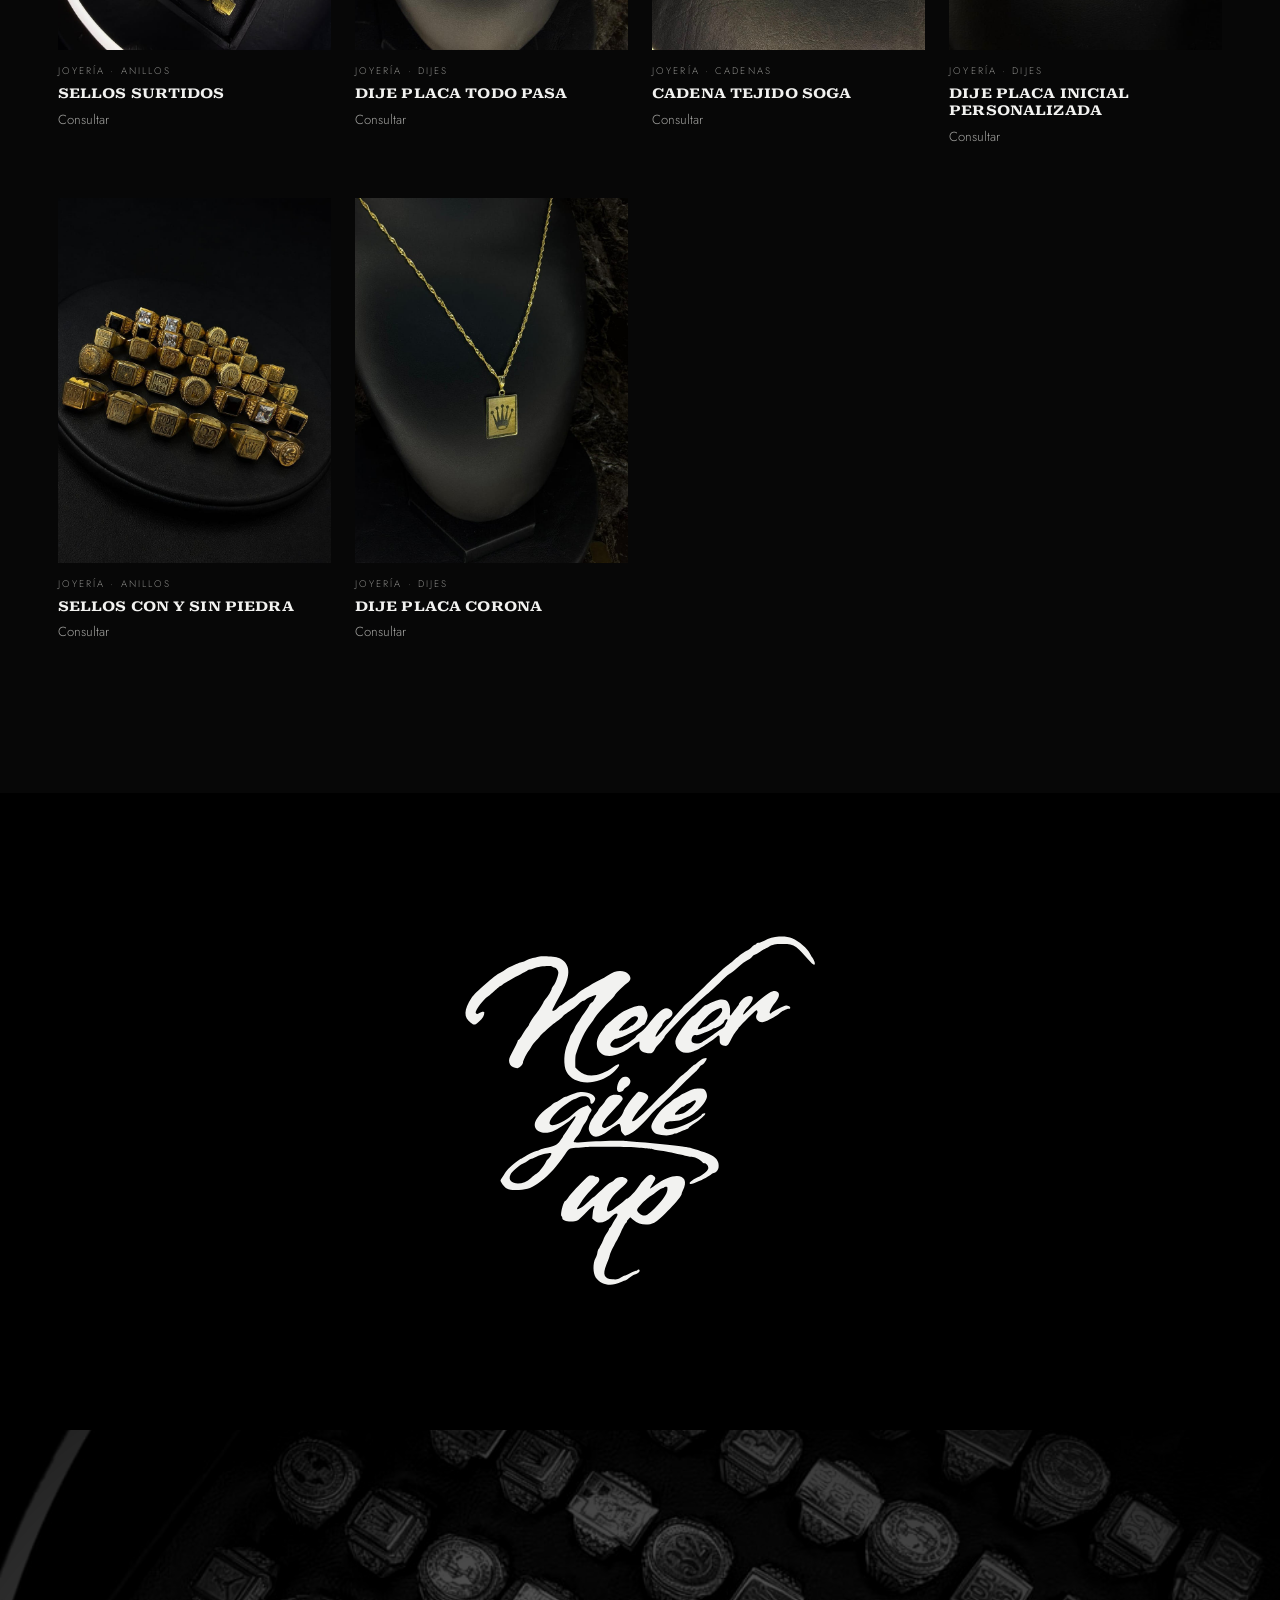
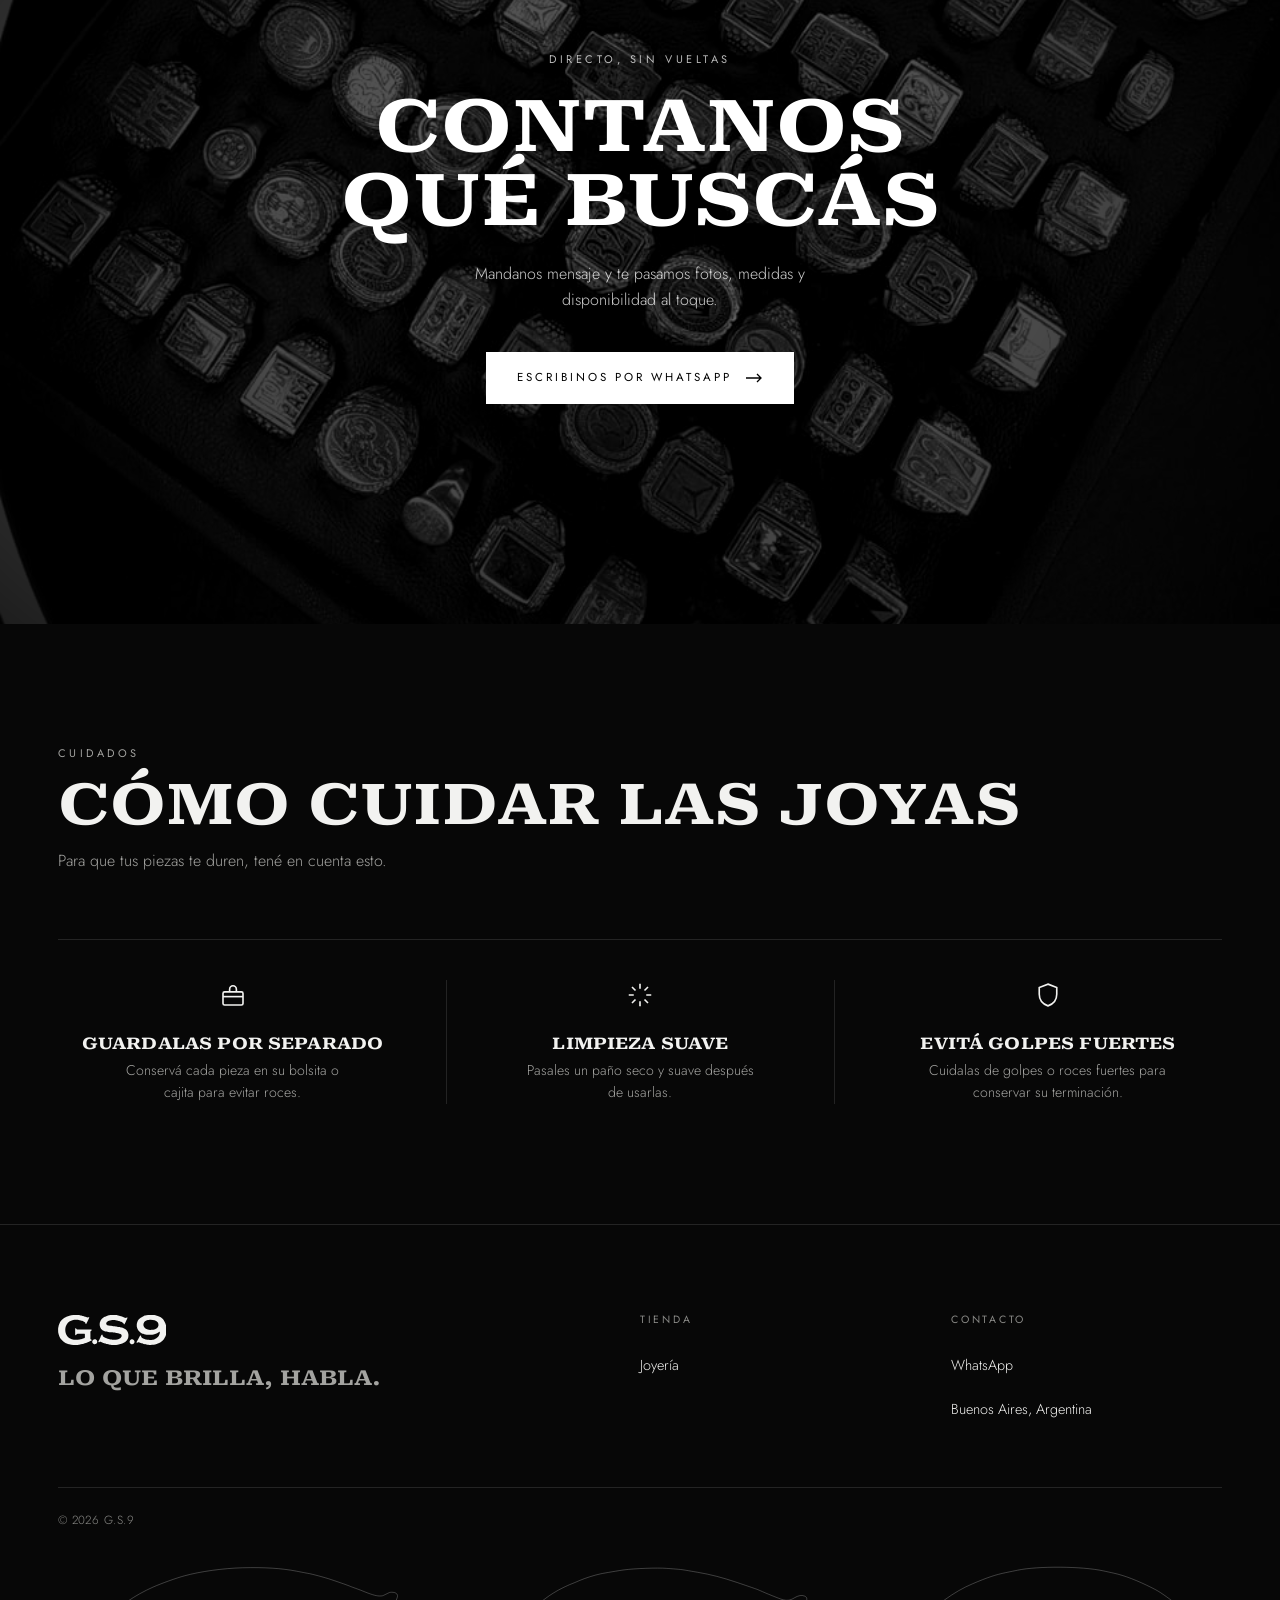
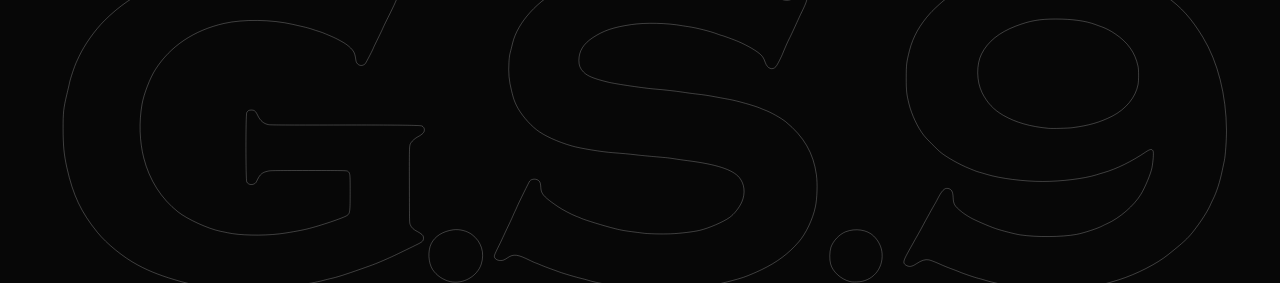
==== commit 963cb14b: "Saca la sección de Categorías de la portada Era la redundancia que ya había marcado: con una sola ca" ====
--- a/index.html
+++ b/index.html
@@ -232,19 +232,6 @@
   <div class="ticker__track" id="ticker"></div>
 </div>
 
-<!-- ============ CATEGORÍAS ============
-     Un índice: cada categoría es un renglón grande. Al pasar el
-     mouse aparece su foto, si tiene. Se arma desde js/productos.js. -->
-<section class="cats" id="categorias" aria-labelledby="catsTitulo">
-  <div class="wrap">
-    <div class="sec-head reveal">
-      <p class="eyebrow">Categorías</p>
-      <h2 class="sec-title" id="catsTitulo">Elegí lo tuyo</h2>
-    </div>
-    <ol class="index" id="catsLista"></ol>
-  </div>
-</section>
-
 <!-- ============ TIENDA ============ -->
 <section class="shop" id="tienda" aria-labelledby="tiendaTitulo">
   <div class="wrap">
--- a/css/tienda.css
+++ b/css/tienda.css
@@ -721,17 +721,11 @@
 }
 
 /* ============================================================
-   CATEGORÍAS — índice
-   Cada categoría es un renglón con el nombre grande. Las que
-   todavía no tienen productos van caladas (sólo el contorno):
-   se ven, pero se distinguen de las que ya están a la venta.
-   El mismo índice se usa en el menú del celular.
-   ============================================================ */
-
-.cats {
-  position: relative;
-  padding-block: clamp(80px, 11vw, 140px) clamp(40px, 6vw, 80px);
-}
+   ÍNDICE — renglones con el nombre grande
+   Lo usa el menú del celular (#menuLinks). Las categorías sin
+   productos van caladas (sólo el contorno): se ven, pero se
+   distinguen de las que ya están a la venta.
+   ============================================================ */
 
 .index {
   list-style: none;
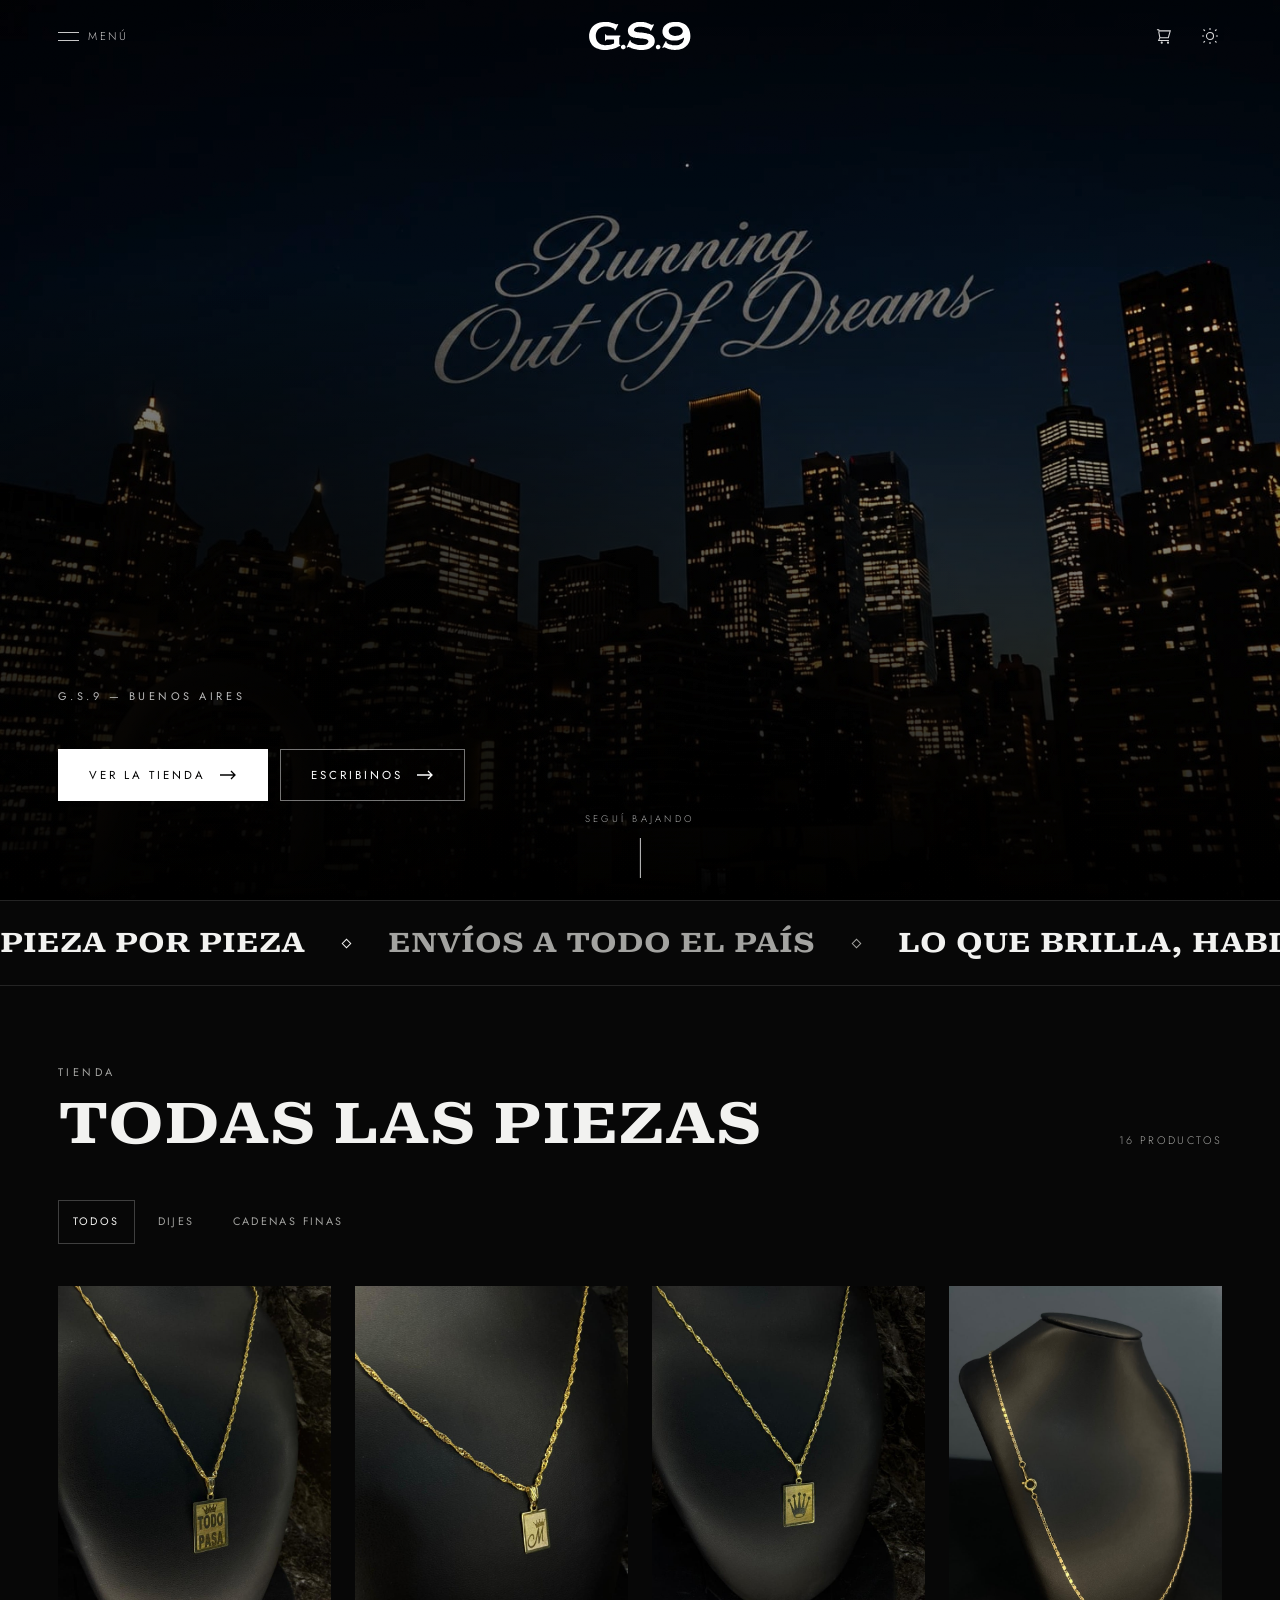
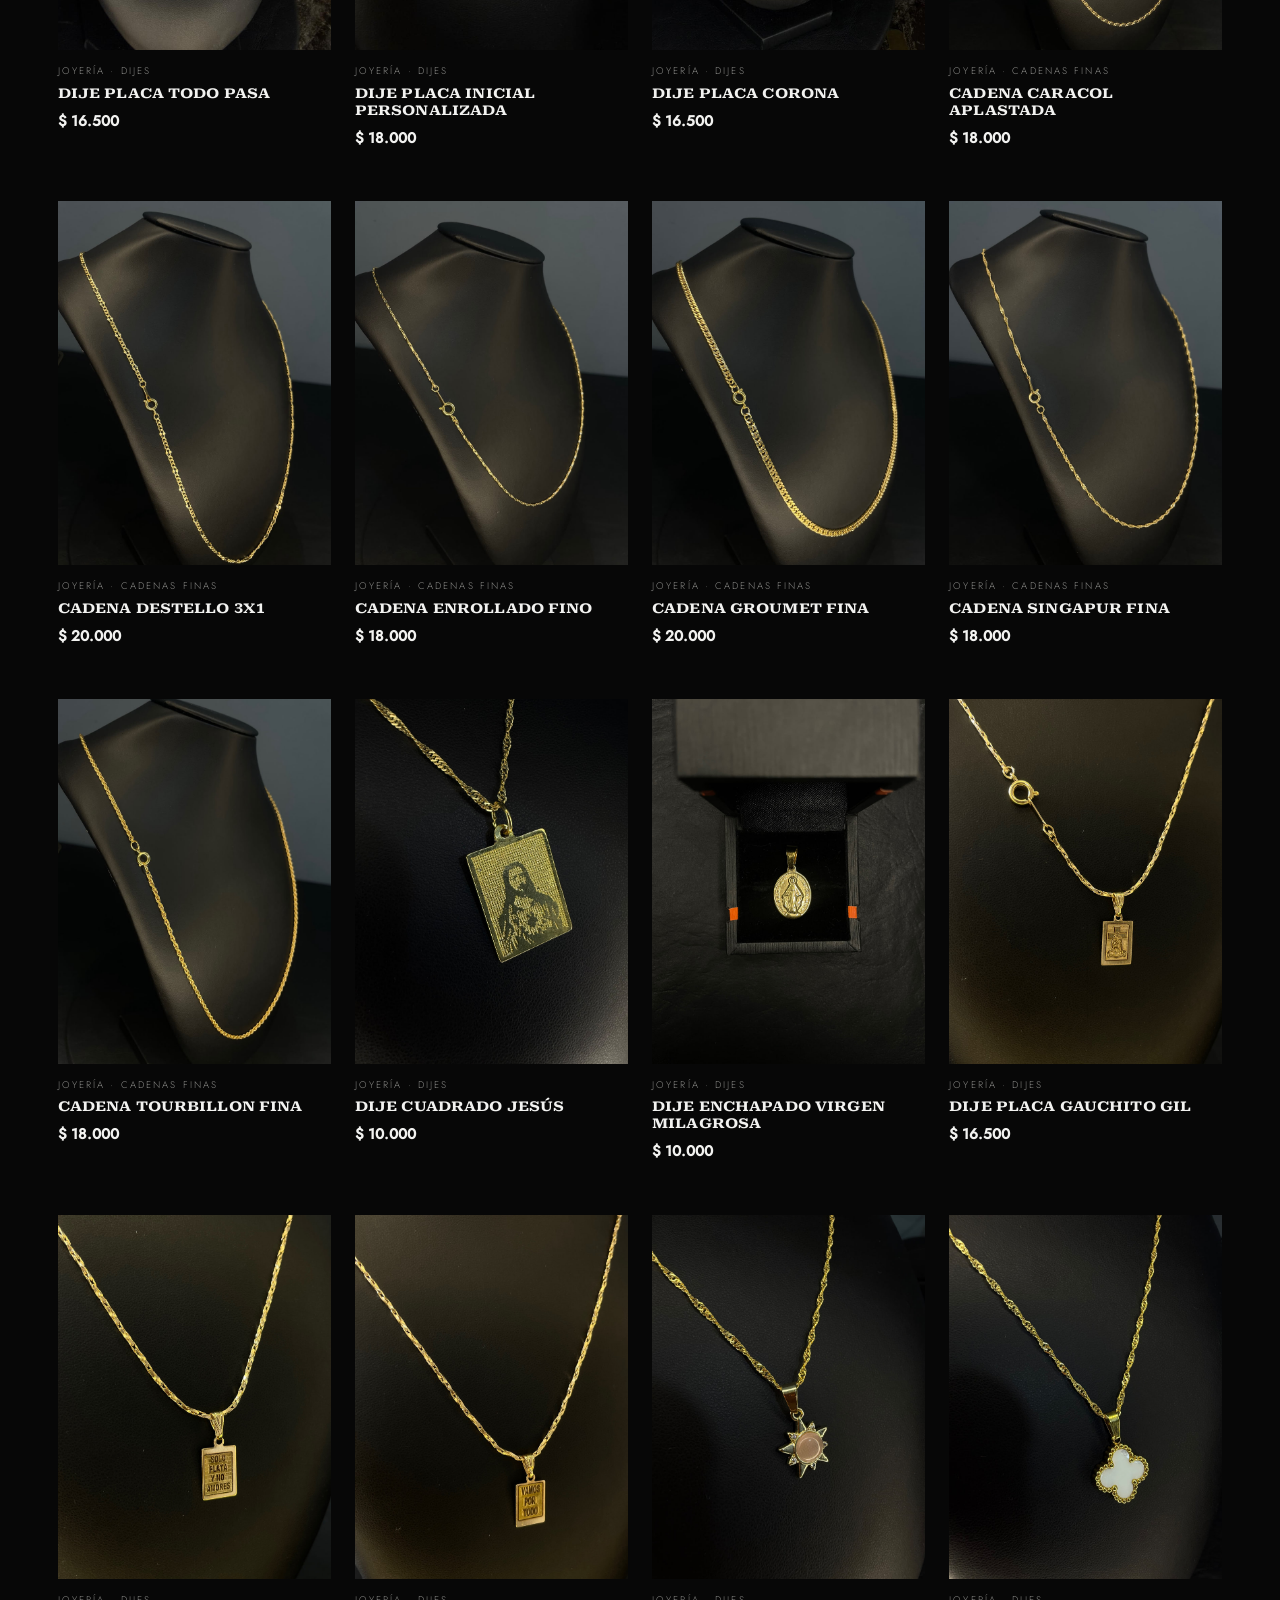
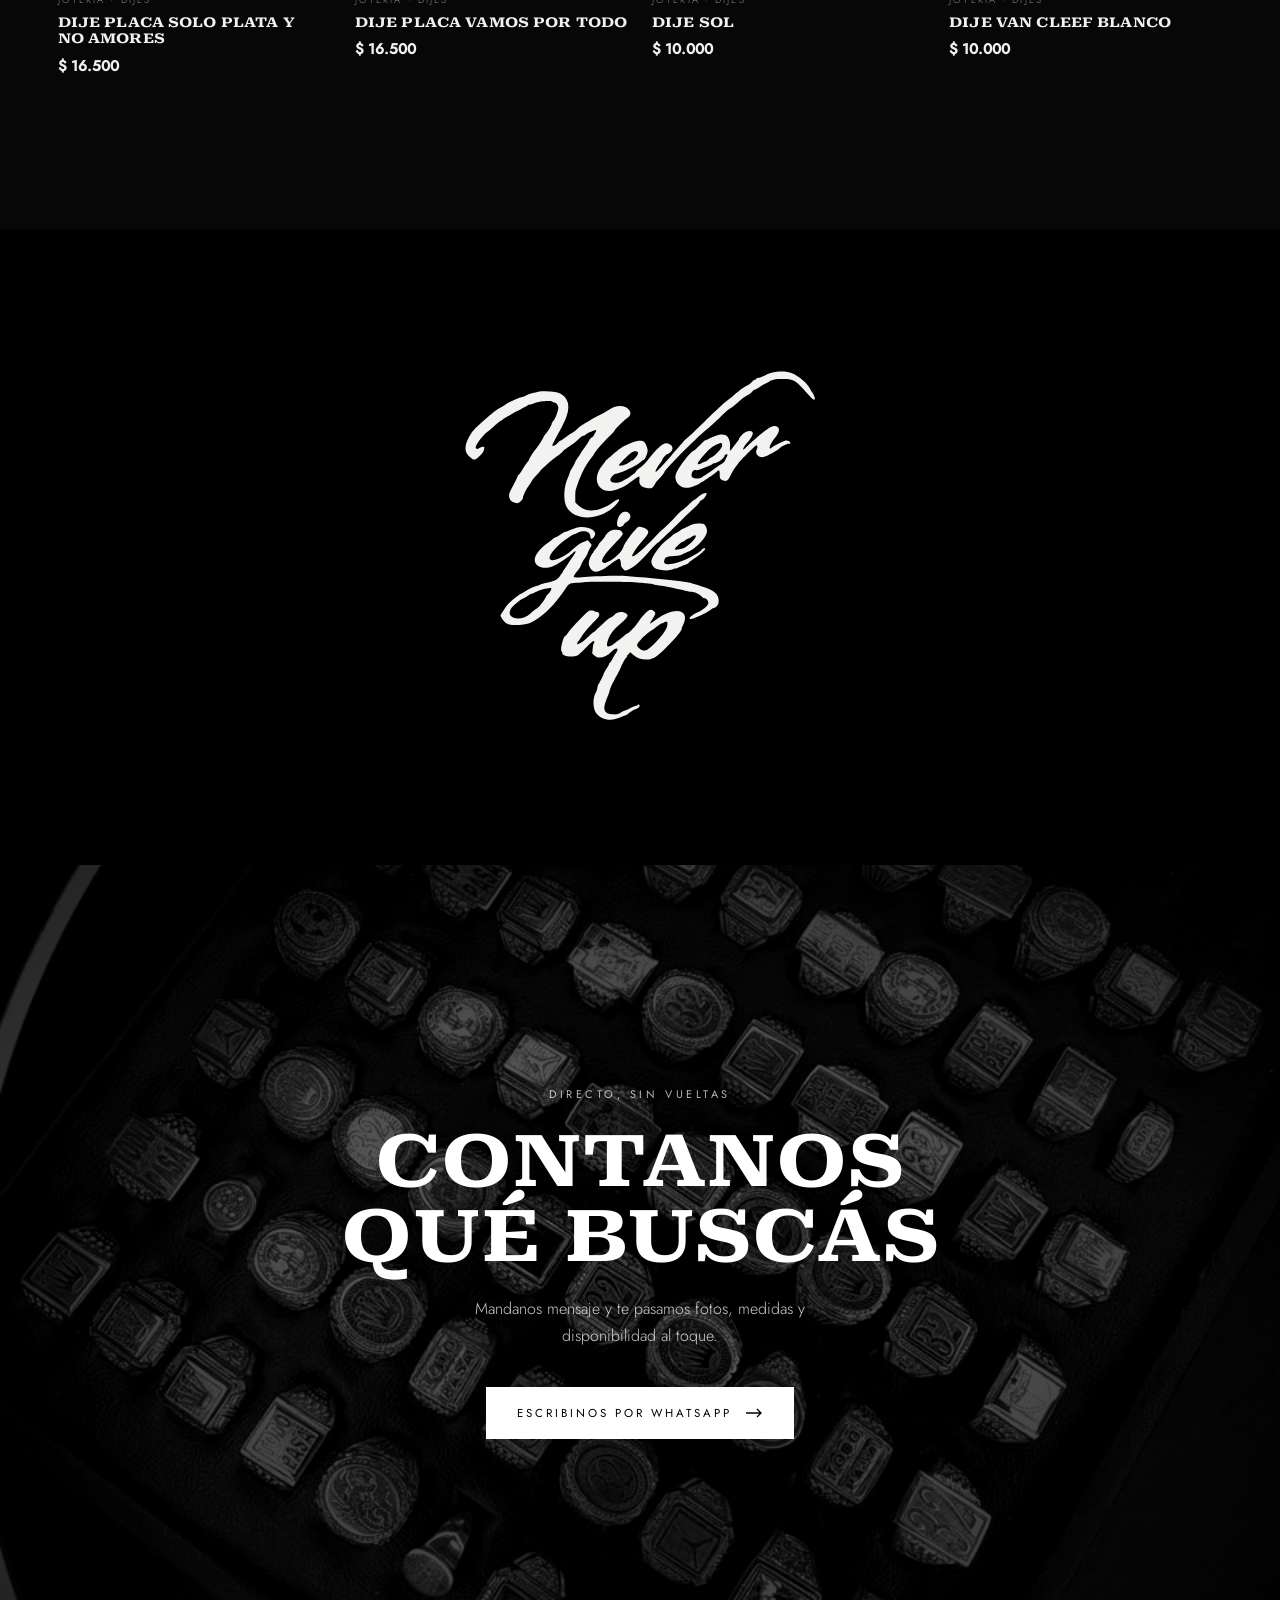
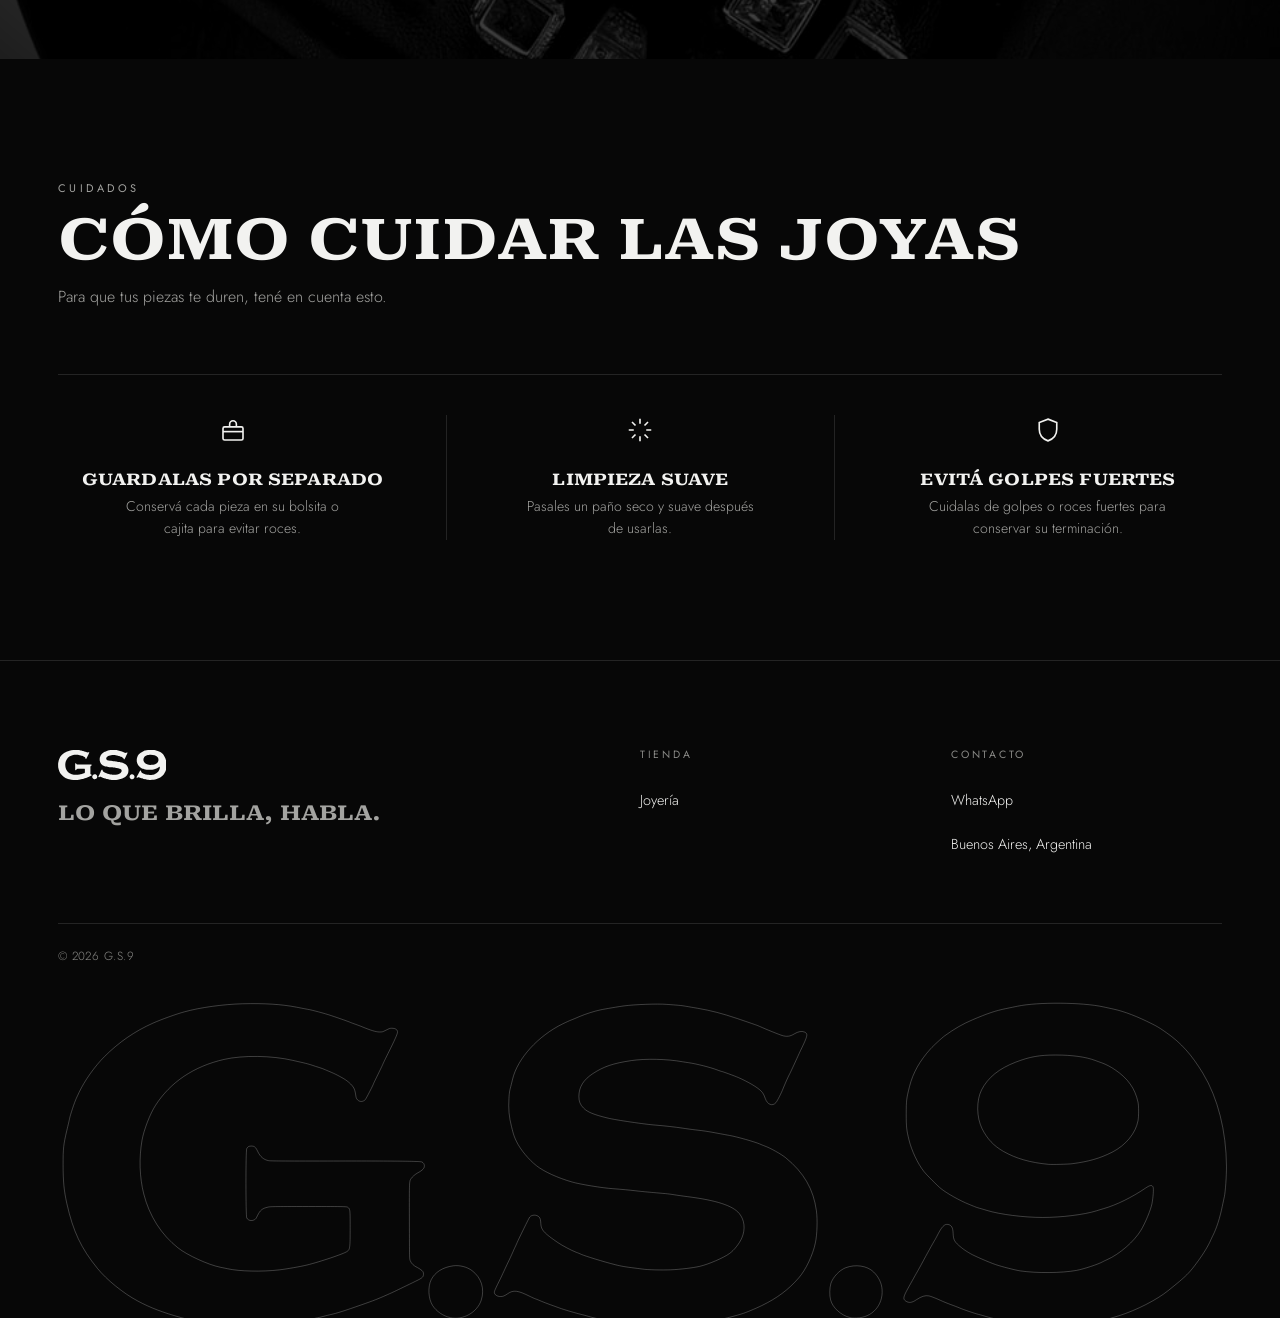
==== commit 5f27e1e4: "Sumar "También te puede interesar" y envíos a la ficha A pedido del usuario, se trae lo que tenía va" ====
--- a/index.html
+++ b/index.html
@@ -373,6 +373,15 @@
     <p class="sheet__added" id="fichaAgregado" role="status" hidden>Agregado al carrito ✓</p>
     <a class="sheet__alt" id="fichaConsultar" data-wa href="#contacto" hidden>o consultá directo por WhatsApp</a>
     <p class="sheet__note">Te respondemos con fotos, medidas y disponibilidad.</p>
+    <p class="sheet__envio">
+      <svg width="16" height="16" viewBox="0 0 24 24" fill="none" stroke="currentColor" stroke-width="1.5" aria-hidden="true"><path d="M1 7h13v10H1z"/><path d="M14 10h4l3 3v4h-7z"/><circle cx="5.5" cy="18.5" r="1.5"/><circle cx="17.5" cy="18.5" r="1.5"/></svg>
+      <span>Hacemos envíos — coordinamos costo y forma por WhatsApp.</span>
+    </p>
+  </div>
+
+  <div class="sheet__similares" id="fichaSimilares" hidden>
+    <p class="sheet__similares-titulo">También te puede interesar</p>
+    <div class="sheet__similares-pista" id="fichaSimilaresPista"></div>
   </div>
 </dialog>
 
--- a/css/tienda.css
+++ b/css/tienda.css
@@ -873,7 +873,7 @@
   .chip:hover { border-color: var(--bone); }
 }
 
-.chips--sub .chip { min-height: 40px; border-color: transparent; color: var(--muted); padding: 0 14px; }
+.chips--sub .chip { min-height: 44px; border-color: transparent; color: var(--muted); padding: 0 14px; }
 .chips--sub .chip[aria-pressed="true"] { background: transparent; color: var(--bone); border-color: var(--line-2); }
 
 .grid {
@@ -947,8 +947,9 @@
 
 .card__price {
   margin-top: 6px;
-  font-size: .82rem;
-  color: var(--muted);
+  font-size: .92rem;
+  font-weight: 600;
+  color: var(--bone);
 }
 
 /* Categoría sin productos todavía. */
@@ -1000,10 +1001,14 @@
   animation: hoja .5s var(--ease-out);
 }
 
+/* Sin backdrop-filter, a propósito (mismo motivo que el menú: ver
+   más abajo en este archivo). Acá el síntoma no era lentitud sino
+   la foto del producto desapareciendo en el celular real al achicar
+   con los dedos — un desenfoque sobre lo que queda detrás de un
+   <dialog> es un punto ya débil de Safari en iOS, y la imagen vive
+   justo al lado. Se reemplaza por un fondo más oscuro, sin filtro. */
 .sheet::backdrop {
-  background: rgba(0,0,0,.72);
-  backdrop-filter: blur(6px);
-  -webkit-backdrop-filter: blur(6px);
+  background: rgba(0,0,0,.82);
 }
 
 @keyframes hoja { from { opacity: 0; transform: translateY(24px); } }
@@ -1039,6 +1044,17 @@
 .sheet__text { color: var(--muted); }
 .sheet__text[hidden] { display: none; }
 .sheet__note { font-size: .78rem; color: var(--muted-2); }
+
+.sheet__envio {
+  display: flex;
+  align-items: flex-start;
+  gap: 8px;
+  font-size: .78rem;
+  color: var(--muted-2);
+  line-height: 1.45;
+}
+.sheet__envio svg { flex-shrink: 0; margin-top: 2px; color: var(--muted); }
+
 .sheet .btn { margin-top: auto; }
 
 .sheet__qty { display: flex; align-items: center; justify-content: space-between; }
@@ -1107,6 +1123,48 @@
 
 .size input:checked + span { background: var(--bone); color: var(--ink); border-color: var(--bone); }
 .size input:focus-visible + span { outline: 1.5px solid var(--accent); outline-offset: 3px; }
+
+/* Ocupa las dos columnas de la ficha, en un renglón propio debajo. */
+.sheet__similares {
+  grid-column: 1 / -1;
+  border-top: 1px solid var(--line);
+  padding: clamp(20px, 3vw, 28px) clamp(28px, 4vw, 48px) clamp(28px, 4vw, 48px);
+}
+
+.sheet__similares-titulo {
+  font-size: .68rem;
+  letter-spacing: .2em;
+  text-transform: uppercase;
+  color: var(--muted-2);
+  margin-bottom: 14px;
+}
+
+.sheet__similares-pista {
+  display: flex;
+  gap: 14px;
+  overflow-x: auto;
+  scrollbar-width: none;
+  margin-inline: calc(-1 * clamp(28px, 4vw, 48px));
+  padding-inline: clamp(28px, 4vw, 48px);
+  scroll-padding-inline: clamp(28px, 4vw, 48px);
+}
+.sheet__similares-pista::-webkit-scrollbar { display: none; }
+
+.sim {
+  flex-shrink: 0;
+  width: 136px;
+  display: flex;
+  flex-direction: column;
+  gap: 6px;
+  color: inherit;
+}
+.sim img { width: 100%; aspect-ratio: 3 / 4; object-fit: cover; background: var(--ink-3); }
+.sim__nombre { font-size: .76rem; font-weight: 600; line-height: 1.25; }
+.sim__precio { font-size: .76rem; font-weight: 600; color: var(--bone); }
+
+@media (hover: hover) {
+  .sim:hover .sim__nombre { text-decoration: underline; text-underline-offset: .2em; }
+}
 
 /* ============================================================
    CARRITO
@@ -1163,7 +1221,8 @@
 }
 
 .cart[open] { display: flex; flex-direction: column; animation: cart-in .4s var(--ease-out); }
-.cart::backdrop { background: rgba(0,0,0,.6); backdrop-filter: blur(4px); -webkit-backdrop-filter: blur(4px); }
+/* Mismo motivo que el backdrop de la ficha: sin backdrop-filter. */
+.cart::backdrop { background: rgba(0,0,0,.72); }
 
 @keyframes cart-in { from { transform: translateX(100%); } }
 
@@ -1296,7 +1355,14 @@
       color-mix(in srgb, var(--ink) var(--velo-3), transparent) 100%),
     url("../img/menu-fondo.jpg");
   background-size: cover;
-  background-position: center;
+  /* `center` dejaba al chico corrido a la izquierda con un vacío
+     grande a la derecha: centra la FOTO, no la figura dentro de
+     ella, y el panel es angosto y alto, muy distinto a la foto
+     (4:5 aprox). Los dos valores salen de probar varias posiciones
+     en el panel real: el del celular no sirve en escritorio porque
+     ahí el panel es fijo a 420 px en vez de seguir el ancho de
+     pantalla, y la proporción panel/foto cambia. */
+  background-position: 20% 15%;
   background-repeat: no-repeat;
 
   /* Entra y sale deslizándose. `allow-discrete` es lo que deja animar
@@ -1306,6 +1372,14 @@
   transition: translate var(--t-menu) var(--ease-menu),
               overlay var(--t-menu) var(--ease-menu) allow-discrete,
               display var(--t-menu) var(--ease-menu) allow-discrete;
+}
+
+/* 88vw = 420px a los 477,3px de ancho: justo ahí el panel deja de
+   seguir el ancho de pantalla (min(420px, 88vw)) y queda fijo en
+   420px, mientras el alto sigue siendo el de la ventana. Esa
+   proporción distinta pide otro recorte de la misma foto. */
+@media (min-width: 478px) {
+  .menu { background-position: 25% 55%; }
 }
 
 .menu[open] { display: flex; flex-direction: column; translate: 0 0; }
@@ -1760,16 +1834,32 @@
     margin: auto 0 0;
     border-width: 1px 0 0;
   }
-  .sheet[open] { grid-template-columns: 1fr; animation-name: hoja-movil; }
+  /* minmax(0, 1fr) y no 1fr a secas: con una sola columna, una fila
+     ancha que no se achica (como la de "También te puede interesar",
+     con overflow-x propio) fuerza la columna a su ancho de contenido
+     y la ficha entera termina más ancha que la pantalla. Ya pasaba
+     esto mismo en la versión de escritorio, por eso allá ya estaba
+     con minmax(0, …) en las dos columnas. */
+  .sheet[open] { grid-template-columns: minmax(0, 1fr); animation-name: hoja-movil; }
   .sheet__media img { aspect-ratio: 4 / 5; max-height: 54svh; }
   .sheet__body { padding: 24px var(--gutter) calc(24px + env(safe-area-inset-bottom, 0px)); }
+  .sheet__similares { padding: 20px var(--gutter) calc(24px + env(safe-area-inset-bottom, 0px)); }
+  .sheet__similares-pista { margin-inline: calc(-1 * var(--gutter)); padding-inline: var(--gutter); scroll-padding-inline: var(--gutter); }
 
   /* En vertical la pantalla es angosta contra el ancho de la foto:
-     se recorta a los costados y queda centrada, sin correr. */
-  .hero__photo img { object-position: 50% 50%; }
-  .hero__veil {
-    background: linear-gradient(180deg, rgba(0,0,0,.5) 0%, rgba(0,0,0,.3) 26%, rgba(0,0,0,.78) 62%, #000 100%);
-  }
+     se recorta a los costados y queda centrada, sin correr.
+     La frase grabada ("Running Out Of Dreams") mide 635px reales
+     (medidos a ojo con una grilla sobre la foto, no con el primer
+     script que hice, que confundía las luces de los edificios con
+     la frase) = 44% del ancho de la imagen, centrada al 56%. La
+     ventana que deja ver `cover` en un celular angosto es sólo un
+     35% del ancho: más angosta que la frase, así que entera no
+     entra en ningún celular — eso no tiene arreglo sin achicar la
+     foto (y ese achique ya se probó: deja un hueco negro arriba,
+     peor que recortar un poco la frase). 59% es el punto que mejor
+     la centra: se pierde sólo la puntita de la "R" inicial y la
+     cola final de la "s", el resto de las dos líneas entra. */
+  .hero__photo img { object-position: 59% 50%; }
   .hero__scroll { display: none; }
   .hero__cta { width: 100%; }
   .hero__cta .btn { flex: 1 1 100%; }
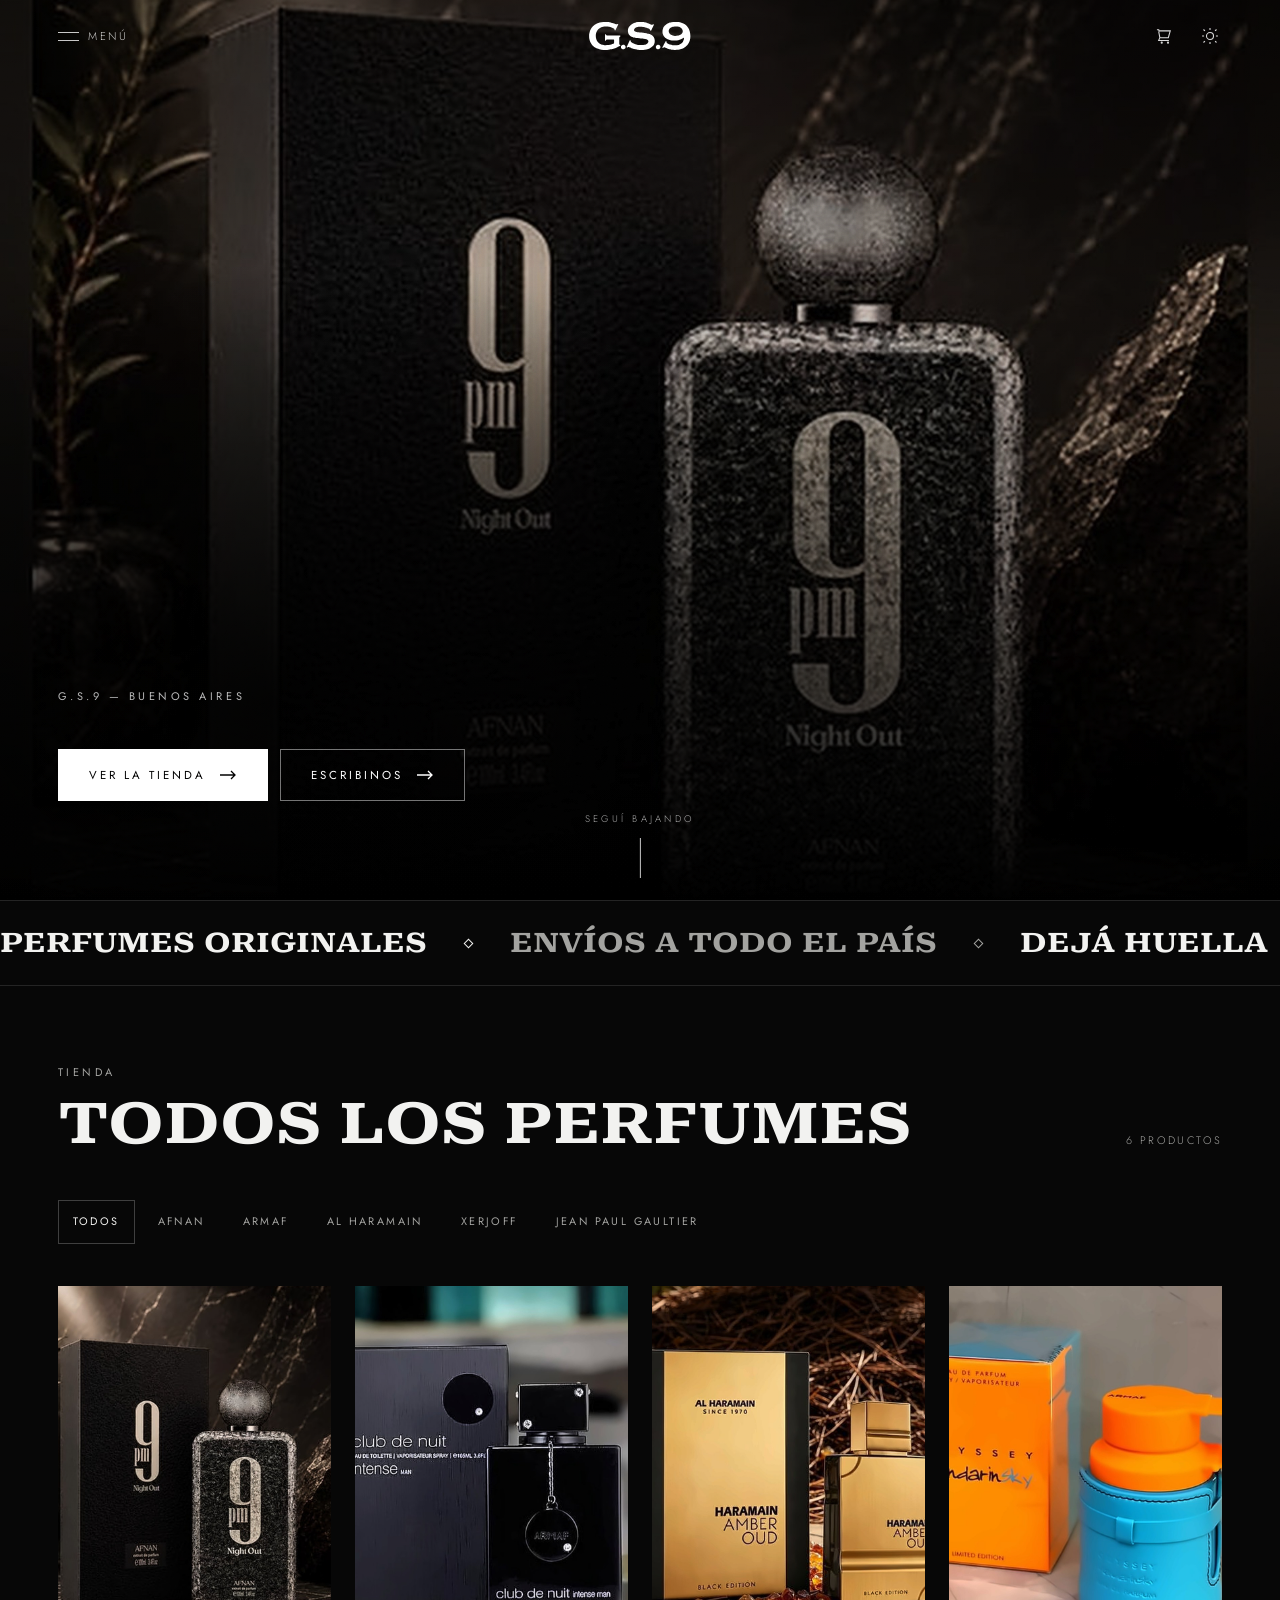
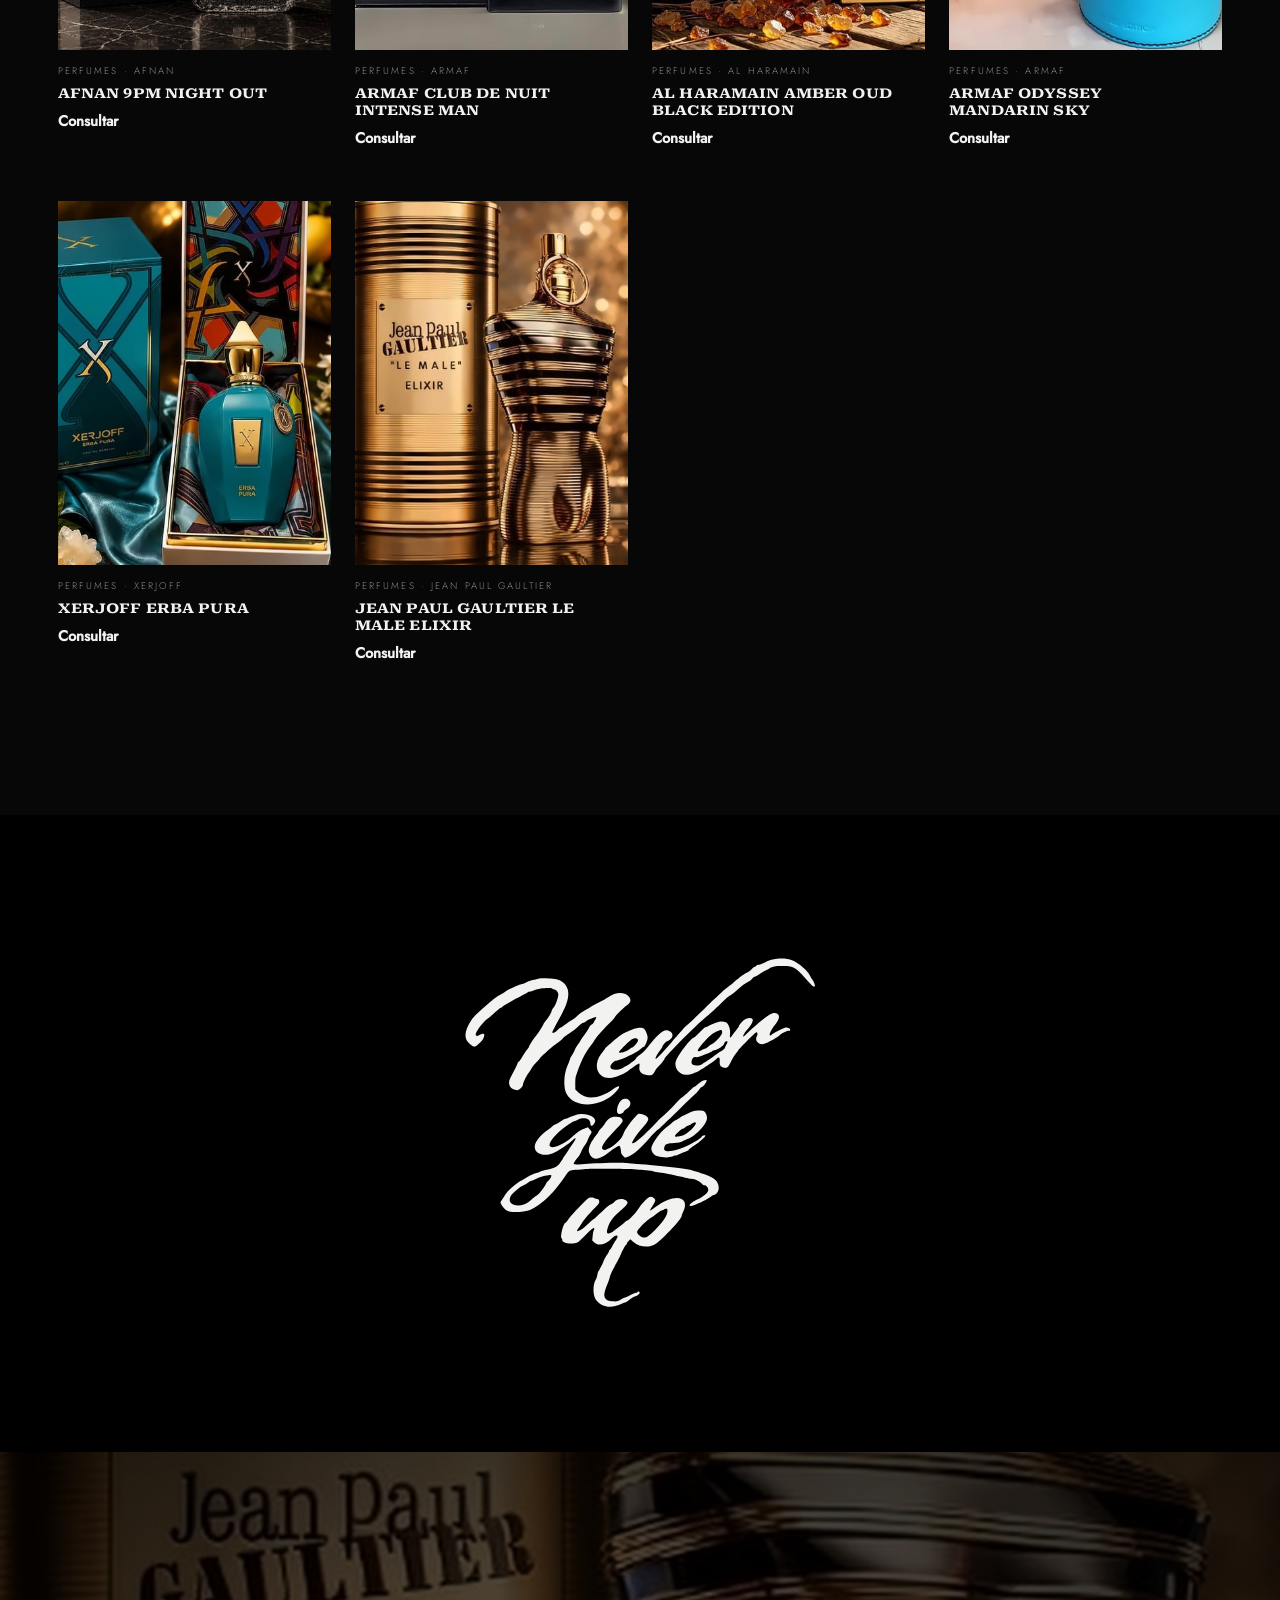
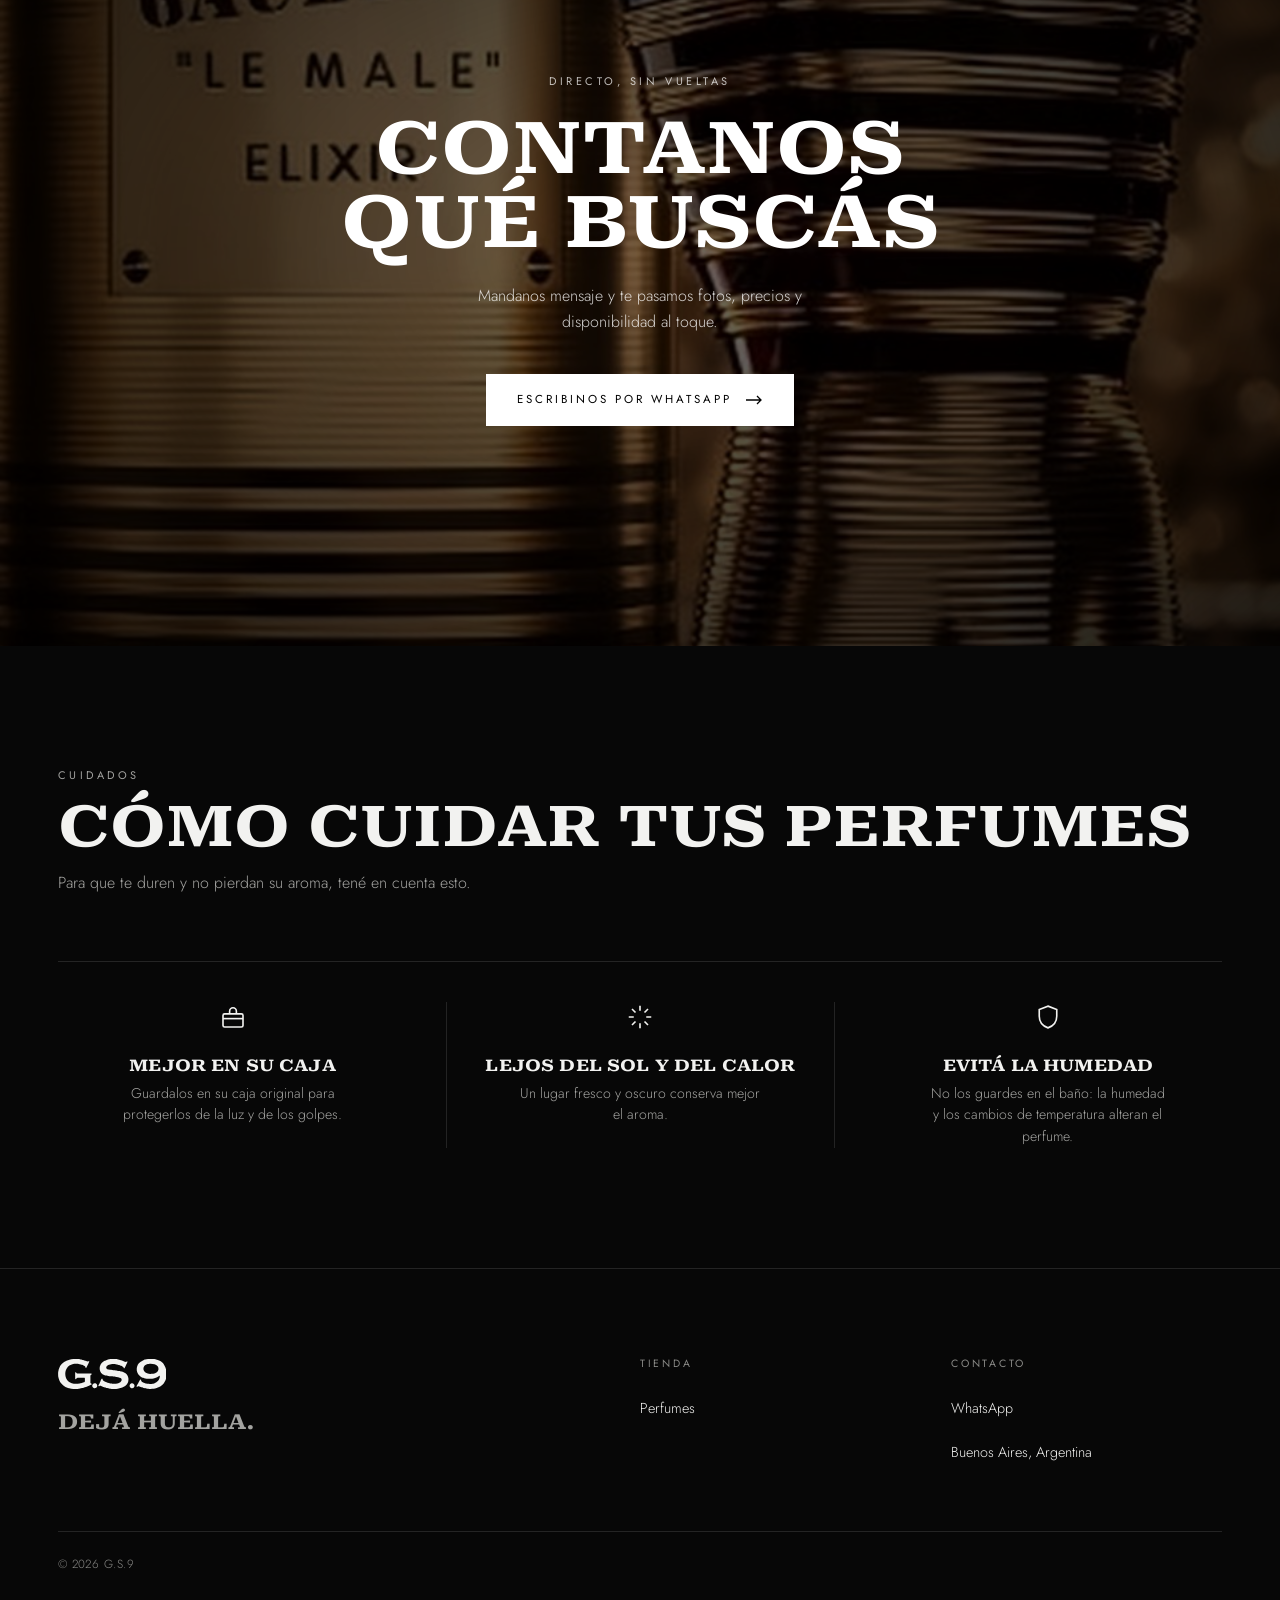
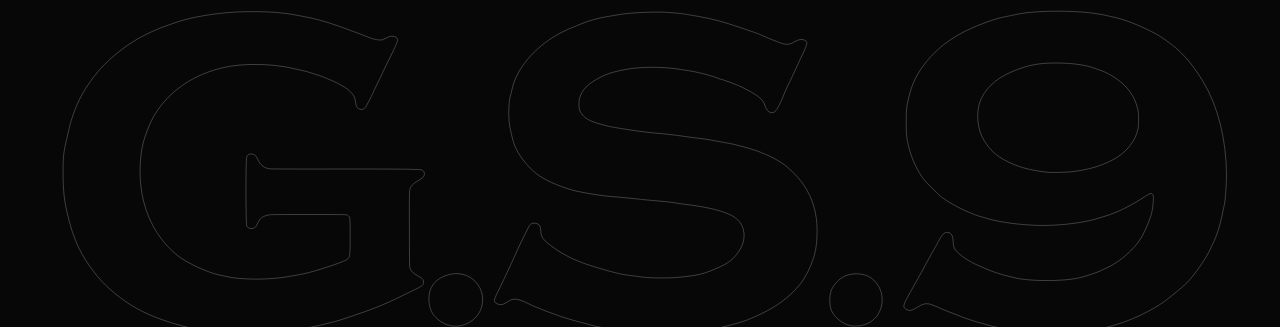
==== commit 22e96b72: "Reemplazar joyería por perfumes - Catálogo: 6 perfumes (Afnan, Armaf, Al Haramain, Xerjoff, Jean Pau" ====
--- a/index.html
+++ b/index.html
@@ -3,14 +3,14 @@
 <head>
 <meta charset="utf-8">
 <meta name="viewport" content="width=device-width, initial-scale=1, viewport-fit=cover">
-<title>G.S.9 — Joyería</title>
-<meta name="description" content="G.S.9. Joyería. Pieza por pieza, envíos a todo el país.">
+<title>G.S.9 — Perfumes</title>
+<meta name="description" content="G.S.9. Perfumes originales. Envíos a todo el país.">
 <meta name="theme-color" content="#070707">
 
 <meta property="og:title" content="G.S.9">
-<meta property="og:description" content="Joyería. Pieza por pieza, envíos a todo el país.">
+<meta property="og:description" content="Perfumes originales. Envíos a todo el país.">
 <meta property="og:type" content="website">
-<meta property="og:image" content="img/fondos/anillos-bandeja.jpg">
+<meta property="og:image" content="img/fondos/contacto.jpg">
 
 <link rel="icon" href="img/logo.svg" type="image/svg+xml">
 <link rel="icon" href="img/favicon-32.png" sizes="32x32">
@@ -72,7 +72,7 @@
     <nav class="header__nav" aria-label="Secciones">
       <ul class="header__links" id="navLinks">
         <li><a href="#tienda">Tienda</a></li>
-        <li><a href="#joyas">Joyería</a></li>
+        <li><a href="#perfumes">Perfumes</a></li>
       </ul>
       <a href="#contacto">Contacto</a>
     </nav>
@@ -140,7 +140,7 @@
       <div class="fold__panel">
         <div class="fold__body">
           <p class="fold__text" data-texto="sobreNosotros">
-            G.S.9 es una marca de Buenos Aires. Elegimos pieza por pieza, a mano,
+            G.S.9 es una marca de Buenos Aires. Elegimos perfume por perfume
             y vendemos sólo lo que nos pondríamos.
           </p>
         </div>
@@ -154,7 +154,7 @@
 </dialog>
 
 <!-- ============ CARRITO ============
-     Junta varias piezas en un solo pedido. No cobra nada: arma un
+     Junta varios perfumes en un solo pedido. No cobra nada: arma un
      WhatsApp con el detalle y el total estimado, y vos confirmás el
      pago como siempre. Vive en localStorage, por eso sobrevive a
      recargar la página pero no se comparte entre dispositivos. -->
@@ -182,7 +182,7 @@
       <span>Total estimado</span>
       <strong id="carritoTotal">$0</strong>
     </div>
-    <p class="cart__note" id="carritoNota" hidden>Hay piezas a consultar: el total final te lo confirmamos por WhatsApp.</p>
+    <p class="cart__note" id="carritoNota" hidden>Hay perfumes a consultar: el total final te lo confirmamos por WhatsApp.</p>
     <a class="btn btn--block btn--arrow" id="carritoCta" data-wa href="#contacto">
       Finalizar pedido por WhatsApp
       <svg class="arrow" width="17" height="10" viewBox="0 0 17 10" fill="none" stroke="currentColor" stroke-width="1.3" aria-hidden="true"><path d="M0 5h15M11 1l4 4-4 4"/></svg>
@@ -238,7 +238,7 @@
     <div class="shop__head">
       <div>
         <p class="eyebrow">Tienda</p>
-        <h2 class="sec-title" id="tiendaTitulo" data-texto="galeriaTitulo">Todas las piezas</h2>
+        <h2 class="sec-title" id="tiendaTitulo" data-texto="galeriaTitulo">Todos los perfumes</h2>
       </div>
       <p class="shop__count" id="shopCount" aria-live="polite"></p>
     </div>
@@ -281,13 +281,13 @@
 <!-- ============ CONTACTO ============ -->
 <section class="call on-photo" id="contacto">
   <div class="call__bg" data-par="0.10" aria-hidden="true">
-    <img src="img/fondos/anillos-bandeja.jpg" alt="" width="960" height="1280" loading="lazy">
+    <img src="img/fondos/contacto.jpg" alt="" width="960" height="1280" loading="lazy">
   </div>
   <div class="wrap reveal">
     <p class="eyebrow">Directo, sin vueltas</p>
     <h2 class="call__title" data-texto="contactoTitulo">Contanos<br>qué buscás</h2>
     <p class="call__text" data-texto="contactoTexto">
-      Mandanos mensaje y te pasamos fotos, medidas y disponibilidad al toque.
+      Mandanos mensaje y te pasamos fotos, precios y disponibilidad al toque.
     </p>
     <a class="btn btn--arrow" data-wa href="#tienda">
       Escribinos por WhatsApp
@@ -304,8 +304,8 @@
   <div class="wrap">
     <div class="sec-head reveal">
       <p class="eyebrow" data-texto="cuidadoSobre">Cuidados</p>
-      <h2 class="sec-title" id="careTitulo" data-texto="cuidadoTitulo">Cómo cuidar las joyas</h2>
-      <p class="care__bajada" data-texto="cuidadoBajada">Para que tus piezas te duren, tené en cuenta esto.</p>
+      <h2 class="sec-title" id="careTitulo" data-texto="cuidadoTitulo">Cómo cuidar tus perfumes</h2>
+      <p class="care__bajada" data-texto="cuidadoBajada">Para que te duren y no pierdan su aroma, tené en cuenta esto.</p>
     </div>
 
     <ul class="care__list reveal">
@@ -315,75 +315,106 @@
           <path d="M4 13.3h16"/>
           <path d="M9.3 9.5V7.3a2.7 2.7 0 0 1 5.4 0v2.2"/>
         </svg>
-        <h3 class="care__h">Guardalas por separado</h3>
-        <p class="care__p">Conservá cada pieza en su bolsita o cajita para evitar roces.</p>
+        <h3 class="care__h">Mejor en su caja</h3>
+        <p class="care__p">Guardalos en su caja original para protegerlos de la luz y de los golpes.</p>
       </li>
 
       <li class="care__item">
         <svg class="care__icon" width="30" height="30" viewBox="0 0 24 24" fill="none" stroke="currentColor" stroke-width="1.3" aria-hidden="true">
           <path d="M12 3v4M12 17v4M3 12h4M17 12h4M5.6 5.6l2.8 2.8M15.6 15.6l2.8 2.8M18.4 5.6l-2.8 2.8M8.4 15.6l-2.8 2.8"/>
         </svg>
-        <h3 class="care__h">Limpieza suave</h3>
-        <p class="care__p">Pasales un paño seco y suave después de usarlas.</p>
+        <h3 class="care__h">Lejos del sol y del calor</h3>
+        <p class="care__p">Un lugar fresco y oscuro conserva mejor el aroma.</p>
       </li>
 
       <li class="care__item">
         <svg class="care__icon" width="30" height="30" viewBox="0 0 24 24" fill="none" stroke="currentColor" stroke-width="1.3" aria-hidden="true">
           <path d="M12 3.3 19 6v5.4c0 4.6-3 7.9-7 9.3-4-1.4-7-4.7-7-9.3V6l7-2.7Z"/>
         </svg>
-        <h3 class="care__h">Evitá golpes fuertes</h3>
-        <p class="care__p">Cuidalas de golpes o roces fuertes para conservar su terminación.</p>
+        <h3 class="care__h">Evitá la humedad</h3>
+        <p class="care__p">No los guardes en el baño: la humedad y los cambios de temperatura alteran el perfume.</p>
       </li>
     </ul>
   </div>
 </section>
 
+<!-- ============ PÁGINA DE PRODUCTO ============
+     Se muestra en #producto/<id> en lugar del resto de la página (el
+     header y el footer quedan). Es una página común y corriente, no
+     una ventana encima: así se scrollea como cualquier otra y no
+     depende de cómo cada navegador dibuja un <dialog>. -->
+<section class="pdp" id="ficha" aria-labelledby="fichaNombre" hidden>
+  <div class="wrap">
+    <a class="pdp__volver" id="cerrarFicha" href="#tienda">
+      <svg width="17" height="10" viewBox="0 0 17 10" fill="none" stroke="currentColor" stroke-width="1.3" aria-hidden="true"><path d="M17 5H2M6 1L2 5l4 4"/></svg>
+      Tienda
+    </a>
+
+    <div class="pdp__grid">
+      <div class="pdp__galeria">
+        <div class="pdp__pista" id="fichaGaleria"></div>
+        <div class="pdp__miniaturas" id="fichaMiniaturas" role="group" aria-label="Fotos" hidden></div>
+      </div>
+
+      <div class="pdp__info">
+        <p class="eyebrow" id="fichaCat"></p>
+        <h1 class="pdp__nombre" id="fichaNombre" tabindex="-1"></h1>
+        <p class="pdp__texto" id="fichaDetalle" hidden></p>
+        <p class="pdp__estado" id="fichaEstado"></p>
+
+        <div class="pdp__precio">
+          <span class="pdp__precio-label">Precio</span>
+          <span class="pdp__precio-valor" id="fichaPrecio"></span>
+        </div>
+
+        <p class="pdp__dato" id="fichaLargo" hidden><span>Largo:</span> <b id="fichaLargoValor"></b></p>
+
+        <fieldset class="sizes" id="fichaTalles" hidden>
+          <legend>Talle</legend>
+          <div class="sizes__list" id="fichaTallesLista"></div>
+          <p class="sizes__error" id="fichaTallesError" hidden>Elegí un talle para agregarlo.</p>
+        </fieldset>
+
+        <div class="pdp__comprar">
+          <div class="qty qty--grande" id="fichaQty">
+            <button class="qty__btn" id="fichaMenos" type="button" aria-label="Restar uno">−</button>
+            <span class="qty__n" id="fichaCant" aria-live="polite">1</span>
+            <button class="qty__btn" id="fichaMas" type="button" aria-label="Sumar uno">+</button>
+          </div>
+          <a class="btn pdp__cta" id="fichaCta" href="#contacto"><span id="fichaCtaTexto">Agregar al carrito</span></a>
+        </div>
+        <!-- La confirmación visible es el propio botón ("Agregado ✓");
+             esto es para que el lector de pantalla también la diga. -->
+        <p class="sr-only" id="fichaAgregado" role="status"></p>
+
+        <a class="pdp__alt" id="fichaConsultar" data-wa href="#contacto" hidden>o consultá directo por WhatsApp</a>
+        <p class="pdp__note">Te respondemos con fotos, medidas y disponibilidad.</p>
+        <p class="pdp__envio">
+          <svg width="16" height="16" viewBox="0 0 24 24" fill="none" stroke="currentColor" stroke-width="1.5" aria-hidden="true"><path d="M1 7h13v10H1z"/><path d="M14 10h4l3 3v4h-7z"/><circle cx="5.5" cy="18.5" r="1.5"/><circle cx="17.5" cy="18.5" r="1.5"/></svg>
+          <span>Hacemos envíos — coordinamos costo y forma por WhatsApp.</span>
+        </p>
+
+        <!-- Los mismos consejos de la sección "Cómo cuidar tus perfumes":
+             el script los copia de ahí, así hay un solo lugar donde
+             cambiarlos. -->
+        <details class="pdp__acordeon" id="fichaCuidados" hidden>
+          <summary>
+            Cuidados
+            <svg width="14" height="14" viewBox="0 0 24 24" fill="none" stroke="currentColor" stroke-width="1.5" aria-hidden="true"><path d="M6 9l6 6 6-6"/></svg>
+          </summary>
+          <ul class="pdp__lista" id="fichaCuidadosLista"></ul>
+        </details>
+      </div>
+    </div>
+
+    <div class="pdp__similares" id="fichaSimilares" hidden>
+      <h2 class="sec-title">Seguí descubriendo</h2>
+      <div class="grid" id="fichaSimilaresGrid"></div>
+    </div>
+  </div>
+</section>
+
 </main>
-
-<!-- ============ FICHA DE PRODUCTO ============ -->
-<dialog class="sheet" id="ficha" aria-labelledby="fichaNombre">
-  <button class="icon-btn sheet__close" id="cerrarFicha" type="button" aria-label="Cerrar">
-    <svg width="22" height="22" viewBox="0 0 24 24" fill="none" stroke="currentColor" stroke-width="1.4" aria-hidden="true"><path d="M5 5l14 14M19 5L5 19"/></svg>
-  </button>
-  <div class="sheet__media"><img id="fichaImg" alt="" src="data:," width="825" height="1100"></div>
-  <div class="sheet__body">
-    <p class="eyebrow" id="fichaCat"></p>
-    <h2 class="sheet__name" id="fichaNombre"></h2>
-    <p class="sheet__price" id="fichaPrecio"></p>
-    <p class="sheet__text" id="fichaDetalle"></p>
-    <fieldset class="sizes" id="fichaTalles" hidden>
-      <legend>Talle</legend>
-      <div class="sizes__list" id="fichaTallesLista"></div>
-      <p class="sizes__error" id="fichaTallesError" hidden>Elegí un talle para agregarlo.</p>
-    </fieldset>
-
-    <div class="sheet__qty" id="fichaQty" hidden>
-      <span class="sheet__qty-label">Cantidad</span>
-      <div class="qty">
-        <button class="qty__btn" id="fichaMenos" type="button" aria-label="Restar uno">−</button>
-        <span class="qty__n" id="fichaCant">1</span>
-        <button class="qty__btn" id="fichaMas" type="button" aria-label="Sumar uno">+</button>
-      </div>
-    </div>
-
-    <a class="btn btn--block btn--arrow" id="fichaCta" href="#contacto">
-      <span id="fichaCtaTexto">Agregar al carrito</span>
-      <svg class="arrow" width="17" height="10" viewBox="0 0 17 10" fill="none" stroke="currentColor" stroke-width="1.3" aria-hidden="true"><path d="M0 5h15M11 1l4 4-4 4"/></svg>
-    </a>
-    <p class="sheet__added" id="fichaAgregado" role="status" hidden>Agregado al carrito ✓</p>
-    <a class="sheet__alt" id="fichaConsultar" data-wa href="#contacto" hidden>o consultá directo por WhatsApp</a>
-    <p class="sheet__note">Te respondemos con fotos, medidas y disponibilidad.</p>
-    <p class="sheet__envio">
-      <svg width="16" height="16" viewBox="0 0 24 24" fill="none" stroke="currentColor" stroke-width="1.5" aria-hidden="true"><path d="M1 7h13v10H1z"/><path d="M14 10h4l3 3v4h-7z"/><circle cx="5.5" cy="18.5" r="1.5"/><circle cx="17.5" cy="18.5" r="1.5"/></svg>
-      <span>Hacemos envíos — coordinamos costo y forma por WhatsApp.</span>
-    </p>
-  </div>
-
-  <div class="sheet__similares" id="fichaSimilares" hidden>
-    <p class="sheet__similares-titulo">También te puede interesar</p>
-    <div class="sheet__similares-pista" id="fichaSimilaresPista"></div>
-  </div>
-</dialog>
 
 <!-- ============ FOOTER ============ -->
 <footer class="footer">
@@ -391,13 +422,13 @@
     <div class="footer__grid">
       <div>
         <svg class="footer__mark" viewBox="0 0 297 82" role="img" aria-label="G.S.9"><use href="#gs9"/></svg>
-        <p class="footer__quote" data-texto="footerFrase">Lo que brilla, habla.</p>
+        <p class="footer__quote" data-texto="footerFrase">Dejá huella.</p>
       </div>
 
       <div>
         <h3 class="footer__h">Tienda</h3>
         <ul class="footer__list" id="footerCats">
-          <li><a href="#joyas">Joyería</a></li>
+          <li><a href="#perfumes">Perfumes</a></li>
         </ul>
       </div>
 
--- a/css/tienda.css
+++ b/css/tienda.css
@@ -137,7 +137,7 @@
 /* El <svg> con el logo que usan los <use>: no ocupa lugar. */
 .sprite { position: absolute; width: 0; height: 0; overflow: hidden; }
 
-/* Con el menú o una ficha abiertos, la página de atrás no se mueve. */
+/* Con el menú o el carrito abiertos, la página de atrás no se mueve. */
 .bloqueado { overflow: hidden; }
 
 /* Los saltos de ancla no quedan tapados por el header fijo. */
@@ -226,7 +226,10 @@
               border-color .45s var(--ease), backdrop-filter .45s var(--ease);
 }
 
-.header.is-stuck {
+/* En la página de producto no hay foto atrás: sólido desde arriba,
+   si no el texto blanco "sobre foto" desaparece en la versión blanca. */
+.header.is-stuck,
+.ver-producto .header {
   color: var(--bone);
   background: color-mix(in srgb, var(--ink) 86%, transparent);
   backdrop-filter: blur(18px) saturate(120%);
@@ -976,120 +979,265 @@
 .shop__noscript { color: var(--muted); }
 
 /* ============================================================
-   FICHA DE PRODUCTO
-   <dialog> nativo: atrapa el foco, cierra con Esc y deja inerte la
-   página de atrás. En pantalla ancha va al centro en dos columnas;
-   en el celular sube desde abajo como una hoja.
-   ============================================================ */
-
-.sheet {
-  width: min(980px, calc(100% - 48px));
-  max-width: none;
-  max-height: min(88vh, 760px);
-  margin: auto;
+   PÁGINA DE PRODUCTO
+   Ocupa el lugar del resto de la página (html.ver-producto esconde
+   las otras secciones; header y footer quedan). En el celular es una
+   sola columna en flujo normal, sin grid: la foto mide lo que dicta
+   su propio ancho y alto, sin porcentajes ni cuentas de por medio.
+   En pantalla ancha, foto a la izquierda e info a la derecha.
+   ============================================================ */
+
+.ver-producto main > :not(#ficha) { display: none !important; }
+
+.pdp {
+  padding-top: calc(var(--hh) + env(safe-area-inset-top, 0px) + clamp(12px, 2.5vw, 28px));
+  padding-bottom: clamp(70px, 10vw, 120px);
+}
+.pdp[hidden] { display: none; }
+.js .pdp:not([hidden]) { animation: entrar .6s var(--ease-out) both; }
+
+.pdp__volver {
+  display: inline-flex;
+  align-items: center;
+  gap: 12px;
+  min-height: 44px;
+  margin-bottom: clamp(10px, 2vw, 20px);
+  font-size: .7rem;
+  letter-spacing: .26em;
+  text-transform: uppercase;
+  color: var(--muted);
+  transition: color .2s var(--ease);
+}
+.pdp__volver:hover { color: var(--bone); }
+
+/* --- Fotos: una pista horizontal con snap. Con una sola foto es
+   sólo la foto; con más, se desliza con el dedo y aparecen las
+   miniaturas abajo. --- */
+.pdp__pista {
+  display: flex;
+  overflow-x: auto;
+  scroll-snap-type: x mandatory;
+  overscroll-behavior-x: contain;
+  scrollbar-width: none;
+  background: var(--ink-3);
+}
+.pdp__pista::-webkit-scrollbar { display: none; }
+
+.pdp__slide { flex: 0 0 100%; min-width: 0; scroll-snap-align: start; }
+.pdp__slide img { width: 100%; height: auto; }
+
+.pdp__miniaturas { display: flex; gap: 10px; margin-top: 12px; }
+.pdp__miniaturas[hidden] { display: none; }
+
+.pdp__mini {
+  width: 64px;
   padding: 0;
-  border: 1px solid var(--line-2);
-  background: var(--ink);
-  color: var(--bone);
-  overflow: auto;
-  overscroll-behavior: contain;
-}
-
-.sheet[open] {
-  display: grid;
-  grid-template-columns: minmax(0, 1fr) minmax(0, 1fr);
-  animation: hoja .5s var(--ease-out);
-}
-
-/* Sin backdrop-filter, a propósito (mismo motivo que el menú: ver
-   más abajo en este archivo). Acá el síntoma no era lentitud sino
-   la foto del producto desapareciendo en el celular real al achicar
-   con los dedos — un desenfoque sobre lo que queda detrás de un
-   <dialog> es un punto ya débil de Safari en iOS, y la imagen vive
-   justo al lado. Se reemplaza por un fondo más oscuro, sin filtro. */
-.sheet::backdrop {
-  background: rgba(0,0,0,.82);
-}
-
-@keyframes hoja { from { opacity: 0; transform: translateY(24px); } }
-@keyframes hoja-movil { from { transform: translateY(100%); } }
-
-.sheet__close {
-  position: absolute;
-  top: 10px;
-  right: 10px;
-  z-index: 2;
-  background: color-mix(in srgb, var(--ink) 70%, transparent);
-  opacity: 1;
-}
-
-.sheet__media { background: var(--ink-3); min-height: 100%; }
-.sheet__media img { width: 100%; height: 100%; object-fit: cover; aspect-ratio: 3 / 4; }
-
-.sheet__body {
+  border: 1px solid var(--line);
+  background: var(--ink-3);
+  cursor: pointer;
+  opacity: .55;
+  transition: opacity .2s var(--ease), border-color .2s var(--ease);
+}
+.pdp__mini img { width: 100%; height: auto; }
+.pdp__mini[aria-current="true"] { opacity: 1; border-color: var(--bone); }
+
+/* --- Info --- */
+.pdp__info {
   display: flex;
   flex-direction: column;
-  gap: 16px;
-  padding: clamp(28px, 4vw, 48px);
-  padding-top: clamp(56px, 6vw, 72px);
-}
-
-.sheet__name {
-  font-size: clamp(1.35rem, 2.6vw, 2.1rem);
-  line-height: 1.08;
-}
-
-.sheet__price { font-size: 1.05rem; font-weight: 400; }
-.sheet__price.is-soft { color: var(--muted); font-weight: 300; }
-.sheet__text { color: var(--muted); }
-.sheet__text[hidden] { display: none; }
-.sheet__note { font-size: .78rem; color: var(--muted-2); }
-
-.sheet__envio {
+  gap: 18px;
+  margin-top: clamp(26px, 5vw, 40px);
+}
+
+.pdp__nombre { font-size: clamp(1.7rem, 6.4vw, 2.7rem); line-height: 1.04; }
+.pdp__nombre:focus { outline: none; }
+
+.pdp__texto { color: var(--muted); max-width: 52ch; }
+.pdp__texto[hidden] { display: none; }
+
+.pdp__estado {
   display: flex;
-  align-items: flex-start;
-  gap: 8px;
-  font-size: .78rem;
-  color: var(--muted-2);
-  line-height: 1.45;
-}
-.sheet__envio svg { flex-shrink: 0; margin-top: 2px; color: var(--muted); }
-
-.sheet .btn { margin-top: auto; }
-
-.sheet__qty { display: flex; align-items: center; justify-content: space-between; }
-.sheet__qty[hidden] { display: none; }
-
-.sheet__qty-label {
+  align-items: center;
+  gap: 10px;
+  font-size: .92rem;
+  font-weight: 400;
+}
+.pdp__estado::before {
+  content: "";
+  width: 8px;
+  height: 8px;
+  border-radius: 50%;
+  background: var(--bone);
+  flex: none;
+}
+.pdp__estado.is-out { color: var(--muted); }
+.pdp__estado.is-out::before { background: transparent; box-shadow: inset 0 0 0 1px var(--muted); }
+
+.pdp__precio {
+  display: flex;
+  flex-direction: column;
+  gap: 10px;
+  padding: 22px 24px 24px;
+  border: 1px solid var(--line-2);
+}
+.pdp__precio-label {
+  font-size: .66rem;
+  letter-spacing: .3em;
+  text-transform: uppercase;
+  color: var(--muted);
+}
+.pdp__precio-valor {
+  font-family: var(--display);
+  font-weight: 700;
+  font-size: clamp(1.9rem, 7vw, 2.5rem);
+  line-height: 1;
+  font-variant-numeric: lining-nums;
+}
+.pdp__precio-valor.is-soft { font-family: var(--sans); font-weight: 400; font-size: 1.1rem; color: var(--muted); }
+
+.pdp__dato {
+  font-size: .95rem;
+  font-weight: 400;
+}
+.pdp__dato span {
+  margin-right: 6px;
   font-size: .68rem;
-  letter-spacing: .22em;
+  letter-spacing: .26em;
   text-transform: uppercase;
   color: var(--muted);
 }
-
-/* La confirmación ocupa el mismo lugar esté o no visible, para que
-   agregar un producto no empuje el resto de la ficha. */
-.sheet__added {
-  min-height: 1.2em;
-  margin: -4px 0;
+.pdp__dato b { font-weight: 400; }
+.pdp__dato[hidden] { display: none; }
+
+/* Cantidad y botón en la misma fila y del mismo alto. */
+.pdp__comprar { display: flex; gap: 10px; }
+.pdp__comprar .qty { flex: none; }
+.pdp__cta {
+  flex: 1;
+  min-width: 0;
+  padding: 0 14px;
+  letter-spacing: .16em;
+  text-align: center;
+}
+
+/* 44px de alto para el dedo; el margen negativo devuelve el espacio
+   que agrega, así se ve igual de cerca del botón. */
+.pdp__alt {
+  align-self: flex-start;
+  display: inline-flex;
+  align-items: center;
+  min-height: 44px;
+  margin-block: -12px;
   font-size: .8rem;
-  font-weight: 500;
-  text-align: center;
-}
-/* display:block, no none: así el min-height sigue reservando el
-   lugar y agregar un producto no empuja el resto de la ficha. */
-.sheet__added[hidden] { display: block; visibility: hidden; }
-
-.sheet__alt {
-  display: block;
-  text-align: center;
-  font-size: .78rem;
   color: var(--muted);
   text-decoration: underline;
   text-underline-offset: .2em;
 }
-.sheet__alt[hidden] { display: none; }
-.sheet__alt:hover { color: var(--bone); }
+.pdp__alt[hidden] { display: none; }
+.pdp__alt:hover { color: var(--bone); }
+
+.pdp__note { font-size: .8rem; color: var(--muted-2); }
+
+.pdp__envio {
+  display: flex;
+  align-items: flex-start;
+  gap: 9px;
+  margin-top: -8px;
+  font-size: .8rem;
+  color: var(--muted-2);
+  line-height: 1.45;
+}
+.pdp__envio svg { flex-shrink: 0; margin-top: 2px; color: var(--muted); }
+
+.pdp__acordeon { border-block: 1px solid var(--line); margin-top: 8px; }
+.pdp__acordeon[hidden] { display: none; }
+.pdp__acordeon summary {
+  display: flex;
+  align-items: center;
+  justify-content: space-between;
+  min-height: 58px;
+  list-style: none;
+  cursor: pointer;
+  font-size: .72rem;
+  letter-spacing: .28em;
+  text-transform: uppercase;
+}
+.pdp__acordeon summary::-webkit-details-marker { display: none; }
+.pdp__acordeon summary svg { transition: transform .3s var(--ease); }
+.pdp__acordeon[open] summary svg { transform: rotate(180deg); }
+
+.pdp__lista {
+  list-style: none;
+  margin: 0;
+  padding: 0 0 22px;
+  display: grid;
+  gap: 14px;
+}
+.pdp__lista li {
+  position: relative;
+  padding-left: 18px;
+  color: var(--muted);
+  font-size: .92rem;
+  line-height: 1.55;
+}
+.pdp__lista li::before {
+  content: "";
+  position: absolute;
+  left: 0;
+  top: .62em;
+  width: 5px;
+  height: 5px;
+  border-radius: 50%;
+  background: var(--bone);
+}
+.pdp__lista b { color: var(--bone); font-weight: 500; }
+
+/* --- Seguí descubriendo --- */
+.pdp__similares {
+  margin-top: clamp(64px, 9vw, 110px);
+  padding-top: clamp(40px, 6vw, 70px);
+  border-top: 1px solid var(--line);
+}
+.pdp__similares[hidden] { display: none; }
+.pdp__similares .sec-title { margin-bottom: clamp(26px, 4vw, 40px); }
+.pdp__similares .grid { grid-template-columns: repeat(2, minmax(0, 1fr)); }
+
+/* Los "+ Agregar" de una misma fila quedan alineados abajo aunque un
+   nombre ocupe dos renglones y otro uno. */
+.pdp__similares .card { display: flex; flex-direction: column; }
+.pdp__similares .card__link { flex: 1; }
+
+/* Agregar directo desde la tarjeta, sin entrar al producto. */
+.card__add {
+  width: 100%;
+  min-height: 44px;
+  margin-top: 12px;
+  border: 1px solid var(--line-2);
+  background: transparent;
+  color: var(--bone);
+  font-size: .64rem;
+  font-weight: 400;
+  letter-spacing: .22em;
+  text-transform: uppercase;
+  cursor: pointer;
+  transition: background-color .2s var(--ease), color .2s var(--ease), border-color .2s var(--ease);
+}
+.card__add.is-ok { background: var(--bone); color: var(--ink); border-color: var(--bone); }
+@media (hover: hover) {
+  .card__add:hover { background: var(--bone); color: var(--ink); border-color: var(--bone); }
+}
+
+@media (min-width: 900px) {
+  .pdp__grid {
+    display: grid;
+    grid-template-columns: minmax(0, 1.05fr) minmax(0, 1fr);
+    gap: clamp(40px, 5vw, 80px);
+    align-items: start;
+  }
+  .pdp__galeria { position: sticky; top: calc(var(--hh) + 24px); }
+  .pdp__info { margin-top: 0; }
+  .pdp__similares .grid { grid-template-columns: repeat(4, minmax(0, 1fr)); }
+}
 
 .sizes { border: 0; margin: 0; padding: 0; min-width: 0; }
 
@@ -1124,48 +1272,6 @@
 .size input:checked + span { background: var(--bone); color: var(--ink); border-color: var(--bone); }
 .size input:focus-visible + span { outline: 1.5px solid var(--accent); outline-offset: 3px; }
 
-/* Ocupa las dos columnas de la ficha, en un renglón propio debajo. */
-.sheet__similares {
-  grid-column: 1 / -1;
-  border-top: 1px solid var(--line);
-  padding: clamp(20px, 3vw, 28px) clamp(28px, 4vw, 48px) clamp(28px, 4vw, 48px);
-}
-
-.sheet__similares-titulo {
-  font-size: .68rem;
-  letter-spacing: .2em;
-  text-transform: uppercase;
-  color: var(--muted-2);
-  margin-bottom: 14px;
-}
-
-.sheet__similares-pista {
-  display: flex;
-  gap: 14px;
-  overflow-x: auto;
-  scrollbar-width: none;
-  margin-inline: calc(-1 * clamp(28px, 4vw, 48px));
-  padding-inline: clamp(28px, 4vw, 48px);
-  scroll-padding-inline: clamp(28px, 4vw, 48px);
-}
-.sheet__similares-pista::-webkit-scrollbar { display: none; }
-
-.sim {
-  flex-shrink: 0;
-  width: 136px;
-  display: flex;
-  flex-direction: column;
-  gap: 6px;
-  color: inherit;
-}
-.sim img { width: 100%; aspect-ratio: 3 / 4; object-fit: cover; background: var(--ink-3); }
-.sim__nombre { font-size: .76rem; font-weight: 600; line-height: 1.25; }
-.sim__precio { font-size: .76rem; font-weight: 600; color: var(--bone); }
-
-@media (hover: hover) {
-  .sim:hover .sim__nombre { text-decoration: underline; text-underline-offset: .2em; }
-}
-
 /* ============================================================
    CARRITO
    Un <dialog> propio, como panel fijo a la derecha, para no pisar la
@@ -1173,13 +1279,17 @@
    pedido). No cobra nada: arma el WhatsApp con el detalle.
    ============================================================ */
 
-/* El selector de +/- cantidad: lo usan tanto la ficha (tamaño normal)
-   como cada renglón del carrito (chico). */
+/* El selector de +/- cantidad: lo usan la página de producto (grande,
+   del alto del botón de al lado) y cada renglón del carrito (chico). */
 .qty {
   display: inline-flex;
   align-items: center;
   border: 1px solid var(--line-2);
 }
+.qty[hidden] { display: none; }
+
+.qty--grande .qty__btn { width: 44px; height: 50px; }
+.qty--grande .qty__n { min-width: 28px; font-size: .95rem; }
 
 .qty__btn {
   width: 38px;
@@ -1221,7 +1331,9 @@
 }
 
 .cart[open] { display: flex; flex-direction: column; animation: cart-in .4s var(--ease-out); }
-/* Mismo motivo que el backdrop de la ficha: sin backdrop-filter. */
+/* Sin backdrop-filter, a propósito: un desenfoque detrás de un
+   <dialog> es un punto débil conocido de Safari en iOS (lentitud y
+   fotos que dejan de dibujarse), y el carrito tiene fotos al lado. */
 .cart::backdrop { background: rgba(0,0,0,.72); }
 
 @keyframes cart-in { from { transform: translateX(100%); } }
@@ -1827,25 +1939,6 @@
   .shop__head { flex-direction: column; align-items: flex-start; gap: 8px; }
   .shop__count { padding-bottom: 0; }
 
-  /* La ficha sube desde abajo, de ancho completo. */
-  .sheet {
-    width: 100%;
-    max-height: 92svh;
-    margin: auto 0 0;
-    border-width: 1px 0 0;
-  }
-  /* minmax(0, 1fr) y no 1fr a secas: con una sola columna, una fila
-     ancha que no se achica (como la de "También te puede interesar",
-     con overflow-x propio) fuerza la columna a su ancho de contenido
-     y la ficha entera termina más ancha que la pantalla. Ya pasaba
-     esto mismo en la versión de escritorio, por eso allá ya estaba
-     con minmax(0, …) en las dos columnas. */
-  .sheet[open] { grid-template-columns: minmax(0, 1fr); animation-name: hoja-movil; }
-  .sheet__media img { aspect-ratio: 4 / 5; max-height: 54svh; }
-  .sheet__body { padding: 24px var(--gutter) calc(24px + env(safe-area-inset-bottom, 0px)); }
-  .sheet__similares { padding: 20px var(--gutter) calc(24px + env(safe-area-inset-bottom, 0px)); }
-  .sheet__similares-pista { margin-inline: calc(-1 * var(--gutter)); padding-inline: var(--gutter); scroll-padding-inline: var(--gutter); }
-
   /* En vertical la pantalla es angosta contra el ancho de la foto:
      se recorta a los costados y queda centrada, sin correr.
      La frase grabada ("Running Out Of Dreams") mide 635px reales
